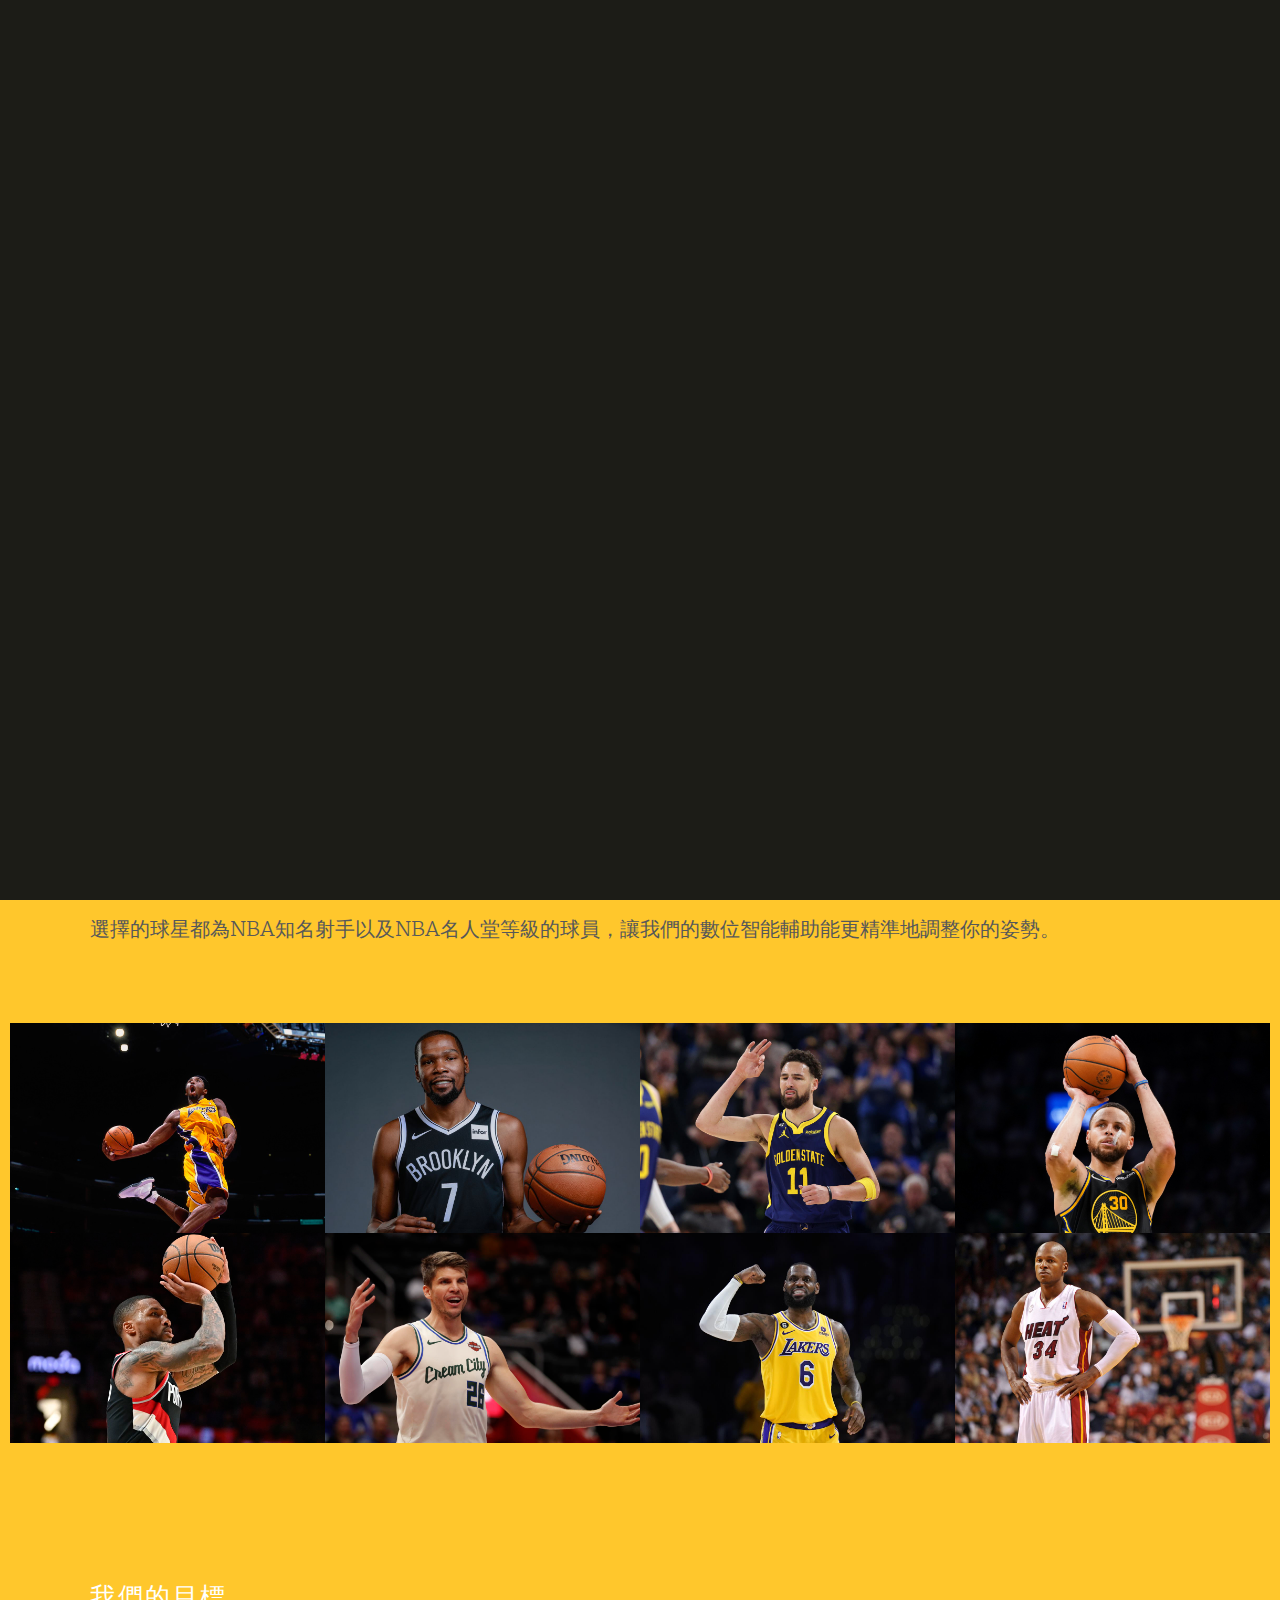
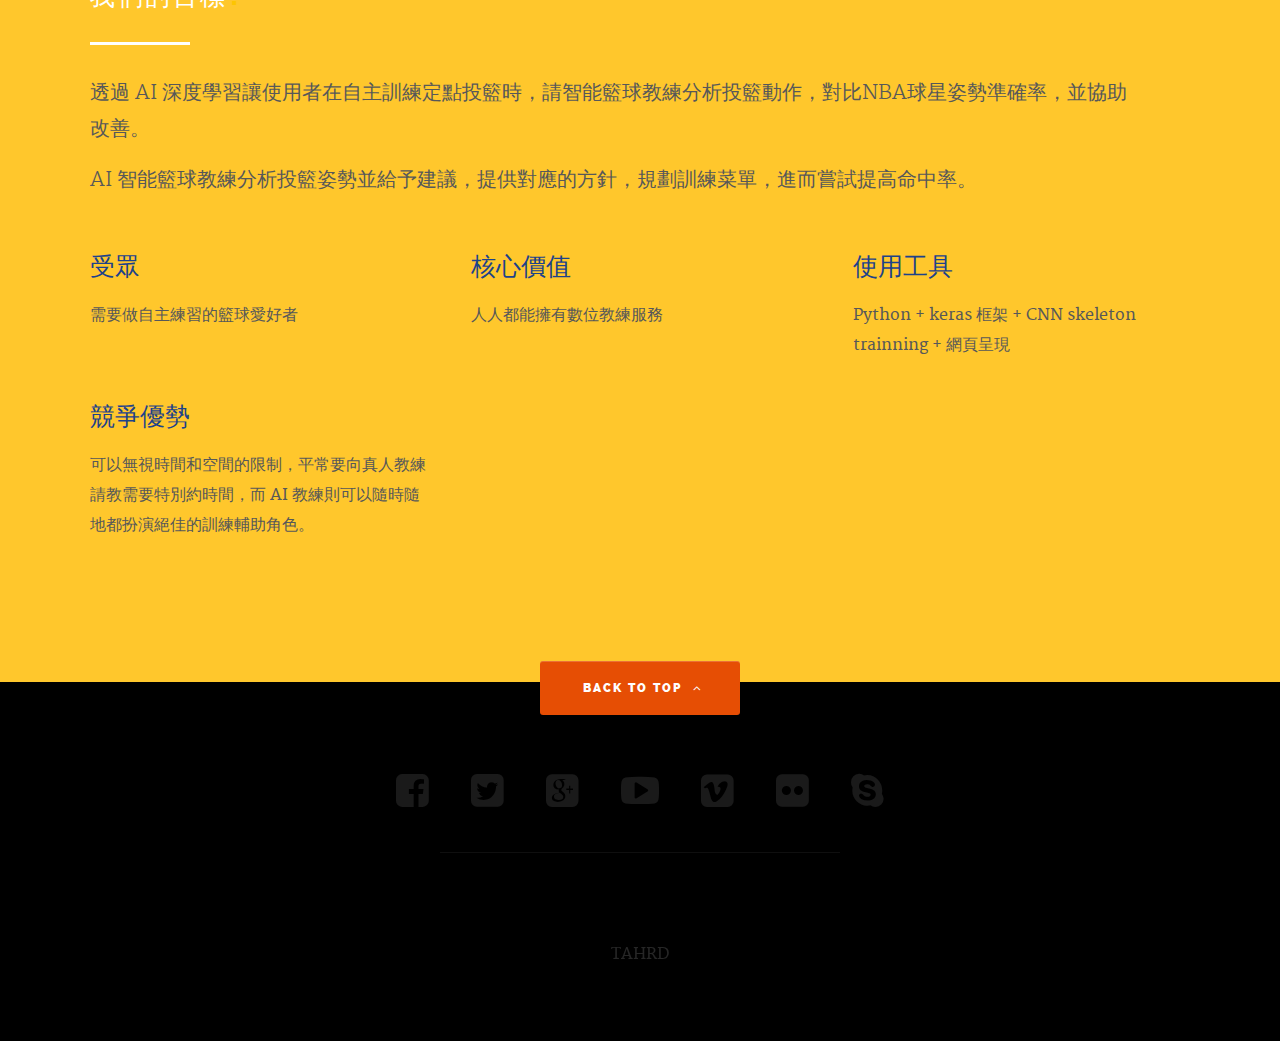
==== index.html @ 4a36842e "first_push" ====
<!DOCTYPE html>
<!--[if IE 8 ]><html class="no-js oldie ie8" lang="en"> <![endif]-->
<!--[if IE 9 ]><html class="no-js oldie ie9" lang="en"> <![endif]-->
<!--[if (gte IE 9)|!(IE)]><!--><html class="no-js" lang="en"> <!--<![endif]-->
<head>

   <!--- basic page needs
   ================================================== -->
   <meta charset="utf-8">
	<title>Basketball Analysis</title>
	<meta name="description" content="">  
	<meta name="author" content="">

   <!-- mobile specific metas
   ================================================== -->
	<meta name="viewport" content="width=device-width, initial-scale=1, maximum-scale=1">

 	<!-- CSS
   ================================================== -->
   <link rel="stylesheet" href="css/base.css">
   <link rel="stylesheet" href="css/vendor.min.css">
   <link rel="stylesheet" href="css/main.css">     

   <!-- script
   ================================================== -->
	<script src="js/modernizr.js"></script>

   <!-- favicons
	================================================== -->
	<link rel="shortcut icon" href="favicon.png" >

</head>

<body>

	<!-- header
   ================================================== -->
   <header id="main-header">

   	<div class="row">

	      <div class="logo">
	         <a href="index.html">Basketball_Analysis</a>
	      </div>

	      <nav id="nav-wrap">         
	         
	         <a class="mobile-btn" href="#nav-wrap" title="Show navigation">
	         	<span class="menu-icon">Menu</span>
	         </a>
         	<a class="mobile-btn" href="#" title="Hide navigation">
         		<span class="menu-icon">Menu</span>
         	</a>            

	         <ul id="nav" class="nav">
	            <li><a class="smoothscroll" href="#hero">首頁.</a></li>
		         <li class="current"><a class="smoothscroll" href="#portfolio">球員介紹.</a></li>
	            <li><a class="smoothscroll" href="#services">投籃分析.</a></li>
	            <li><a class="smoothscroll" href="#about">關於.</a></li>
	        <!--    <li><a class="smoothscroll" href="#contact">Contact.</a></li> -->
	         </ul> <!-- end #nav -->

	      </nav> <!-- end #nav-wrap -->
<!--
	      <ul class="header-social">
	        	<li><a href="#"><i class="fa fa-facebook"></i></a></li>
	        	<li><a href="#"><i class="fa fa-twitter"></i></a></li>
	        	<li><a href="#"><i class="fa fa-google-plus"></i></a></li>
	      </ul>      
-->
	   </div>

   </header> <!-- end header -->


   <!-- homepage hero
   ================================================== -->
   <section id="hero">	

		<video id="hero-video" autoplay loop muted>
			<source src="../images/basketball.mp4" type="video/mp4">
		</video>
   	  
		<div class="row hero-content">

			<div class="twelve columns hero-container">

			   <!-- hero-slider start-->
			   <div id="hero-slider" class="flexslider">

				   <ul class="slides">

					   <!-- slide -->
					   <li>
						   <div class="flex-caption">
								<h1 class="">Ai 投籃動作 偵測與分析</h1>								
								<h3 class="">只要有球跟足夠的空間，人們隨時隨地都可以進行自主訓練，透過專業的數位智能輔助，高效率培養正確、扎實的基本功。
								</h3>				   
							</div>						
					   </li>

					   <!-- slide -->
					   <li>						
							<div class="flex-caption">
								<h1 class="">Ai 投籃動作 偵測與分析</h1>
								<h3 class="">只要有球跟足夠的空間，人們隨時隨地都可以進行自主訓練，透過專業的數位智能輔助，高效率培養正確、扎實的基本功。</h3>			   
							</div>					
					   </li>

					   <!-- slide -->
					   <li>
						   <div class="flex-caption">
								<h1 class="">Ai 投籃動作 偵測與分析</h1>
								<h3 class="">只要有球跟足夠的空間，人們隨時隨地都可以進行自主訓練，透過專業的數位智能輔助，高效率培養正確、扎實的基本功。</h3>			   
							</div>
					   </li>					              

				   </ul>

			   </div> <!-- end hero-slider -->				   

	      </div> <!-- end twelve columns-->

		</div> <!-- end row -->	

		<div id="more">
		      <a class="smoothscroll" href="#services">More About Us<i class="fa fa-angle-down"></i></a>
		</div> 	

   </section> <!-- end homepage hero -->


   <!-- portfolio
   ================================================== -->
   <section id="portfolio">

      <div class="row section-head">

      	<div class="twelve columns">

      		<h1>我們收錄的球員<span>.</span></h1>

	         <hr />               

	         <p>我們選擇以NBA球星作為樣本。</p>
			 <p>選擇的球星都為NBA知名射手以及NBA名人堂等級的球員，讓我們的數位智能輔助能更精準地調整你的姿勢。</p>
	      </div>

      </div> <!-- end section-head -->

      <div class="row items">

         <!-- portfolio-wrapper -->
         <div id="portfolio-wrapper" class="bgrid-fourth s-bgrid-third tab-bgrid-half">

            <div class="bgrid folio-item">
               <div class="item-wrap">
                  <a href="#modal-01">
	                  <img src="images/portfolio/kobe24.jpg" alt="Kobe Bryant">
                     <div class="overlay"></div>                       
                     <div class="portfolio-item-meta">
     					      <h5>Kobe Bryant</h5>
                        <p>Shooting Guard</p>
     					   </div> 
                     <div class="link-icon"><i class="fa fa-plus"></i></div>
                  </a>
               </div>
        		</div> <!-- item end -->

            <div class="bgrid folio-item">
               <div class="item-wrap">
                  <a href="#modal-02">
                     <img src="images/portfolio/KD7.jpg" alt="Kevin Durant">
                     <div class="overlay">
                      <div class="portfolio-item-meta">
          					   <h5>Kevin Durant</h5>
                           <p>Small Forward</p>
          					</div>
                     </div>
                     <div class="link-icon"><i class="fa fa-plus"></i></div>
                  </a>
               </div>
         	</div> <!-- item end -->

            <div class="bgrid folio-item">
               <div class="item-wrap">
                  <a href="#modal-03">
                     <img src="images/portfolio/kthompson11.jpg" alt="Klay Thompson">                        
                     <div class="overlay">
                      <div class="portfolio-item-meta">
          					   <h5>Klay Thompson</h5>
                           <p>Shooting Guard</p>
          					</div>
                     </div>
                     <div class="link-icon"><i class="fa fa-plus"></i></div>
                  </a>
               </div>
         	</div> <!-- item end -->

            <div class="bgrid folio-item">
               <div class="item-wrap">
                  <a href="#modal-04">
                     <img src="images/portfolio/curry30.jpg" alt="Stephen Curry">
                     <div class="overlay">
                      <div class="portfolio-item-meta">
          					   <h5>Stephen Curry</h5>
                           <p>Point Guard</p>
          					</div>
                     </div>
                     <div class="link-icon"><i class="fa fa-plus"></i></div>
                  </a>
               </div>
         	</div> <!-- item end -->

            <div class="bgrid folio-item">
               <div class="item-wrap">
                  <a href="#modal-05">
                   <img src="images/portfolio/lillard0.jpg" alt="Damian Lillard">
                     <div class="overlay">
                      <div class="portfolio-item-meta">
          					   <h5>Damian Lillard</h5>
                           <p>Point Guard</p>
          					</div>
                     </div>
                     <div class="link-icon"><i class="fa fa-plus"></i></div>
                  </a>
               </div>
         	</div> <!-- item end -->

            <div class="bgrid folio-item">
               <div class="item-wrap">
                  <a href="#modal-06">
                     <img src="images/portfolio/korver.jpg" alt="Kyle Korver">
                     <div class="overlay">
                      <div class="portfolio-item-meta">
          					   <h5>Kyle Korver</h5>
                           <p>Shooting Guard</p>
          					</div>
                     </div>
                     <div class="link-icon"><i class="fa fa-plus"></i></div>
                  </a>
               </div>
         	</div> <!-- item end -->

            <div class="bgrid folio-item">
               <div class="item-wrap">
                  <a href="#modal-07">                        
                     <img src="images/portfolio/lebron23.jpg" alt="LeBron James">                       
                     <div class="overlay">
                      <div class="portfolio-item-meta">
          					   <h5>LeBron James</h5>
                           <p>Small Forward</p>
          					</div>
                     </div>
                     <div class="link-icon"><i class="fa fa-plus"></i></div>
                  </a>
               </div>
         	</div> <!-- item end -->

            <div class="bgrid folio-item">
               <div class="item-wrap">
                  <a href="#modal-08">
                     <img src="images/portfolio/ray allen.jpg" alt="ray allen">
                     <div class="overlay">
                      	<div class="portfolio-item-meta">
        					      <h5>Ray Allen</h5>
                           <p>Shooting Guard</p>
        					   </div>
                     </div>
                     <div class="link-icon"><i class="fa fa-plus"></i></div>                     
                  </a>
               </div>
       		</div>  <!-- item end -->

         </div> <!-- end portfolio-wrapper -->
         

         <!-- modal popup
	   	========================================================= -->
         <div id="modal-01" class="popup-modal mfp-hide">

		      <div class="media">
	      		<!--<img src="images/portfolio/modals/kobe24.jpg" alt=" " />-->
	      	</div>

		      <div class="description-box">
			      <h4>Kobe Bryant</h4>
			      <p>Kobe Bryant是前美國職業籃球運動員，主打得分後衛位置。柯比1996年直接從高中進入NBA，並效力洛杉磯湖人20年，被公認是史上最偉大球員之一。</p>
               <span class="categories">Shooting Guard</span>
		      </div>

            <div class="link-box group">
            	<a href="http://www.behance.net">Details</a>
            	<a href="#" class="popup-modal-dismiss">Close</a>         
            </div>

	      </div><!-- modal-01 end -->

         <div id="modal-02" class="popup-modal mfp-hide">

		      <div class="media">
	      		<!--<img src="images/portfolio/modals/KD7.jpg" alt="Kevin Durant" /> -->
	      	</div>

		      <div class="description-box">
			      <h4>Kevin Durant</h4>
			      <p>杜蘭特在2007年NBA選秀首輪以第二順位被西雅圖超音速選中，榮薦年度最佳新秀。2009-10年賽季，21歲的杜蘭特成為NBA史上最年輕的得分王。2013-14年賽季成為NBA MVP。2016-17年賽季，杜蘭特成為自由球員後加盟金州勇士，獲得當季NBA總冠軍，並當選NBA總決賽最有價值球員。2017-18年賽季，勇士連霸NBA總冠軍，連莊NBA總決賽最有價值球員。2021-22年賽季入選NBA75大球星。
					他代表美國國家隊出戰2010年世錦賽，2012年奧運會，2016年奧運會和2020年奧運會，成功奪得四面金牌，並成為2010年世錦賽和2020年奧運會的最有價值球員。演藝事業方面，杜蘭特於2012年參演電影《雷帝錯上身》。</p>
               <span class="categories">Small Forward</span>
		      </div>

            <div class="link-box">            	
               <a href="http://www.behance.net">Details</a>
		         <a href="#" class="popup-modal-dismiss">Close</a>
            </div>

	      </div><!-- modal-02 end -->

         <div id="modal-03" class="popup-modal mfp-hide">

		      <div class="media">
	      		<img src="images/portfolio/modals/kthompson11.jpg" alt="" />
	      	</div>

		      <div class="description-box">
			      <h4>Klay Thompson</h4>
			      <p>Klay Thompson司職得分後衞，效力於NBA金州勇士隊。
					克萊·湯普森於2011年通過選秀進入NBA，新秀賽季入選最佳新秀陣容第一陣容；2014-15、2016-17、2017-18賽季以及2021-22賽季四次隨勇士隊奪得NBA總冠軍；兩次入選NBA最佳陣容第三陣容；2018-19賽季入選NBA最佳防守陣容第二陣容；五次入選NBA全明星陣容</p>
               <span class="categories">Shooting Guard</span>
		      </div>

            <div class="link-box">
               <a href="http://www.behance.net">Details</a>
		         <a href="#" class="popup-modal-dismiss">Close</a>
            </div>

	      </div><!-- modal-03 end -->

			<div id="modal-04" class="popup-modal mfp-hide">

		      <div class="media">
	      		<img src="images/portfolio/modals/curry30.jpg" alt="" />
	      	</div>

		      <div class="description-box">
			      <h4>Stephen Curry</h4>
			      <p>場上位置為控球後衛，現效力於NBA金州勇士。 柯瑞於2009年NBA選秀會中以首輪第7順位加入金州勇士，在2015、2016年兩度獲選年度MVP，也是NBA史上首位全票通過的年度MVP。其職業生涯6度率領金州勇士進入總決賽，率隊奪下4次總冠軍。</p>
               <span class="categories">Point Guard</span>
		      </div>

            <div class="link-box">
               <a href="http://www.behance.net">Details</a>
		         <a href="#" class="popup-modal-dismiss">Close</a>
            </div>

	      </div><!-- modal-04 end -->

	      <div id="modal-05" class="popup-modal slider mfp-hide">	

	      	<div class="media">
	      		<img src="images/portfolio/modals/lillard0.jpg" alt="" />
	      	</div>      	

		      <div class="description-box">
			      <h4>Damian Lillard</h4>		      

			      <p>是美國職業籃球運動員，場上主打控球後衛位置，現效力於NBA波特蘭拓荒者。 里拉德在2012年NBA選秀中第1輪第6順位被波特蘭拓荒者隊選中</p>

			      <div class="categories">Point Guard</div>
               
		      </div>

            <div class="link-box">
               <a href="http://www.behance.net">Details</a>
		         <a href="#" class="popup-modal-dismiss">Close</a>
            </div>		      

	      </div><!-- modal-05 end -->

	      <div id="modal-06" class="popup-modal mfp-hide">

		      <div class="media">
	      		<img src="images/portfolio/modals/korver.jpg" alt="" />
	      	</div>	

		      <div class="description-box">
			      <h4>Kyle Korver</h4>			      

			      <p>柯佛身高2.01米，體重96公斤，場上位置是得分後衛或小前鋒，是著名的三分球射手。 長相與美國演員艾希頓·庫奇、戴夫·法蘭克柯、湯姆·克魯斯等人十分神似</p>

			      <div class="categories">Shooting Guard</div>
               
		      </div>

            <div class="link-box">
               <a href="http://www.behance.net">Details</a>
		         <a href="#" class="popup-modal-dismiss">Close</a>
            </div>

	      </div><!-- modal-06 end -->

	      <div id="modal-07" class="popup-modal mfp-hide">

		      <div class="media">
	      		<img src="images/portfolio/modals/lebron23.jpg" alt="" />
	      	</div>	

		      <div class="description-box">
			      <h4>LeBron James</h4>			      

			      <p>擁有四座NBA總冠軍、四次NBA最有價值球員、四次總決賽最有價值球員以及兩枚奧運金牌。 同時詹姆士是NBA歷史得分王與第四高總助攻數的球員。 詹姆士職業生涯已經入選NBA年度第一隊十三次、NBA年度防守第一隊五次以及全明星賽十九次，並獲選為全明星賽最有價值球員三次。</p>

			      <div class="categories">Small Forward</div>
               
		      </div>

            <div class="link-box">
               <a href="http://www.behance.net">Details</a>
		         <a href="#" class="popup-modal-dismiss">Close</a>
            </div>

	      </div><!-- modal-07 end -->

	      <div id="modal-08" class="popup-modal mfp-hide">

		      <div class="media">
	      		<img src="images/portfolio/modals/ray allen.jpg" alt="" />
	      	</div>	

		      <div class="description-box">
			      <h4>Ray Allen</h4>			      

			      <p>Ray Allen是NBA在1996年選秀黃金梯成員，當年被灰狼以第5順位挑中，隨後被交易至公鹿，生涯效力過公鹿、超音速、塞爾提克以及熱火，場均18.9分、4.1籃板、3.4助攻、1.1抄截，兩分球命中率48.5%、三分球命中率40%</p>

			      <div class="categories">Shooting Guard</div>
               
		      </div>

            <div class="link-box">
               <a href="http://www.behance.net">Details</a>
		         <a href="#" class="popup-modal-dismiss">Close</a>
            </div>

	      </div><!-- modal-08 end -->

      </div>  <!-- end row -->

   </section> <!-- end portfolio -->


   <!-- Services Section
   ================================================== -->
   <section id="services">

   	<div class="row section-head">

      	<div class="twelve columns">

      		<h1>我們的目標<span>.</span></h1>

	         <hr />      	         

	         <p>透過 AI 深度學習讓使用者在自主訓練定點投籃時，請智能籃球教練分析投籃動作，對比NBA球星姿勢準確率，並協助改善。</p>
			 <p>AI 智能籃球教練分析投籃姿勢並給予建議，提供對應的方針，規劃訓練菜單，進而嘗試提高命中率。</p>

	      </div>

      </div> <!-- end section-head -->

      <div class="row mobile-no-padding">      	

	      <div class="service-list bgrid-third s-bgrid-half tab-bgrid-whole group">

	      	<div class="bgrid">	               

	            <h3>受眾</h3>

	            <div class="service-content">	                  
		            <p>需要做自主練習的籃球愛好者</p> 
	         	</div>  

				</div> <!-- end bgrid -->

				<div class="bgrid">	              

	            <h3>核心價值</h3>                  

	            <div class="service-content">	                  
		            <p>人人都能擁有數位教練服務</p> 
	            </div>	              

			   </div> <!-- end bgrid -->

			   <div class="bgrid">	              

	            <h3>使用工具</h3>

	            <div class="service-content">		                  
		            <p>Python + keras 框架 + CNN skeleton trainning + 網頁呈現</p> 
	            </div> 	               

			   </div> <!-- end bgrid -->

				<div class="bgrid">	              
	                  
	            <h3>競爭優勢</h3> 

	            <div class="service-content">	                  
		            <p>可以無視時間和空間的限制，平常要向真人教練請教需要特別約時間，而 AI 教練則可以隨時隨地都扮演絕佳的訓練輔助角色。
					</p> 
	            </div>                

				</div> <!-- end bgrid -->

	      </div> <!-- end service-list -->	      

      </div> <!-- end row -->      

   </section> <!-- end services -->


   <!-- About Section
   ================================================== -->
<!--  修改線
   <section id="about">

   	<div class="row section-head">

      	<div class="twelve columns">

      		<h1>Who Are We<span>.</span></h1>

	         <hr />     	    

	         <p>Sed ut perspiciatis unde omnis iste natus error sit voluptatem accusantium doloremque laudantium, totam rem aperiam,
	         eaque ipsa quae ab illo inventore veritatis et quasi architecto beatae vitae dicta sunt explicabo. Nemo enim ipsam
	         voluptatem quia voluptas sit aspernatur aut odit aut fugit.
	         </p>

	      </div> <!-- end section-head -->
<!--  修改線
      </div>

      <div class="row mobile-no-padding">       	

      	<div class="process bgrid-half tab-bgrid-whole group">

      		<div class="bgrid">

			      <h3>Our Process.</h3>	

			      <p>Sed ut perspiciatis unde omnis iste natus error sit voluptatem accusantium doloremque laudantium, totam rem aperiam, eaque ipsa quae ab illo inventore veritatis et quasi architecto beatae vitae dicta sunt explicabo. Nemo enim ipsam voluptatem quia voluptas sit aspernatur aut odit aut fugit.
			      </p>

		   	</div>

      		<div class="bgrid">

			     	<h3>Our Approach.</h3>

			     	<p>Sed ut perspiciatis unde omnis iste natus error sit voluptatem accusantium doloremque laudantium, totam rem aperiam, eaque ipsa quae ab illo inventore veritatis et quasi architecto beatae vitae dicta sunt explicabo. Nemo enim ipsam voluptatem quia voluptas sit aspernatur aut odit aut fugit.
			   	</p>	

		      </div> 

		      <div class="bgrid">

			     	<h3>Our Goal.</h3>	

			     	<p>Sed ut perspiciatis unde omnis iste natus error sit voluptatem accusantium doloremque laudantium, totam rem aperiam, eaque ipsa quae ab illo inventore veritatis et quasi architecto beatae vitae dicta sunt explicabo. Nemo enim ipsam voluptatem quia voluptas sit aspernatur aut odit aut fugit.
			      </p>

		      </div>

		      <div class="bgrid">

			      <h3>Our Mission.</h3>

			      <p>Sed ut perspiciatis unde omnis iste natus error sit voluptatem accusantium doloremque laudantium, totam rem aperiam, eaque ipsa quae ab illo inventore veritatis et quasi architecto beatae vitae dicta sunt explicabo. Nemo enim ipsam voluptatem quia voluptas sit aspernatur aut odit aut fugit.
			      </p>	

		      </div>

      	</div> <!-- end process -->      	

     	</div> <!-- end row -->

<!--  修改線
      <div class="row team section-head">

   		<div class="twelve columns">

	         <h1>Meet Our Team<span>.</span></h1>

	         <hr />	         

	      </div>

      </div> <!-- end section-head -->
<!--  修改線
      <div class="row">

         <div id="team-wrapper" class="bgrid-fourth s-bgrid-third tab-bgrid-half mob-bgrid-whole group">

            <div class="bgrid member">

					<div class="member-pic">
						<img src="images/team/member01-k.jpg" alt=""/>
                 	<div class="mask"></div>       	
               </div>
               <div class="member-name">
                  <h3>Naruto Uzumaki</h3>
                  <span>Creative Director</span>
               </div>

               <p>Proin gravida nibh vel velit auctor aliquet. Aenean sollicitudin, lorem quis bibendum auctor,
               nisi elit consequat ipsum, nec sagittis sem nibh id elit. </p>

               <ul class="member-social">
                  <li><a href="#"><i class="fa fa-facebook"></i></a></li>
                  <li><a href="#"><i class="fa fa-twitter"></i></a></li>
                  <li><a href="#"><i class="fa fa-google-plus"></i></a></li>
                  <li><a href="#"><i class="fa fa-linkedin"></i></a></li>
                  <li><a href="#"><i class="fa fa-skype"></i></a></li>
               </ul>

            </div> <!-- end member -->
<!--  修改線
            <div class="bgrid member">
								
					<div class="member-pic">
                  <img src="images/team/member03-k.jpg" alt=""/>
               	<div class="mask"></div>  
               </div>
               <div class="member-name">
                  <h3>Sasuke Uchiha</h3>
                  <span>Lead Designer</span>
               </div>

               <p>Proin gravida nibh vel velit auctor aliquet. Aenean sollicitudin, lorem quis bibendum auctor,
               nisi elit consequat ipsum, nec sagittis sem nibh id elit. </p>

               <ul class="member-social">
                  <li><a href="#"><i class="fa fa-facebook"></i></a></li>
                  <li><a href="#"><i class="fa fa-twitter"></i></a></li>
                  <li><a href="#"><i class="fa fa-google-plus"></i></a></li>
                  <li><a href="#"><i class="fa fa-linkedin"></i></a></li>
                  <li><a href="#"><i class="fa fa-skype"></i></a></li>
               </ul>

            </div> <!-- end member -->
<!--  修改線
            <div class="bgrid member">
								
					<div class="member-pic">
						<img src="images/team/member04-k.jpg" alt=""/>
                 	<div class="mask"></div>                          	
               </div>
               <div class="member-name">
                  <h3>Shikamaru Nara</h3>
                  <span>Designer</span>
               </div>

               <p>Proin gravida nibh vel velit auctor aliquet. Aenean sollicitudin, lorem quis bibendum auctor,
               nisi elit consequat ipsum, nec sagittis sem nibh id elit. </p>

               <ul class="member-social">
                  <li><a href="#"><i class="fa fa-facebook"></i></a></li>
                  <li><a href="#"><i class="fa fa-twitter"></i></a></li>
                  <li><a href="#"><i class="fa fa-google-plus"></i></a></li>
                  <li><a href="#"><i class="fa fa-linkedin"></i></a></li>
                  <li><a href="#"><i class="fa fa-skype"></i></a></li>
               </ul>

     			</div> <!-- end member -->
<!--  修改線
            <div class="bgrid member">
								
					<div class="member-pic">
                 	<img src="images/team/member05-k.jpg" alt=""/>
                 	<div class="mask"></div>  
               </div>
               <div class="member-name">
                  <h3>Sakura Haruno</h3>
                  <span>Designer</span>
               </div>

               <p>Proin gravida nibh vel velit auctor aliquet. Aenean sollicitudin, lorem quis bibendum auctor,
               nisi elit consequat ipsum, nec sagittis sem nibh id elit. </p>

               <ul class="member-social">
                  <li><a href="#"><i class="fa fa-facebook"></i></a></li>
                  <li><a href="#"><i class="fa fa-twitter"></i></a></li>
                  <li><a href="#"><i class="fa fa-google-plus"></i></a></li>
                  <li><a href="#"><i class="fa fa-linkedin"></i></a></li>
                  <li><a href="#"><i class="fa fa-skype"></i></a></li>
               </ul>

            </div> <!-- end member -->
<!--  修改線
         </div> <!-- end team-wrapper -->

      </div> <!-- end row -->
<!--  修改線
      <div id="call-to-action">	       

		   <div class="row section-ads">

		      <div class="twelve columns">		         		

			      <h2><a href="http://www.dreamhost.com/r.cgi?287326|STYLESHOUT">Styleshout Recommends Dreamhost<span>.</span></a></h2>

			      <p>
			      Looking for an awesome and reliable webhosting? Try <a href="http://www.dreamhost.com/r.cgi?287326|STYLESHOUT"><span>DreamHost</span></a>.
					Get <span>$50 off</span> when you sign up with the promocode <span>styleshout</span>. 
					<!-- Simply type	the promocode in the box labeled “Promo Code” when placing your order. -->			
<!--  修改線		
					</p>

					<div class="action">
			         <a href="http://www.dreamhost.com/r.cgi?287326|STYLESHOUT" >Sign Up Now</a>
	         	</div>

			   </div>

		   </div> <!-- end section-ads -->		         	         

	   </div> <!-- end call-to-action -->	           
<!--  修改線
   </section> <!-- end about -->  


   <!-- Testimonials Section
   ================================================== -->
<!--  修改線
   <section id="testimonials">

      <div class="row content flex-container">
    
         <div id="testimonial-slider" class="flexslider">

            <ul class="slides">
               <li>
                  <p>Your work is going to fill a large part of your life, and the only way to be truly satisfied is
                  to do what you believe is great work. And the only way to do great work is to love what you do.
                  If you haven't found it yet, keep looking. Don't settle. As with all matters of the heart, you'll know when you find it.
                  </p>

                  <div class="testimonial-author">
                    	<img src="images/avatars/avatar-1.jpg" alt="Author image">
                    	<div class="author-info">
                    		Steve Jobs
                    		<span class="position">CEO, Apple.</span>
                    	</div>
                  </div>
             	</li> <!-- end slide -->
<!--  修改線
               <li>                       
                  <p>This is Photoshop's version  of Lorem Ipsum. Proin gravida nibh vel velit auctor aliquet.
                  Aenean sollicitudin, lorem quis bibendum auctor, nisi elit consequat ipsum, nec sagittis sem
                  nibh id elit. Duis sed odio sit amet nibh vulputate cursus a sit amet mauris.
                  </p>
                  <div class="testimonial-author">
                    	<img src="images/avatars/avatar-2.jpg" alt="Author image">
                    	<div class="author-info">
                    		John Doe
                    		<span>CEO, ABC Corp.</span>
                    	</div>
                  </div>                        
               </li> <!-- end slide -->

            </ul> <!-- end slides -->

         </div> <!-- end flexslider -->         
        
      </div> <!-- end row -->

   </section> <!-- end testimonials section -->  


   <!-- contact
   ================================================== -->
<!--  修改線
   <section id="contact">

   	<div class="row section-head">

   		<div class="twelve columns">

	         <h1>Get In Touch With Us<span>.</span></h1>

	         <hr />	        

	      </div>

      </div> <!-- end section-head -->
<!--  修改線
      <div class="row">
      	
      	<div id="contact-form" class="six columns tab-whole left">

            <!-- form -->
<!--  修改線
            <form name="contactForm" id="contactForm" method="post" action=""  >
      			<fieldset>

                  <div class="group">
 						   <input name="contactName" type="text" id="contactName" placeholder="Name" value="" minLength="2" required />
                  </div>
                  <div>
	      			   <input name="contactEmail" type="email" id="contactEmail" placeholder="Email" value="" required />
	               </div>
                  <div>
	     				   <input name="contactSubject" type="text" id="contactSubject" placeholder="Subject"  value="" />
	               </div>                       
                  <div>
	                 	<textarea name="contactMessage"  id="contactMessage" placeholder="message" rows="10" cols="50" required ></textarea>
	               </div>                      
                  <div>
                     <button class="submitform">Submit</button>
                     <div id="submit-loader">
                        <div class="text-loader">Sending...</div>                             
       				      <div class="s-loader">
								  	<div class="bounce1"></div>
								  	<div class="bounce2"></div>
								  	<div class="bounce3"></div>
								</div>
							</div>
                  </div>

      			</fieldset>
      		</form> <!-- Form End -->

            <!-- contact-warning -->
<!--  修改線
            <div id="message-warning"></div>
            <!-- contact-success -->
<!--  修改線
      		<div id="message-success">
               <i class="icon-ok"></i>Your message was sent, thank you!<br />
      		</div>

         </div>

         <div class="six columns tab-whole right">

            <p class="lead">Sed ut perspiciatis unde omnis iste natus error sit voluptatem accusantium doloremque laudantium, totam rem aperiam, eaque ipsa quae ab illo inventore veritatis et quasi architecto beatae vitae dicta sunt explicabo. 

	         <h3 class="address">Come Visit</h3>

	         <p>
            1600 Amphitheatre Parkway<br>
            Mountain View, CA<br>
            94043 US
            </p>

            <h3>Contact Numbers:</h3>
			   <p>Phone: (000) 555 1212<br>
			   	Mobile: (000) 555 0100<br>
			     	Fax: (000) 555 0101
			   </p>
               	
         </div>     	

      </div> <!-- end row -->     

   </section>  <!-- end contact -->


   <!-- Footer
   ================================================== -->
   <footer>

      <div class="row">  

      	<div class="twelve columns content group">
      		
				<ul class="social-links">
               <li><a href="#"><i class="fa fa-facebook-square"></i></a></li>
               <li><a href="#"><i class="fa fa-twitter-square"></i></a></li>
               <li><a href="#"><i class="fa fa-google-plus-square"></i></a></li>               
               <li><a href="#"><i class="fa fa-youtube-play"></i></a></li>
               <li><a href="#"><i class="fa fa-vimeo-square"></i></a></li>
               <li><a href="#"><i class="fa fa-flickr"></i></a></li>               
               <li><a href="#"><i class="fa fa-skype"></i></a></li>
            </ul>

            <hr />

            <div class="info">

            	<div class="footer-logo"></div>

	            <p>TAHRD
	            </p>	        

	         </div>

      	</div>           
<!--  修改線
         <ul class="copyright">
         	<li>&copy; Copyright 2015 KREO.</li> 
         	<li>Design by <a href="http://www.styleshout.com/">Styleshout.</a>.</li>
         </ul>
-->
         <div id="go-top">
            <a class="smoothscroll" title="Back to Top" href="#hero">Back to Top<i class="fa fa-angle-up"></i></a>
         </div>

      </div> <!-- end row -->

   </footer> <!-- end footer -->

   <div id="preloader">
	<div id="loader">
		<span>Basketball Analysis</span>
	</div>
</div> 

   <!-- Java Script
   ================================================== --> 
   <script src="js/jquery-1.11.3.min.js"></script>
   <script src="js/jquery-migrate-1.2.1.min.js"></script>
   <script src="js/jquery.flexslider-min.js"></script>
   <script src="js/jquery.waypoints.min.js"></script>
   <script src="js/jquery.validate.min.js"></script>
   <script src="js/jquery.fittext.js"></script>
   <script src="js/jquery.placeholder.min.js"></script>
   <script src="js/jquery.magnific-popup.min.js"></script>  
   <script src="js/main.js"></script>

</body>

</html>
---- css/base.css ----
/* =================================================================== */
/*
/*  KREO v1.0 Base Stylesheet
/*  url: styleshout.com
/*  10-12-2015
/*
/* =================================================================== */

/* 
/* Reset - normalize.css v3.0.1 | MIT License | git.io/normalize 
/* =================================================================== */

html {
	font-family: sans-serif;
	-ms-text-size-adjust: 100%;
	-webkit-text-size-adjust: 100%;
}

body {
	margin: 0;
}

article,
aside,
details,
figcaption,
figure,
footer,
header,
hgroup,
main,
nav,
section,
summary {
	display: block;
}

audio,
canvas,
progress,
video {
	display: inline-block;
	vertical-align: baseline;
}

audio:not([controls]) {
	display: none;
	height: 0;
}

[hidden],
template {
	display: none;
}

a {
	background: transparent;
}

a:active,
a:hover {
	outline: 0;
}

abbr[title] {
	border-bottom: 1px dotted;
}

b,
strong {
	font-weight: bold;
}

dfn {
	font-style: italic;
}

h1 {
	font-size: 2em;
	margin: 0.67em 0;
}

mark {
	background: #ff0;
	color: #000;
}

small {
	font-size: 80%;
}

sub,
sup {
	font-size: 75%;
	line-height: 0;
	position: relative;
	vertical-align: baseline;
}

sup {
	top: -0.5em;
}

sub {
	bottom: -0.25em;
}

img {
	border: 0;
}

svg:not(:root) {
	overflow: hidden;
}

figure {
	margin: 1em 40px;
}

hr {
	-moz-box-sizing: content-box;
	box-sizing: content-box;
	height: 0;
}

pre {
	overflow: auto;
}

code,
kbd,
pre,
samp {
	font-family: monospace, monospace;
	font-size: 1em;
}

button,
input,
optgroup,
select,
textarea {
	color: inherit;
	font: inherit;
	margin: 0;
}

button {
	overflow: visible;
}

button,
select {
	text-transform: none;
}

button,
html input[type="button"],
input[type="reset"],
input[type="submit"] {
	-webkit-appearance: button;
	cursor: pointer;
}

button[disabled],
html input[disabled] {
	cursor: default;
}

button::-moz-focus-inner,
input::-moz-focus-inner {
	border: 0;
	padding: 0;
}

input {
	line-height: normal;
}

input[type="checkbox"],
input[type="radio"] {
	box-sizing: border-box;
	padding: 0;
}

input[type="number"]::-webkit-inner-spin-button,
input[type="number"]::-webkit-outer-spin-button {
	height: auto;
}

input[type="search"] {
	-webkit-appearance: textfield;
	-moz-box-sizing: content-box;
	-webkit-box-sizing: content-box;
	box-sizing: content-box;
}

input[type="search"]::-webkit-search-cancel-button,
input[type="search"]::-webkit-search-decoration {
	-webkit-appearance: none;
}

fieldset {
	border: 1px solid #c0c0c0;
	margin: 0 2px;
	padding: 0.35em 0.625em 0.75em;
}

legend {
	border: 0;
	padding: 0;
}

textarea {
	overflow: auto;
}

optgroup {
	font-weight: bold;
}

table {
	border-collapse: collapse;
	border-spacing: 0;
}

td,
th {
	padding: 0;
}

/*
/* Basic Setup Styles - Top Elements 
/* =================================================================== */

/* NOTE
html is set to 62.5% so that if you use REMS, all the measurements 
are based on 10px sizing. So basically 1.5rem = 15px  */
html {
	-webkit-font-smoothing: antialiased;
	-moz-osx-font-smoothing: grayscale;
	font-size: 62.5%;
	-webkit-box-sizing: border-box;
	-moz-box-sizing: border-box;
	box-sizing: border-box;
}

html,
body {
	height: 100%;
}

*,
*:before,
*:after {
	box-sizing: inherit;
}

body {
	font-weight: normal;
	line-height: 1;
	text-rendering: optimizeLegibility;
}


/*
/* Typography 
====================================================================== */

div,
dl,
dt,
dd,
ul,
ol,
li,
h1,
h2,
h3,
h4,
h5,
h6,
pre,
form,
p,
blockquote,
th,
td {
	margin: 0;
	padding: 0;
}

h1,
h2,
h3,
h4,
h5,
h6 {
	text-rendering: optimizeLegibility;
	line-height: 1.2;
}

hr {
	border: solid #ddd;
	border-width: 1px 0 0;
	clear: both;
	margin: 11px 0 24px;
	height: 0;
}

em,
i {
	font-style: italic;
	line-height: inherit;
}

strong,
b {
	font-weight: bold;
	line-height: inherit;
}

small {
	font-size: 60%;
	line-height: inherit;
}

ul {
	list-style: none;
}

ol {
	list-style: decimal;
}

ol,
ul.square,
ul.circle,
ul.disc {
	margin-left: 17px;
}

ul.square {
	list-style: square;
}

ul.circle {
	list-style: circle;
}

ul.disc {
	list-style: disc;
}

ul li {
	padding-left: 4px;
}

ul ul,
ul ol,
ol ol,
ol ul {
	margin: 3px 0 3px 17px;
}

/* links
---------------------------------------------------------------------- */
a {
	text-decoration: none;
	line-height: inherit;
}

a img {
	border: none;
}

a:focus {
	outline: none;
}

p a,
p a:visited {
	line-height: inherit;
}

/* 
/* Media 
/* =================================================================== */

img,
video,
embed,
object {
	max-width: 100%;
	height: auto;
}

object,
embed {
	height: 100%;
}

img {
	-ms-interpolation-mode: bicubic;
}

/* 
/* Grid
===================================================================== */

.row {
	width: 94%;
	max-width: 1140px;
	margin: 0 auto;
}

.row .row {
	width: auto;
	max-width: none;
	margin-left: -20px;
	margin-right: -20px;
}

.row:before,
.row:after {
	content: "";
	display: table;
}

.row:after {
	clear: both;
}

.column,
.columns,
.bgrid {
	position: relative;
	min-height: 1px;
	float: left;
}

.column,
.columns {
	padding: 0 20px;
}

.column.centered,
.columns.centered {
	float: none;
	margin: 0 auto;
}

.row.collapsed > .column,
.row.collapsed > .columns,
.column.collapsed,
.columns.collapsed {
	padding: 0;
}

[class*="column"] + [class*="column"]:last-child {
	float: right;
}

[class*="column"] + [class*="column"].end {
	float: right;
}

.one,
.row .one {
	width: 8.33333%;
}

.two,
.row .two {
	width: 16.66667%;
}

.three,
.row .three {
	width: 25%;
}

.four,
.row .four {
	width: 33.33333%;
}

.five,
.row .five {
	width: 41.66667%;
}

.six,
.row .six {
	width: 50%;
}

.seven,
.row .seven {
	width: 58.33333%;
}

.eight,
.row .eight {
	width: 66.66667%;
}

.nine,
.row .nine {
	width: 75%;
}

.ten .row .ten {
	width: 83.33333%;
}

.eleven,
.row .eleven {
	width: 91.66667%;
}

.twelve,
.row .twelve {
	width: 100%;
}

/* small screens
--------------------------------------------------------------- */
@media screen and (max-width:1024px) {
	.row .row {
		margin-left: -18px;
		margin-right: -18px;
	}

	.column,
	.columns {
		padding: 0 18px;
	}

}

/* tablets
--------------------------------------------------------------- */
@media screen and (max-width:768px) {
	.row {
		width: auto;
		padding-left: 30px;
		padding-right: 30px;
	}

	.row .row {
		padding-left: 0;
		padding-right: 0;
		margin-left: -15px;
		margin-right: -15px;
	}

	.column,
	.columns {
		padding: 0 15px;
	}

	.tab-fourth,
	.row .tab-fourth {
		width: 25%;
	}

	.tab-third,
	.row .tab-third {
		width: 33.33333%;
	}

	.tab-half,
	.row .tab-half {
		width: 50%;
	}

	.tab-2thirds,
	.row .tab-2thirds {
		width: 66.66667%;
	}

	.tab-3fourths,
	.row .tab-3fourths {
		width: 75%;
	}

	.tab-whole,
	.row .tab-whole {
		width: 100%;
	}

}

/* large mobile devices
--------------------------------------------------------------- */
@media screen and (max-width:600px) {
	.row {
		padding-left: 25px;
		padding-right: 25px;
	}

	.row .row {
		margin-left: -10px;
		margin-right: -10px;
	}

	.column,
	.columns {
		padding: 0 10px;
	}

	.mob-fourth,
	.row .mob-fourth {
		width: 25%;
	}

	.mob-half,
	.row .mob-half {
		width: 50%;
	}

	.mob-3fourths,
	.row .mob-3fourths {
		width: 75%;
	}

	.mob-whole,
	.row .mob-whole {
		width: 100%;
	}

}

/* small mobile devices
--------------------------------------------------------------- */
@media screen and (max-width:400px) {
	.row {
		padding-left: 30px;
		padding-right: 30px;
	}

	.row .row {
		padding-left: 0;
		padding-right: 0;
		margin-left: 0;
		margin-right: 0;
	}

	.column,
	.columns {
		width: auto !important;
		float: none !important;
		margin-left: 0;
		margin-right: 0;
		clear: both;
		padding: 0;
	}

	[class*="column"] + [class*="column"]:last-child {
		float: none;
	}

}

/* 
/* block grids
===================================================================== */
.bgrid-sixth .bgrid {
	width: 16.66667%;
}

.bgrid-fourth .bgrid {
	width: 25%;
}

.bgrid-third .bgrid {
	width: 33.33333%;
}

.bgrid-half .bgrid {
	width: 50%;
}

.bgrid {
	padding: 0;
}

/* Clearing for block grid columns. Allows columns with 
different heights to align properly.
--------------------------------------------------------------------- */
.bgrid-sixth .bgrid:nth-child(6n+1),
.bgrid-fourth .bgrid:nth-child(4n+1),
.bgrid-third .bgrid:nth-child(3n+1),
.bgrid-half .bgrid:nth-child(2n+1) {
	clear: both;
}

/* small screens
--------------------------------------------------------------- */
@media screen and (max-width:1024px) {

	/* block grids for small screens */
	.s-bgrid-sixth .bgrid {
		width: 16.66667%;
	}

	.s-bgrid-fourth .bgrid {
		width: 25%;
	}

	.s-bgrid-third .bgrid {
		width: 33.33333%;
	}

	.s-bgrid-half .bgrid {
		width: 50%;
	}

	.s-bgrid-whole .bgrid {
		width: 100%;
		clear: both;
	}

	[class*="bgrid-"] .bgrid:nth-child(n) {
		clear: none;
	}

	.s-bgrid-sixth .bgrid:nth-child(6n+1),
	.s-bgrid-fourth .bgrid:nth-child(4n+1),
	.s-bgrid-third .bgrid:nth-child(3n+1),
	.s-bgrid-half .bgrid:nth-child(2n+1) {
		clear: both;
	}

}

/* tablets
--------------------------------------------------------------- */
@media screen and (max-width:768px) {
	.tab-bgrid-sixth .bgrid {
		width: 16.66667%;
	}

	.tab-bgrid-fourth .bgrid {
		width: 25%;
	}

	.tab-bgrid-third .bgrid {
		width: 33.33333%;
	}

	.tab-bgrid-half .bgrid {
		width: 50%;
	}

	.tab-bgrid-whole .bgrid {
		width: 100%;
		clear: both;
	}

	[class*="tab-bgrid-"] .bgrid:nth-child(n) {
		clear: none;
	}

	.tab-bgrid-sixth .bgrid:nth-child(6n+1),
	.tab-bgrid-fourth .bgrid:nth-child(4n+1),
	.tab-bgrid-third .bgrid:nth-child(3n+1),
	.tab-bgrid-half .bgrid:nth-child(2n+1) {
		clear: both;
	}

}

/* mobile devices
--------------------------------------------------------------- */
@media screen and (max-width:600px) {
	.mob-bgrid-sixth .bgrid {
		width: 16.66667%;
	}

	.mob-bgrid-fourth .bgrid {
		width: 25%;
	}

	.mob-bgrid-third .bgrid {
		width: 33.33333%;
	}

	.mob-bgrid-half .bgrid {
		width: 50%;
	}

	.mob-bgrid-whole .bgrid {
		width: 100%;
		clear: both;
	}

	[class*="mob-bgrid-"] .bgrid:nth-child(n) {
		clear: none;
	}

	.mob-bgrid-sixth .bgrid:nth-child(6n+1),
	.mob-bgrid-fourth .bgrid:nth-child(4n+1),
	.mob-bgrid-third .bgrid:nth-child(3n+1),
	.mob-bgrid-half .bgrid:nth-child(2n+1) {
		clear: both;
	}

}

/* stack on small mobile devices
--------------------------------------------------------------- */
@media screen and (max-width:400px) {
	.stack .bgrid {
		width: auto !important;
		float: none !important;
		margin-left: 0;
		margin-right: 0;
		clear: both;
	}

}

/* 
/* MISC
===================================================================== */

/* Clearing - (http://nicolasgallagher.com/micro-clearfix-hack/
--------------------------------------------------------------------- */
.group:before,
.group:after {
	content: "";
	display: table;
}

.group:after {
	clear: both;
}

/* Misc Helper Styles 
--------------------------------------------------------------------- */
.hide {
	display: none;
}

.invisible {
	visibility: hidden;
}

.antialiased {
	-webkit-font-smoothing: antialiased;
	-moz-osx-font-smoothing: grayscale;
}

.remove-bottom {
	margin-bottom: 0;
}

.half-bottom {
	margin-bottom: 15px !important;
}

.add-bottom {
	margin-bottom: 30px !important;
}

.no-border {
	border: none;
}

.text-center {
	text-align: center;
}

.text-left {
	text-align: left;
}

.text-right {
	text-align: right;
}

.pull-left {
	float: left;
}

.pull-right {
	float: right;
}

.align-center {
	margin-left: auto;
	margin-right: auto;
	text-align: center;
}
---- css/main.css ----
/* =================================================================== */
/*
/*  KREO v1.0 Main Stylesheet
/*  url: styleshout.com
/*  10-12-2015
/*
/*	 TOC:
/*  01. =webfonts and iconfonts
/*  02. =document setup
/*  03. =preloader
/*  04. =forms
/*  05. =theme common styles
/*  06. =header styles
/*  07. =hero section
/*  08. =portfolio styles
/*  09. =services
/*  10. =about
/*  11. =testimonials
/*  12. =contact
/*  13. =footer
/*
/* =================================================================== */

/** 
/* 01. =webfonts and iconfonts
/* =================================================================== */

@import url("fonts.css");
@import url("font-awesome/css/font-awesome.min.css");


/** 
/* 02. =document setup
/* =================================================================== */

/* Body 
---------------------------------------------------------------------- */
html,
body {
	height: 100%;
}

body {
	background: #000000;
	font: 16px/30px "merriweather-regular", serif;
	font-weight: normal;
	color: #575859;				/*文章字體*/
}

/* links 
---------------------------------------------------------------------- */
a,
a:visited {
	outline: none;
	color: white;
	-moz-transition: all 0.3s ease-in-out;
	-o-transition: all 0.3s ease-in-out;
	-webkit-transition: all 0.3s ease-in-out;
	-ms-transition: all 0.3s ease-in-out;
	transition: all 0.3s ease-in-out;
}

a:hover,
a:focus {
	color: #fdc501;
}

/* Typography
--------------------------------------------------------------------- */
h1,
h2,
h3,
h4,
h5,
h6 {
	font-family: "raleway-heavy", sans-serif;
	color: #FFFFFF;
	font-style: normal;
	text-rendering: optimizeLegibility;
	margin: 18px 0 15px;
}

h1 a,
h2 a,
h3 a,
h4 a,
h5 a,
h6 a {
	font-weight: inherit;
}

h1 {
	font-size: 30px;
	line-height: 36px;
	margin-top: 0;
	letter-spacing: -1px;
}

h2 {
	font-size: 24px;
	line-height: 30px;
}

h3 {
	font-size: 20px;
	line-height: 30px;
}

h4 {
	font-size: 17px;
	line-height: 30px;
}

h5 {
	font-size: 14px;
	line-height: 30px;
	margin-top: 15px;
	text-transform: uppercase;
	letter-spacing: 1px;
}

h6 {
	font-size: 13px;
	line-height: 30px;
	margin-top: 15px;
	text-transform: uppercase;
	letter-spacing: 1px;
}

p {
	margin: 15px 0 15px 0;
}

p img {
	margin: 0;
}

p.lead {
	font: 20px/36px "merriweather-light", serif;
	color: #707273;
}

em {
	font: 16px/30px "merriweather-italic", serif;
	font-style: normal;
}

strong,
b {
	font: 16px/30px "merriweather-bold", serif;
	font-weight: normal;
}

small {
	font-size: 11px;
	line-height: inherit;
}

blockquote {
	margin: 18px 0px;
	padding-left: 40px;
	position: relative;
}

blockquote:before {
	content: "\201C";
	opacity: 0.45;
	font-size: 80px;
	line-height: 0px;
	margin: 0;
	font-family: arial, sans-serif;
	position: absolute;
	top: 30px;
	left: 0;
}

blockquote p {
	font-family: georgia, serif;
	font-style: italic;
	padding: 0;
	font-size: 18px;
	line-height: 30px;
}

blockquote cite {
	display: block;
	font-size: 12px;
	font-style: normal;
	line-height: 18px;
}

blockquote cite:before {
	content: "\2014 \0020";
}

blockquote cite a,
blockquote cite a:visited {
	color: #707273;
	border: none;
}

abbr {
	font-family: "merriweather-bold", serif;
	font-variant: small-caps;
	text-transform: lowercase;
	letter-spacing: .5px;
	color: #707273;
}

pre,
code {
	font-family: Consolas, "Andale Mono", Courier, "Courier New", monospace;
}

pre {
	white-space: pre;
	white-space: pre-wrap;
	word-wrap: break-word;
}

code {
	padding: 3px;
	background: #ECF0F1;
	color: #707273;
	border-radius: 3px;
}

del {
	text-decoration: line-through;
}

abbr[title],
dfn[title] {
	border-bottom: 1px dotted;
	cursor: help;
}

mark {
	background: #FFF49B;
	color: #000;
}

hr {
	border: solid #707273;
	border-width: 1px 0 0;
	clear: both;
	margin: 23px 0 12px;
	height: 0;
}

/* Lists  
--------------------------------------------------------------------- */
ul,
ol {
	margin-top: 15px;
	margin-bottom: 15px;
}

ul {
	list-style: disc;
	margin-left: 17px;
}

dl {
	margin: 0 0 15px 0;
}

dt {
	margin: 0;
	color: #fdc501;
}

dd {
	margin: 0 0 0 20px;
}

/* Floated image  
--------------------------------------------------------------------- */
img.pull-right {
	margin: 12px 0px 0px 18px;
}

img.pull-left {
	margin: 12px 18px 0px 0px;
}

/* Style Placeholder Text  
--------------------------------------------------------------------- */
::-webkit-input-placeholder {
	color: #12151B;
}

:-moz-placeholder {

	/* Firefox 18- */
	color: #12151B;
}

::-moz-placeholder {

	/* Firefox 19+ */
	color: #12151B;
}

:-ms-input-placeholder {
	color: #12151B;
}

.placeholder {
	color: #12151B !important;
}

/* block grids default paddings 
--------------------------------------------------------------------- */
.bgrid {
	padding: 0 20px;
}

@media only screen and (max-width:1024px) {
	.bgrid {
		padding: 0 18px;
	}

}

@media only screen and (max-width:768px) {
	.bgrid {
		padding: 0 15px;
	}

}

@media only screen and (max-width:600px) {
	.bgrid {
		padding: 0 10px;
	}

}

@media only screen and (max-width:400px) {
	.bgrid {
		padding: 0;
	}

}


/* 
/* 03. =Preloader
/* =================================================================== */

#preloader {
	position: fixed;
	top: 0;
	left: 0;
	right: 0;
	bottom: 0;
	background: #1c1c17;
	z-index: 9999999;
	height: 100%;
	width: 100%;
}

.no-js #preloader,
.oldie #preloader {
	display: none;
}

#loader {
	position: absolute;
	top: 50%;
	left: 45%;
	color: rgb(241, 201, 0);
	font-family: 'Arial Black', sans-serif;
	font-size: 20px;
	/*width: 50px;
	height: 50px;
	margin-left: -25px;
	margin-top: -25px;
	background-color: rgb(0,180,188);
	border-radius: 50%;*/
	-webkit-animation: sk-rotateplane 1.5s infinite ease-in-out;
	animation: sk-rotateplane 3s infinite ease-in-out;
	overflow: hidden;
}

@-webkit-keyframes sk-rotateplane {
	0% {
		-webkit-transform: perspective(120px) rotateX(0deg) rotateY(0deg);
	}

	50% {
		-webkit-transform: perspective(120px) rotateX(0deg) rotateY(180deg);
	}

	100% {
		-webkit-transform: perspective(120px) rotateX(0deg) rotateY(360deg);
	}
}

@keyframes sk-rotateplane {
	0% {
		-webkit-transform: perspective(120px) rotateX(0deg) rotateY(0deg);
		transform: perspective(120px) rotateX(0deg) rotateY(0deg);
	}

	50% {
		-webkit-transform: perspective(120px) rotateX(0deg) rotateY(180deg);
		transform: perspective(120px) rotateX(0deg) rotateY(180deg);
	}

	100% {
		-webkit-transform: perspective(120px) rotateX(0deg) rotateY(360deg);
		transform: perspective(120px) rotateX(0deg) rotateY(360deg);
	}
}



/* 
/* 04. =forms
/* =================================================================== */

form {
	margin-bottom: 30px;
}

fieldset {
	margin: 0 0 30px 0;
	padding: 0;
	border: none;
}

input,
button {
	-webkit-font-smoothing: antialiased;
}

input[type="text"],
input[type="password"],
input[type="email"],
textarea,
select {
	display: block;
	padding: 18px 20px;
	margin: 0 0 12px 0;
	border: 0;
	outline: none;
	vertical-align: middle;
	color: #a3a4a6;
	font-family: "raleway-bold", sans-serif;
	font-size: 15px;
	line-height: 24px;
	border-radius: 3px;
	max-width: 100%;
	background: rgba(255, 255, 255, 0.1);
	-moz-transition: all 0.3s ease-in-out;
	-o-transition: all 0.3s ease-in-out;
	-webkit-transition: all 0.3s ease-in-out;
	-ms-transition: all 0.3s ease-in-out;
	transition: all 0.3s ease-in-out;
}

textarea {
	min-height: 252px;
}

input[type="text"]:focus,
input[type="password"]:focus,
input[type="email"]:focus,
select:focus,
textarea:focus {
	color: #000000;
	background: #FFFFFF;
}

.button,
.button:visited,
button,
input[type="submit"],
input[type="reset"],
input[type="button"] {
	display: inline-block;
	font: 16px/30px "raleway-heavy", sans-serif;
	padding: 9px 16px;
	margin: 0 3px 6px 0;
	background: #fdc501;
	color: #000000;
	text-decoration: none;
	cursor: pointer;
	height: auto;
	text-align: center;
	border: none;
	-webkit-appearance: none;
	-webkit-font-smoothing: inherit;
	border-radius: 3px;
	-moz-transition: all 0.3s ease-in-out;
	-o-transition: all 0.3s ease-in-out;
	-webkit-transition: all 0.3s ease-in-out;
	-ms-transition: all 0.3s ease-in-out;
	transition: all 0.3s ease-in-out;
}

.button:hover,
button:hover,
input[type="submit"]:hover,
input[type="reset"]:hover,
input[type="button"]:hover {
	color: #FFFFFF;
	background: #e64e04;
}

label,
legend {
	font: 15px/30px "raleway-bold", sans-serif;
	margin: 12px 0;
	color: #252525;
	display: block;
}

label span,
legend span {
	color: #575859;
	font: 16px/30px "raleway-bold", sans-serif;
}

input[type="checkbox"],
input[type="radio"] {
	font-size: 15px;
	color: #575859;
}

input[type="checkbox"] {
	display: inline;
}


/** 
/* 05. =theme common styles
/* =================================================================== */

/* hr */
hr {
	border: solid hsl(0, 0%, 100%);
	border-width: 3px 0 0;
	width: 100px;
	margin: 11px 0 30px;
	height: 0;
	clear: both;
	text-align: left;
	-moz-transition: all 0.5s ease-in-out;
	-o-transition: all 0.5s ease-in-out;
	-webkit-transition: all 0.5s ease-in-out;
	-ms-transition: all 0.5s ease-in-out;
	transition: all 0.5s ease-in-out;
}

/* for css animations */
.show {
	filter: alpha(opacity=100);
	-ms-filter: "progid:DXImageTransform.Microsoft.Alpha(Opacity=100)";
	opacity: 1;
	zoom: 1;
}

/* sections */
.section-head h1 {
	font: 25px/30px "raleway-heavy", sans-serif;		/*小文章標題字體大小*/
	text-transform: uppercase;
	letter-spacing: 2.5px;
	color: #FFFFFF;
	margin-bottom: 30px;
	margin-top: 18px;
}

.section-head h1 span {
	color: #fdc501;
	position: relative;
	left: 3px;
}

.section-head p {
	font: 20px/36px "merriweather-light", serif;
	width: 95%;
}

.section-head:hover h1 + hr {		/*小標題底下的線條*/
	border-color: #e64e04;
	width: 120px;
	text-align: left;
}

@media only screen and (max-width:768px) {
	.section-head {
		text-align: center;
	}

	.section-head p {
		font: 18px/36px "merriweather-light", serif;
		width: auto;
	}

	.section-head h1 + hr {
		margin-left: auto;
		margin-right: auto;
	}

}

@media only screen and (max-width:600px) {
	.section-head p {
		font: 17px/33px "merriweather-light", serif;
		width: auto;
	}

}

@media only screen and (max-width:400px) {
	.section-head [class*="column"] {
		padding: 0;
	}

}


/** 
/* 06. =header styles
/* =================================================================== */

header {
	height: 66px;
	width: 100%;
	position: fixed;
	left: 0;
	top: 0;
	z-index: 600;
	-moz-transition: all 0.5s ease-in-out;
	-o-transition: all 0.5s ease-in-out;
	-webkit-transition: all 0.5s ease-in-out;
	-ms-transition: all 0.5s ease-in-out;
	transition: all 0.5s ease-in-out;  

	
}
header.opaque {
	background: #525354;  /*湖人的rgb(85, 37, 130);  勇士的#1D428A*/			/*往下滑後的nav bar變色*/
	border-bottom: 1px solid rgba(255, 255, 255, 0.1);
}

/* header logo */
header .logo {
	background: #fdc501;
	float: left;
	width: auto;
	margin-left: 15px;
	margin-right: 30px;
	z-index: 600;    
	
	/* add position relative since z-index only applies to  
	elements that have been given an explicit position */
	position: relative;
}

header .logo a {
	display: block;
	margin: 0;
	padding: 0;
	border: none;
	font: 0/0 a;
	text-shadow: none;
	color: transparent;
	width: 114px;
	height: 66px;
	background: url("../images/Basketball_icon.png") no-repeat center;
	background-size: 61px 14px;
}

/* header social */
header .header-social {
	font-size: 20px;
	font-weight: normal;
	line-height: 66px;
	margin-top: 0;
	margin-left: 30px;
	padding-left: 36px;
	border-left: 1px solid rgba(150, 150, 150, 0.2);
	float: left;
	position: relative;
	top: -1px;
}

header .header-social li {
	display: inline-block;
	margin-right: 15px;
}

header .header-social li a {
	color: #FFFFFF;
}

header .header-social li a:hover {
	color: #fdc501;
}

/* media queries:  
/* header/header components */
@media only screen and (max-width:880px) {
	header .header-social {
		display: none;
	}

}

@media only screen and (max-width:768px) {
	header {
		background: black;
		border-bottom: 1px solid rgba(255, 255, 255, 0.1);
	}

	header .row {
		width: 100%;
	}

	header .logo {
		margin-left: -30px;
	}

}

/* primary navigation
--------------------------------------------------------------------- NAVIGATION的調整 */
#nav-wrap,
#nav-wrap ul,
#nav-wrap li,
#nav-wrap a {
	margin: 0;
	padding: 0;
}

/* nav-wrap */
#nav-wrap {
	font: 18px "raleway-heavy", sans-serif;			/*navbar的字體大小*/
	text-transform: uppercase;
	letter-spacing: 1.5px;
	float: left;  
}

/* hide toggle button */
#nav-wrap > a {
	display: none;
}

ul#nav {
	min-height: 66px;
	display: inline-block;
	width: auto;  

	/* left align the menu */
	text-align: left;
}

ul#nav li {
	position: relative;
	list-style: none;
	display: inline-block;
	height: 66px;    
}

/* Links */
ul#nav li a {

	/* 14px padding top + 14px padding bottom + 38px line-height = 66px */
	display: block;
	padding: 14px 12px;
	line-height: 38px;
	text-decoration: none;
	text-align: left;
	color: #FFFFFF;
	position: relative;
	-moz-transition: color 0.2s ease-in-out;
	-o-transition: color 0.2s ease-in-out;
	-webkit-transition: color 0.2s ease-in-out;
	-ms-transition: color 0.2s ease-in-out;
	transition: color 0.2s ease-in-out;
}

ul#nav li a:hover {
	color: #fdc501;
}

ul#nav li a:active {
	background-color: transparent !important;
}

ul#nav li.current a {
	color: #fdc501;
}

ul#nav li.current a:after {
	position: absolute;
	left: 50%;
	bottom: 0;
	width: 40px;
	height: 2px;
	margin-left: -23px;
	background-color: white;
	content: '\0020';
	display: block;
	-moz-transition: all 0.3s ease-in-out;
	-o-transition: all 0.3s ease-in-out;
	-webkit-transition: all 0.3s ease-in-out;
	-ms-transition: all 0.3s ease-in-out;
	transition: all 0.3s ease-in-out;
}

/* mobile navigation 
--------------------------------------------------------------------- */
@media only screen and (max-width:768px) {
	#nav-wrap {
		z-index: 700;
		display: block;
		width: 100%;
		float: none;
		position: absolute;
		top: 0;
		right: 0;
	}

	/* mobile-btn and toggle-btn */
	#nav-wrap > a {
		border: none;
		color: #FFFFFF;
		height: 40px;
		min-width: 40px;
		font-size: 12px;
		text-align: left;
		float: right;
		display: block;
		padding: 0;
		position: relative;
		top: 13px;
		right: 20px;
	}

	#nav-wrap > a:hover .menu-icon {
		background: #FFFFFF;
	}

	#nav-wrap .menu-icon {
		display: inline-block;
		width: 24px;
		height: 3px;
		margin-top: -3px;
		position: absolute;
		right: 8px;
		top: 50%;
		bottom: auto;
		left: auto;
		background: #fdc501;
		-moz-transition: all 0.3s ease-in-out;
		-o-transition: all 0.3s ease-in-out;
		-webkit-transition: all 0.3s ease-in-out;
		-ms-transition: all 0.3s ease-in-out;
		transition: all 0.3s ease-in-out;
		font: 0/0 a;
		text-shadow: none;
		color: transparent;
	}

	#nav-wrap .menu-icon:before,
	#nav-wrap .menu-icon:after {
		content: '';
		width: 100%;
		height: 100%;
		position: absolute;
		background-color: inherit;
		left: 0;
	}

	#nav-wrap .menu-icon:before {
		bottom: 8px;
	}

	#nav-wrap .menu-icon:after {
		top: 8px;
	}

	/* dropdown nav */
	#nav-wrap ul#nav {
		background: #1c212a;
		padding: 54px 45px 60px 45px;
		margin: 0;
		height: auto;
		display: none;
		clear: both;
		width: 100%;
		float: none;
		position: absolute;
		top: 66px;
		right: 0;
	}

	#nav-wrap ul#nav > li {
		display: block;
		float: none;
		height: auto;
		text-align: left;
		border-bottom: 1px dotted rgba(200, 200, 200, 0.1);
		padding: 6px 0;
	}

	#nav-wrap ul#nav > li:first-child {
		border-top: 1px dotted rgba(200, 200, 200, 0.1);
	}

	#nav-wrap ul#nav li a {
		display: block;
		width: auto;
		padding: 0;
		color: #cacbcb;
		padding: 12px 0;
		line-height: 16px;
		border: none;
	}

	#nav-wrap ul#nav li a:hover {
		color: #FFFFFF;
	}

	#nav-wrap ul#nav li.current > a {
		background: none;
		color: #fdc501;
	}

	#nav-wrap ul#nav li.current > a:after {
		display: none;
	}

	#nav-wrap a.mobile-btn {
		display: none;
	}

	.js #nav-wrap a#toggle-btn {
		display: block;
	}

	/* if js is disabled */
	.no-js #nav-wrap:not(:target) > a:first-of-type,
	.no-js #nav-wrap:target > a:last-of-type {
		display: block;
	}

	.no-js #nav-wrap:target ul#nav {
		display: block;
	}

}

/* make sure the menu is visible on larger screens
--------------------------------------------------------------------- */
@media only screen and (min-width:769px) {
	#nav-wrap ul#nav {
		display: block !important;
	}

}


/* 
/* 07. =hero section
/* =================================================================== */

#hero {
	/*background: #0F1215 url(../images/planets.mp4) no-repeat center;*/
	-webkit-background-size: cover;
	-moz-background-size: cover;
	background-size: cover;
	min-height: 630px;
	width: 100%;
	text-align: left;
	position: relative;
	border-bottom: 1px solid #15191d;
}

#hero-video {
	position: fixed;
	top: 0;
	left: 0;
	min-width: 100%;
	min-height: 100%;
	z-index: -1; /* 將影片放在最底層，以便其他內容位於上面 */
  }
  

.hero-content {
	position: relative;
	padding-top: 66px;
	padding-bottom: 102px;
}

/* hero slider */
#hero-slider {
	margin: 120px 0 54px;
}

#hero-slider .slides .flex-caption {
	margin: 0 35% 0 30px;
}

#hero-slider .slides .flex-caption h1 {
	font: 49px/1.3 "raleway-bold", sans-serif;
	letter-spacing: -1px;
	padding-bottom: 24px;
	color: white;
	text-shadow: 0 1px 20px rgba(0, 0, 0, 0.6);
	position: relative;    

	/* for css animations */
	filter: alpha(opacity=0);
	-ms-filter: "progid:DXImageTransform.Microsoft.Alpha(Opacity=0)";
	opacity: 0;
	zoom: 1;
}

#hero-slider .slides .flex-caption h1::after {
	display: block;
	background-color: #fdc501;
	width: 100px;
	height: 3px;
	content: '\0020';
	position: absolute;
	left: 0;
	bottom: 0;
}

#hero-slider .slides .flex-caption h3 {
	font: 18px/1.9 "merriweather-light", sans-serif;
	color: rgba(255, 255, 255, 0.7);
	text-shadow: 0 1px 15px rgba(0, 0, 0, 0.5);
	width: 85%;
	margin-top: 24px;    

	/* for css animations */
	filter: alpha(opacity=0);
	-ms-filter: "progid:DXImageTransform.Microsoft.Alpha(Opacity=0)";
	opacity: 0;
	zoom: 1;
}

#hero-slider .slides .flex-caption h1 span,
#hero-slider .slides .flex-caption h1 a {
	display: inline-block;
	border-bottom: 1px solid rgba(255, 255, 255, 0.3);
}

/* for oldIE - IE9 */
.oldie #hero-slider .slides .flex-caption h1 {
	filter: alpha(opacity=100);
	-ms-filter: "progid:DXImageTransform.Microsoft.Alpha(Opacity=100)";
	opacity: 1;
	zoom: 1;
}

.oldie #hero-slider .slides .flex-caption h3 {
	filter: alpha(opacity=100);
	-ms-filter: "progid:DXImageTransform.Microsoft.Alpha(Opacity=100)";
	opacity: 1;
	zoom: 1;
}

/* media queries:  
/* #hero / .hero-contert / #hero-slider */

@media only screen and (max-width:1200px) {
	#hero-slider .slides .flex-caption h1 {
		font: 44px/1.3 "raleway-bold", sans-serif;
	}

}

@media only screen and (max-width:1024px) {
	.hero-content {
		padding-bottom: 90px;
	}

	#hero-slider {
		text-align: center;
		margin: 102px 0 36px;
	}

	#hero-slider .slides .flex-caption {
		margin: 0 auto;
		max-width: 550px;
		width: 90%;
	}

	#hero-slider .slides .flex-caption h1 {
		font: 43px/1.3 "raleway-bold", sans-serif;
	}

	#hero-slider .slides .flex-caption h1::after {
		margin-left: -50px;
		left: 50%;
	}

	#hero-slider .slides .flex-caption h3 {
		font: 16px/1.9 "merriweather-light", sans-serif;
		width: 80%;
		margin-left: auto;
		margin-right: auto;
	}

}

@media only screen and (max-width:768px) {
	#hero {
		min-height: auto;
	}

	.hero-content {
		padding-bottom: 72px;
	}

	#hero-slider {
		margin: 84px 0 36px;
	}

	#hero-slider .slides .flex-caption {
		margin: 0 40px 0;
		width: auto;
	}

	#hero-slider .slides .flex-caption h1 {
		font: 41px/1.3 "raleway-bold", sans-serif;
	}

	#hero-slider .slides .flex-caption h3 {
		font: 16px/1.9 "merriweather-light", sans-serif;
		width: 85%;
	}

}

@media only screen and (max-width:600px) {
	.hero-content {
		padding-bottom: 72px;
	}

	#hero-slider {
		margin: 84px 0 36px;
	}

	#hero-slider .slides .flex-caption {
		margin: 0 35px 0;
		width: auto;
	}

	#hero-slider .slides .flex-caption h1 {
		font: 39px/1.3 "raleway-bold", sans-serif;
	}

	#hero-slider .slides .flex-caption h3 {
		font: 15px/1.9 "merriweather-light", sans-serif;
		width: 90%;
	}

}

@media only screen and (max-width:480px) {
	.hero-content {
		padding-bottom: 72px;
	}

	#hero-slider {
		margin: 78px 0 36px;
	}

	#hero-slider .slides .flex-caption {
		margin: 0 20px 0;
		width: auto;
	}

	#hero-slider .slides .flex-caption h1 {
		font: 36px/1.3 "raleway-bold", sans-serif;
	}

	#hero-slider .slides .flex-caption h3 {
		width: auto;
	}

}

@media only screen and (max-width:400px) {
	.hero-content {
		padding-bottom: 54px;
	}

	#hero-slider {
		margin: 72px 0 24px;
	}

	#hero-slider .slides .flex-caption {
		margin: 0;
	}

	#hero-slider .slides .flex-caption h1 {
		font: 30px/1.3 "raleway-bold", sans-serif;
	}

}

/* control nav */
#hero .flex-control-nav {
	width: 100%;
	text-align: left;
	display: block;
	position: relative;
	bottom: 0;
	left: 30px;
	z-index: 500;
}

#hero .flex-control-nav li {
	margin: 0 6px;
	display: inline-block;
	zoom: 1;
}

#hero .flex-control-paging li a {
	width: 12px;
	height: 12px;
	display: block;
	cursor: pointer;
	text-indent: -9999px;
	border-radius: 50%;
	background: #FFFFFF;
}

#hero .flex-control-paging li a:hover {
	background: #c8c8c8;
}

#hero .flex-control-paging li a.flex-active {
	background: #fdc501;
	cursor: default;
}

/* media queries - .flex-control-nav */
@media only screen and (max-width:1024px) {
	#hero .flex-control-nav {
		text-align: center;
		left: 0;
	}

}

/* more link */
#hero #more {
	position: absolute;
	left: 50%;
	bottom: -27px;
	margin-left: 250px;
}

#hero #more a {
	font: 12px/54px "raleway-heavy", sans-serif;
	text-align: center;
	text-transform: uppercase;
	letter-spacing: 2px;
	text-decoration: none;
	display: block;
	height: 54px;
	width: 200px;
	border-radius: 3px;
	background: #e64e04;
	box-shadow: inset 0 1px 0 rgba(255, 255, 255, 0.2);
	color: #FFFFFF;
	-moz-transition: all 0.4s ease-on-out;
	-o-transition: all 0.4s ease-on-out;
	-webkit-transition: all 0.4s ease-on-out;
	-ms-transition: all 0.4s ease-on-out;
	transition: all 0.4s ease-on-out;
}

#hero #more a:hover {
	background: #fdc501;
	color: #000000;
}

#hero #more a i {
	margin-left: 6px;
	position: relative;
	right: -5px;
}

/* media queries - #more */
@media only screen and (max-width:1024px) {
	#hero #more {
		margin-left: -100px;
	}

}


/** 
/* 08. =portfolio styles
/* ===================================================================  第二個 紀錄球員 背景顏色   */

#portfolio {
	background: #FFC72C; /*湖人的rgb(253, 185, 39);*/
	padding-top: 120px;
	border-bottom: 1px solid #FFC72C;  
}

#portfolio .row.items {
	max-width: 1260px;
	margin-top: 24px;
}

/* media queries - portfolio */

@media only screen and (max-width:1300px) {
	#portfolio .row.items {
		width: 100%;
		padding: 0;
	}

	#portfolio .row.items .columns {
		padding: 0;
	}

}

/* portfolio content */
#portfolio-wrapper {
	margin-top: 36px;
}

#portfolio-wrapper:before,
#portfolio-wrapper:after {
	content: "";
	display: table;
}

#portfolio-wrapper:after {
	clear: both;
}

#portfolio-wrapper .bgrid {
	padding: 0;
}

.folio-item .item-wrap {
	background: #d4e9ff;
	overflow: hidden;
	position: relative;
}

.folio-item .item-wrap a {
	display: block;
	cursor: pointer;
	position: relative;
}

/* overlay */
.folio-item .item-wrap .overlay {
	position: absolute;
	left: 0;
	top: 0;
	width: 100%;
	height: 100%;
	background: rgba(0, 0, 0, 0.85);
	filter: alpha(opacity=0);
	-ms-filter: "progid:DXImageTransform.Microsoft.Alpha(Opacity=0)";
	opacity: 0;
	zoom: 1;
	-moz-transition: opacity 0.5s ease-in-out;
	-o-transition: opacity 0.5s ease-in-out;
	-webkit-transition: opacity 0.5s ease-in-out;
	-ms-transition: opacity 0.5s ease-in-out;
	transition: opacity 0.5s ease-in-out;
}

.folio-item .item-wrap .link-icon {
	display: block;
	height: 30px;
	width: 30px;
	margin-left: -15px;
	margin-top: -15px;
	font-size: 14px;
	line-height: 30px;
	text-align: center;
	color: #FFFFFF;
	filter: alpha(opacity=0);
	-ms-filter: "progid:DXImageTransform.Microsoft.Alpha(Opacity=0)";
	opacity: 0;
	zoom: 1;
	-moz-transition: opacity 0.5s ease-in-out;
	-o-transition: opacity 0.5s ease-in-out;
	-webkit-transition: opacity 0.5s ease-in-out;
	-ms-transition: opacity 0.5s ease-in-out;
	transition: opacity 0.5s ease-in-out;
	position: absolute;
	top: 50%;
	left: 50%;
}

.folio-item .item-wrap img {
	vertical-align: bottom;
	-moz-transition: all 0.5s ease-in-out;
	-o-transition: all 0.5s ease-in-out;
	-webkit-transition: all 0.5s ease-in-out;
	-ms-transition: all 0.5s ease-in-out;
	transition: all 0.5s ease-in-out;
}

.folio-item .portfolio-item-meta {
	width: 100%;
	text-align: center;
	position: absolute;
	top: 20%;
	left: -100px;
	filter: alpha(opacity=0);
	-ms-filter: "progid:DXImageTransform.Microsoft.Alpha(Opacity=0)";
	opacity: 0;
	zoom: 1;
	-moz-transition: all 0.5s ease-in-out;
	-o-transition: all 0.5s ease-in-out;
	-webkit-transition: all 0.5s ease-in-out;
	-ms-transition: all 0.5s ease-in-out;
	transition: all 0.5s ease-in-out;
}

.folio-item .portfolio-item-meta h5 {
	font: 14px/21px "raleway-bold", sans-serif;
	letter-spacing: 2px;
	color: white;
	margin: 0;
}

.folio-item .portfolio-item-meta p {
	font: 14px/18px "raleway-semibold", sans-serif;
	color: #8A8A8A;
	margin: 0;
}

/* on hover */
.folio-item:hover .overlay,
.folio-item:hover .link-icon,
.folio-item:hover .portfolio-item-meta {
	filter: alpha(opacity=100);
	-ms-filter: "progid:DXImageTransform.Microsoft.Alpha(Opacity=100)";
	opacity: 1;
	zoom: 1;
}

.folio-item:hover .portfolio-item-meta {
	left: 0;
}

.folio-item:hover .item-wrap img {
	-moz-transform: scale(1.1);
	-o-transform: scale(1.1);
	-webkit-transform: scale(1.1);
	-ms-transform: scale(1.1);
	transform: scale(1.1);
}

/* media queries - .portfolio-item-meta */

@media only screen and (max-width:500px) {
	.folio-item .portfolio-item-meta {
		top: 16%;
	}

	.folio-item .portfolio-item-meta h5 {
		font: 13px/21px "raleway-bold", sans-serif;
		letter-spacing: 1px;
	}

	.folio-item .portfolio-item-meta p {
		font: 13px/18px "raleway-semibold", sans-serif;
	}

}

@media only screen and (max-width:400px) {
	.folio-item .portfolio-item-meta {
		top: 12%;
	}

	.folio-item .portfolio-item-meta h5 {
		font: 11px/18px "raleway-bold", sans-serif;
		letter-spacing: 1px;
	}

	.folio-item .portfolio-item-meta p {
		font: 11px/16px "raleway-semibold", sans-serif;
	}

}

/* Popup Modal 
/* ------------------------------------------------------------------ */
.popup-modal {
	max-width: 550px;
	background: #FFFFFF;
	position: relative;
	margin: 0 auto;  	
}

.popup-modal .media {
	position: relative;
}

.popup-modal img {
	vertical-align: bottom;
}

/* description */
.popup-modal .description-box {
	padding: 6px 36px 30px;
}

.popup-modal .description-box h4 {
	font: 15px/24px "raleway-heavy", sans-serif;
	color: #000000;
}

.popup-modal .description-box p {
	font: 14px/24px "merriweather-regular", serif;
	color: #A1A1A1;
	margin-bottom: 12px;
}

/* categories */
.popup-modal .categories {
	font: 11px/18px "raleway-heavy", sans-serif;
	text-transform: uppercase;
	letter-spacing: 1px;
	display: block;
	text-align: left;
	color: rgba(0, 0, 0, 0.5);
}

/* link box */
.popup-modal .link-box {
	width: 100%;
	overflow: hidden;
	background: #000000;
}

.popup-modal .link-box a {
	font: 12px/60px "raleway-heavy", sans-serif;
	color: #FFFFFF;
	text-transform: uppercase;
	letter-spacing: 3px;
	cursor: pointer;
	display: block;
	text-align: center;
	float: left;
	width: 50%;
	-moz-transition: all 0.3s ease-in-out;
	-o-transition: all 0.3s ease-in-out;
	-webkit-transition: all 0.3s ease-in-out;
	-ms-transition: all 0.3s ease-in-out;
	transition: all 0.3s ease-in-out;
}

.popup-modal .link-box a:first-child {
	border-right: 1px solid rgba(200, 200, 200, 0.1);
}

.popup-modal .link-box a:hover {
	background: #fdc501;
	color: #000000;
	border: none;
}

/* media queries - popup-modal */

@media only screen and (max-width:600px) {
	.popup-modal {
		width: auto;
		margin: 0 20px;
	}

}

/* transition effect for modal popup
/* ------------------------------------------------------------------ */

/* overlay at start */
.mfp-fade.mfp-bg {
	filter: alpha(opacity=0);
	-ms-filter: "progid:DXImageTransform.Microsoft.Alpha(Opacity=0)";
	opacity: 0;
	zoom: 1;
	-moz-transition: all 0.3s ease-in-out;
	-o-transition: all 0.3s ease-in-out;
	-webkit-transition: all 0.3s ease-in-out;
	-ms-transition: all 0.3s ease-in-out;
	transition: all 0.3s ease-in-out;
}

/* overlay animate in */
.mfp-fade.mfp-bg.mfp-ready {
	filter: alpha(opacity=80);
	-ms-filter: "progid:DXImageTransform.Microsoft.Alpha(Opacity=80)";
	opacity: 0.8;
	zoom: 1;
}

/* overlay animate out */
.mfp-fade.mfp-bg.mfp-removing {
	filter: alpha(opacity=0);
	-ms-filter: "progid:DXImageTransform.Microsoft.Alpha(Opacity=0)";
	opacity: 0;
	zoom: 1;
}

/* content at start */
.mfp-fade.mfp-wrap .mfp-content {
	filter: alpha(opacity=0);
	-ms-filter: "progid:DXImageTransform.Microsoft.Alpha(Opacity=0)";
	opacity: 0;
	zoom: 1;
	-moz-transform: translateY(-100%);
	-o-transform: translateY(-100%);
	-webkit-transform: translateY(-100%);
	-ms-transform: translateY(-100%);
	transform: translateY(-100%);
	-moz-transition: all 0.3s ease-in-out;
	-o-transition: all 0.3s ease-in-out;
	-webkit-transition: all 0.3s ease-in-out;
	-ms-transition: all 0.3s ease-in-out;
	transition: all 0.3s ease-in-out;
}

/* content animate in */
.mfp-fade.mfp-wrap.mfp-ready .mfp-content {
	filter: alpha(opacity=100);
	-ms-filter: "progid:DXImageTransform.Microsoft.Alpha(Opacity=100)";
	opacity: 1;
	zoom: 1;
	-moz-transform: translateY(0);
	-o-transform: translateY(0);
	-webkit-transform: translateY(0);
	-ms-transform: translateY(0);
	transform: translateY(0);
}

/* content animate out */
.mfp-fade.mfp-wrap.mfp-removing .mfp-content {
	filter: alpha(opacity=0);
	-ms-filter: "progid:DXImageTransform.Microsoft.Alpha(Opacity=0)";
	opacity: 0;
	zoom: 1;
	-moz-transform: translateY(-100%);
	-o-transform: translateY(-100%);
	-webkit-transform: translateY(-100%);
	-ms-transform: translateY(-100%);
	transform: translateY(-100%);
}

/* 
/* 09. =services
/* =================================================================== 第三個 紀錄我們的目標 target */

#services {
	background: #FFC72C;
	padding-top: 120px;
	padding-bottom: 120px;
	border-bottom: 1px solid #FFC72C;
}

.service-list {
	margin: 18px -2px 0;
}

.service-list .bgrid {
	padding: 0 22px 6px;
}

.service-list .bgrid {
	-moz-transition: all 0.3s ease-in-out;
	-o-transition: all 0.3s ease-in-out;
	-webkit-transition: all 0.3s ease-in-out;
	-ms-transition: all 0.3s ease-in-out;
	transition: all 0.3s ease-in-out;
	border-radius: 5px;
}

.service-list .bgrid:hover {
	background: rgba(0, 0, 0, 0.1);
}

@media only screen and (max-width:600px) {
	.service-list .bgrid:hover {
		background: inherit;
	}

}

#services .service-list h3 {
	font: 25px/36px "raleway-heavy", sans-serif;
	color: #1D428A;		/*底下各個主題名稱*/
	padding: 0;
	text-transform: none;
	text-align: left;
	margin-bottom: 6px;
}

/* media queries:  
/* #services / .service-list */

@media only screen and (max-width:1024px) {
	.service-list {
		margin: 18px 0 0;
	}

	.service-list .bgrid {
		padding: 0 18px 6px;
	}

}

@media only screen and (max-width:768px) {
	.service-list .bgrid {
		padding: 0 15px 6px;
	}

}

@media only screen and (max-width:600px) {
	.service-list .bgrid {
		padding: 0 10px 6px;
	}

}

@media only screen and (max-width:400px) {
	.service-list .bgrid {
		padding: 0 0 6px;
	}

}


/* 
/* 10. =about
/* =================================================================== 第四個 關於*/

#about {
	background: #FFC72C;
	padding-top: 120px;
	padding-bottom: 120px;
	border-bottom: 1px solid #FFC72C;
}

#about h3 {
	font: 18px/36px "raleway-heavy", sans-serif;
	color: #fdc501;
	text-transform: none;
	letter-spacing: 0;
	padding: 0;
	margin-bottom: 6px;
}

/* process
-------------------------------------------------------------- */
.process {
	margin-top: 12px;
}

.process .bgrid {
	-moz-transition: all 0.3s ease-in-out;
	-o-transition: all 0.3s ease-in-out;
	-webkit-transition: all 0.3s ease-in-out;
	-ms-transition: all 0.3s ease-in-out;
	transition: all 0.3s ease-in-out;
	border-radius: 5px;
}

.process .bgrid:hover {
	background: rgba(0, 0, 0, 0.1);
}

@media only screen and (max-width:600px) {
	.process .bgrid:hover {
		background: inherit;
	}

}

/* team members
-------------------------------------------------------------- */
#about .team {
	margin-top: 30px;
}

#team-wrapper {
	margin: 0 auto;
}

#team-wrapper .member {
	margin-bottom: 24px;
	margin-top: 12px;
}

#team-wrapper .member h3 {
	line-height: 24px;
	margin-bottom: 0;
}

#team-wrapper .member span {
	position: relative;
	font-size: 13px;
	line-height: 15px;
	color: #FFFFFF;
}

#team-wrapper .member-pic {
	position: relative;
	line-height: 1;
	overflow: hidden;
	background: #FFFFFF;
}

#team-wrapper .member-pic img {
	vertical-align: bottom;
}

#team-wrapper .mask {
	position: absolute;
	left: 0;
	bottom: 0;
	width: 100%;
	height: 100%;
	background: rgba(253, 197, 1, 0.5);
	filter: alpha(opacity=0);
	-ms-filter: "progid:DXImageTransform.Microsoft.Alpha(Opacity=0)";
	opacity: 0;
	zoom: 1;
	-moz-transition: opacity 0.5s ease-in-out;
	-o-transition: opacity 0.5s ease-in-out;
	-webkit-transition: opacity 0.5s ease-in-out;
	-ms-transition: opacity 0.5s ease-in-out;
	transition: opacity 0.5s ease-in-out;
}

#team-wrapper .member:hover .mask {
	filter: alpha(opacity=100);
	-ms-filter: "progid:DXImageTransform.Microsoft.Alpha(Opacity=100)";
	opacity: 1;
	zoom: 1;
}

#team-wrapper .member-social {
	font-size: 16px;
	font-weight: normal;
	line-height: 18px;
	color: #969696;
	margin: 0;
	padding: 0;
}

#team-wrapper .member-social li {
	display: inline-block;
	margin-right: 15px;
}

#team-wrapper .member-social li a {
	color: #FFFFFF;
}

/* media queries:  
/* .team / #team-wrapper */

@media only screen and (max-width:1024px) {
	#team-wrapper .member-social li {
		margin-right: 10px;
	}

}

@media only screen and (max-width:768px) {
	#team-wrapper .member p {
		font-size: 14px;
		line-height: 27px;
	}

}

@media only screen and (max-width:600px) {
	#team-wrapper .member-pic {
		width: 80px;
		height: 80px;
		float: left;
		margin-right: 30px;
		position: relative;
		top: 6px;
	}

	#team-wrapper .member-pic .mask {
		display: none;
	}

	#team-wrapper .member-name + p {
		clear: both;
		margin-top: 30px;
	}

	#team-wrapper .member p {
		font-size: 16px;
		line-height: 30px;
	}

}

/* Call To Action 
------------------------------------------------------------------ */
#call-to-action {
	margin-top: 30px;
	padding-top: 36px;
	text-align: center;
}

#call-to-action h2,
#call-to-action p {
	margin-left: auto;
	margin-right: auto;
	width: 80%;
}

#call-to-action p {
	font: 20px/36px "merriweather-light", serif;
	color: #707273;
	width: 75%;
}

#call-to-action .section-ads {
	padding-top: 36px;
	border-top: 1px dotted rgba(150, 150, 150, 0.1);
}

#call-to-action h2 {
	font: 30px/36px "raleway-bold", sans-serif;
	color: #FFFFFF;
	letter-spacing: -0.5px;
	margin-bottom: 24px;
}

#call-to-action h2 span {
	color: #fdc501;
}

#call-to-action h2 a,
#call-to-action span {
	color: #FFFFFF;
}

#call-to-action h2 span {
	color: #ffd900;
}

#call-to-action .action a {
	font: 15px/60px "raleway-heavy", sans-serif;
	color: #FFFFFF;
	text-transform: uppercase;
	letter-spacing: 2px;
	height: 60px;
	display: block;
	padding: 0 30px;
	max-width: 400px;
	width: 100%;
	background: #e64e04;
	border-radius: 3px;
	box-shadow: inset 0 1px 0 rgba(255, 255, 255, 0.2);
	margin: 24px auto 0;
	-moz-transition: all 0.5s ease-in-out;
	-o-transition: all 0.5s ease-in-out;
	-webkit-transition: all 0.5s ease-in-out;
	-ms-transition: all 0.5s ease-in-out;
	transition: all 0.5s ease-in-out;
}

#call-to-action .action a:hover {
	background: #fdc501;
	color: #000000;
}

/* media queries - #call-to-action */
@media only screen and (max-width:600px) {
	#call-to-action h2,
	#call-to-action p {
		width: 85%;
	}

	#call-to-action h2 {
		font: 28px/36px "raleway-bold", sans-serif;
	}

	#call-to-action p {
		font: 18px/33px "merriweather-light", serif;
		width: 80%;
	}

}

@media only screen and (max-width:400px) {
	#call-to-action h2,
	#call-to-action p {
		width: auto;
	}

	#call-to-action h2 {
		font: 26px/36px "raleway-bold", sans-serif;
	}

	#call-to-action p {
		font: 16px/30px "merriweather-light", serif;
	}

}


/** 
/* 11. =testimonials
/* =================================================================== */

#testimonials {
	background: #e4b101;
	padding-top: 90px;
	padding-bottom: 112px;
	position: relative;
	min-height: 198px;
	width: 100%;
	overflow: hidden;
	text-align: center;
}

#testimonials .flex-container {
	width: 80%;
	max-width: 850px;
	margin: 0 auto;
}

#testimonial-slider {
	margin: 0 0 30px 0px;
	padding-left: 0;
	position: relative;
}

#testimonial-slider p {
	font: 27px/1.9 "merriweather-regular", sans-serif;
	color: #FFFFFF;
	padding: 0;
	text-shadow: 0 1px 1px rgba(0, 0, 0, 0.3);
}

#testimonial-slider .testimonial-author {
	display: block;
	font: 16px/24px "raleway-heavy", sans-serif;
	letter-spacing: 2px;
	text-transform: uppercase;
	margin-top: 24px;
	color: #FFFFFF;
}

#testimonial-slider .testimonial-author img {
	width: 72px;
	height: 72px;
	margin-right: 10px;
	display: inline-block;
	border-radius: 50%;
	border: 6px solid white;
	vertical-align: middle;
}

#testimonial-slider .testimonial-author .author-info {
	display: inline-block;
	vertical-align: middle;
	text-align: left;
}

#testimonial-slider .testimonial-author .author-info span {
	display: block;
	font: 14px/18px "raleway-bold", sans-serif;
	letter-spacing: 0;
	text-transform: none;
	color: rgba(0, 0, 0, 0.6);
}

/* control nav */
#testimonials .flex-control-nav {
	width: 100%;
	text-align: center;
	display: block;
	position: absolute;
	bottom: -72px;
}

#testimonials .flex-control-nav li {
	margin: 0 6px;
	display: inline-block;
	zoom: 1;
}

#testimonials .flex-control-paging li a {
	width: 12px;
	height: 12px;
	display: block;
	background: white;
	cursor: pointer;
	text-indent: -9999px;
	border-radius: 20px;
}

#testimonials .flex-control-paging li a:hover {
	background: #CCC;
	background: rgba(0, 0, 0, 0.5);
}

#testimonials .flex-control-paging li a.flex-active {
	background: #fff;
	background: black;
	cursor: default;
}

/* media queries:
/* #testimonials / #testimonial-slider */

@media only screen and (max-width:1024px) {
	#testimonials .flex-container {
		max-width: 700px;
	}

	#testimonial-slider p {
		font: 25px/1.9 "merriweather-regular", sans-serif;
	}

}

@media only screen and (max-width:768px) {
	#testimonials .flex-container {
		width: 90%;
	}

	#testimonial-slider p {
		font: 22px/1.9 "merriweather-regular", sans-serif;
	}

}

@media only screen and (max-width:600px) {
	#testimonials .flex-container {
		width: 95%;
	}

	#testimonial-slider p {
		font: 20px/1.9 "merriweather-regular", sans-serif;
	}

	#testimonial-slider .testimonial-author {
		font: 14px/24px "raleway-heavy" sans-serif;
	}

	#testimonial-slider .testimonial-author img {
		width: 60px;
		height: 60px;
		border: 6px solid white;
	}

	#testimonial-slider .testimonial-author .author-info span {
		font: 12px/18px "raleway-bold", sans-serif;
	}

}

@media only screen and (max-width:400px) {
	#testimonials .flex-container {
		width: auto;
	}

	#testimonial-slider p {
		font: 18px/1.9 "merriweather-regular", sans-serif;
	}

}

/** 
/* 12. =contact
/* =================================================================== */

#contact {
	background: #12151B;
	padding-top: 120px;
	padding-bottom: 138px;
	overflow: hidden;
	border-bottom: 1px solid #15191d;  
}

#contact h3 {
	font: 18px/36px "raleway-heavy", sans-serif;
	color: #fdc501;
	padding: 0;
	margin-bottom: 6px;
}

#contact .left {
	padding-right: 35px;
}

#contact .right {
	padding-left: 35px;
	position: relative;
	top: -6px;
}

/* media queries:  
/* #contact / .left .right */

@media only screen and (max-width:1024px) {
	#contact .left {
		padding-right: 30px;
	}

	#contact .right {
		padding-left: 30px;
	}

}

@media only screen and (max-width:768px) {
	#contact .left,
	#contact .right {
		width: 100%;
		padding: 0 15px;
	}

	#contact .right p.lead {
		font: 18px/36px "merriweather-light", serif;
	}

}

@media only screen and (max-width:600px) {
	#contact .left,
	#contact .right {
		padding: 0 10px;
	}

	#contact .right p.lead {
		font: 17px/33px "merriweather-light", serif;
	}

}

@media only screen and (max-width:400px) {
	#contact .left,
	#contact .right {
		padding: 0;
	}

}

/* contact form */
#contact form {
	margin-top: 12px;
	margin-bottom: 30px;
}

#contact form div {
	position: relative;
}

#contact form div:before,
#contact form div:after {
	content: "";
	display: table;
}

#contact form div:after {
	clear: both;
}

#contact form div label {
	font: 11px/24px "raleway-bold", sans-serif;
	position: absolute;
	bottom: 3px;
	right: 6px;
	border-radius: 3px;
	text-transform: uppercase;
	letter-spacing: 1px;
	padding: 0 20px;
	color: #e64e04;
}

input[type="text"],
input[type="password"],
input[type="email"],
#contact textarea,
#contact select {
	margin-bottom: 45px;
	width: 100%;
}

#contact button.submitform {
	font: 15px/30px "raleway-heavy", sans-serif;
	text-transform: uppercase;
	letter-spacing: 2px;
	height: 60px;
	display: inline-block;
	padding: 15px 30px;
	width: 100%;
	box-shadow: inset 0 1px 0 rgba(255, 255, 255, 0.2);
}

#message-warning,
#message-success {
	display: none;
	background: #0F1215;
	border-radius: 3px;
	padding: 24px;
	margin-bottom: 36px;
	width: 100%;
}

#message-warning {
	color: #e64e04;
}

#message-success {
	color: #fdc501;
}

#message-warning i,
#message-success i {
	margin-right: 10px;
}

/* form loader */
#submit-loader {
	display: none;
	position: relative;
	left: 0;
	top: 18px;
	width: 100%;
	text-align: center;
}

#submit-loader .text-loader {
	display: none;
	font: 14px/30px "raleway-heavy", sans-serif;
	color: #FFFFFF;
	letter-spacing: 3px;
	text-transform: uppercase;
}

.oldie #submit-loader .s-loader {
	display: none;
}

.oldie #submit-loader .text-loader {
	display: block;
}

/* loader animation 
------------------------------------------- */
.s-loader {
	margin: 12px auto 30px;
	width: 70px;
	text-align: center;
	-moz-transform: translateX(2.5px);
	-o-transform: translateX(2.5px);
	-webkit-transform: translateX(2.5px);
	-ms-transform: translateX(2.5px);
	transform: translateX(2.5px);
}

.s-loader > div {
	width: 12px;
	height: 12px;
	background-color: #FFFFFF;
	border-radius: 100%;
	display: inline-block;
	margin-right: 5px;
	-webkit-animation: sk-bouncedelay 1.4s infinite ease-in-out both;
	animation: sk-bouncedelay 1.4s infinite ease-in-out both;
}

.s-loader .bounce1 {
	-webkit-animation-delay: -0.32s;
	animation-delay: -0.32s;
}

.s-loader .bounce2 {
	-webkit-animation-delay: -0.16s;
	animation-delay: -0.16s;
}

@-webkit-keyframes sk-bouncedelay {
	0%,
	80%,
	100% {
		-moz-transform: scale(0);
		-o-transform: scale(0);
		-webkit-transform: scale(0);
		-ms-transform: scale(0);
		transform: scale(0);
	}

	40% {
		-moz-transform: scale(1);
		-o-transform: scale(1);
		-webkit-transform: scale(1);
		-ms-transform: scale(1);
		transform: scale(1);
	}

}

@keyframes sk-bouncedelay {
	0%,
	80%,
	100% {
		-moz-transform: scale(0);
		-o-transform: scale(0);
		-webkit-transform: scale(0);
		-ms-transform: scale(0);
		transform: scale(0);
	}

	40% {
		-moz-transform: scale(1);
		-o-transform: scale(1);
		-webkit-transform: scale(1);
		-ms-transform: scale(1);
		transform: scale(1);
	}

}


/** 
/* 13. =footer
/* =================================================================== */

footer {
	padding-top: 60px;
	padding-bottom: 24px;
	position: relative;
	color: rgba(255, 255, 255, 0.15);
}

footer .content {
	margin-bottom: 12px;
}

footer a,
footer a:visited {
	color: #a3a4a6;
}

footer a:hover,
footer a:focus {
	color: #fdc501;
}

footer hr {
	margin-left: auto;
	margin-right: auto;
	margin-bottom: 30px;
	max-width: 400px;
	width: 80%;
	border-top: 1px solid rgba(150, 150, 150, 0.1);
}

footer .info {
	width: 90%;
	max-width: 600px;
	margin: 42px auto 36px;
	text-align: center;
	clear: both;
}

footer .footer-logo {
	width: 100px;
	height: 23px;
	/*background: url("../images/logoW@2x.png") no-repeat center;*/
	background-size: 100px 23px;
	margin: 0 auto 21px;
	display: block;
	filter: alpha(opacity=10);
	-ms-filter: "progid:DXImageTransform.Microsoft.Alpha(Opacity=10)";
	opacity: 0.1;
	zoom: 1;
}

/* copyright */
footer .copyright {
	clear: both;
	margin: 15px 0;
	padding: 24px 18px 6px 18px;
	font: 14px/24px "raleway-medium", sans-serif;
	letter-spacing: .5px;
	text-align: center;
}

footer .copyright li {
	display: inline-block;
	padding: 0 5px;
}

/* social links */
footer .social-links {
	margin: 30px auto 42px auto;
	padding: 0;
	font-size: 38px;
	text-align: center;
}

footer .social-links li {
	display: inline-block;
	margin: 0;
	padding: 0;
	margin-left: 32px;
}

footer .social-links li a {
	color: rgba(255, 255, 255, 0.1);
}

footer .social-links li a:hover {
	color: white;
}

footer .social-links li:first-child {
	margin-left: 0;
}

/* media queries - .social-links */

@media only screen and (max-width:600px) {
	footer .social-links {
		font-size: 32px;
	}

	footer .social-links li {
		margin-left: 18px;
	}

}

@media only screen and (max-width:450px) {
	footer .social-links {
		font-size: 28px;
	}

	footer .social-links li {
		margin-left: 14px;
	}

}

@media only screen and (max-width:400px) {
	footer .social-links {
		font-size: 25px;
	}

	footer .social-links li {
		margin-left: 12px;
	}

}

@media only screen and (max-width:350px) {
	footer .social-links {
		font-size: 22px;
	}

	footer .social-links li {
		margin-left: 10px;
	}

}

/* go to top button 
------------------------------------------------------------------ */
#go-top {
	position: absolute;
	top: -21px;
	left: 50%;
	z-index: 600;
}

#go-top a {
	text-decoration: none;
	border: 0 none;
	display: block;
	height: 54px;
	width: 200px;
	margin-left: -100px;
	background: #e64e04;
	box-shadow: inset 0 1px 0 rgba(255, 255, 255, 0.2);
	color: #FFFFFF;
	text-align: center;
	border-radius: 3px;
	font: 12px/54px "raleway-heavy", sans-serif;
	text-transform: uppercase;
	letter-spacing: 2px;
	-moz-transition: all 0.3s ease-in-out;
	-o-transition: all 0.3s ease-in-out;
	-webkit-transition: all 0.3s ease-in-out;
	-ms-transition: all 0.3s ease-in-out;
	transition: all 0.3s ease-in-out;
}

#go-top a:hover {
	background: #fdc501;
	color: #000000;
}

#go-top a i {
	margin-left: 6px;
	position: relative;
	right: -5px;
}
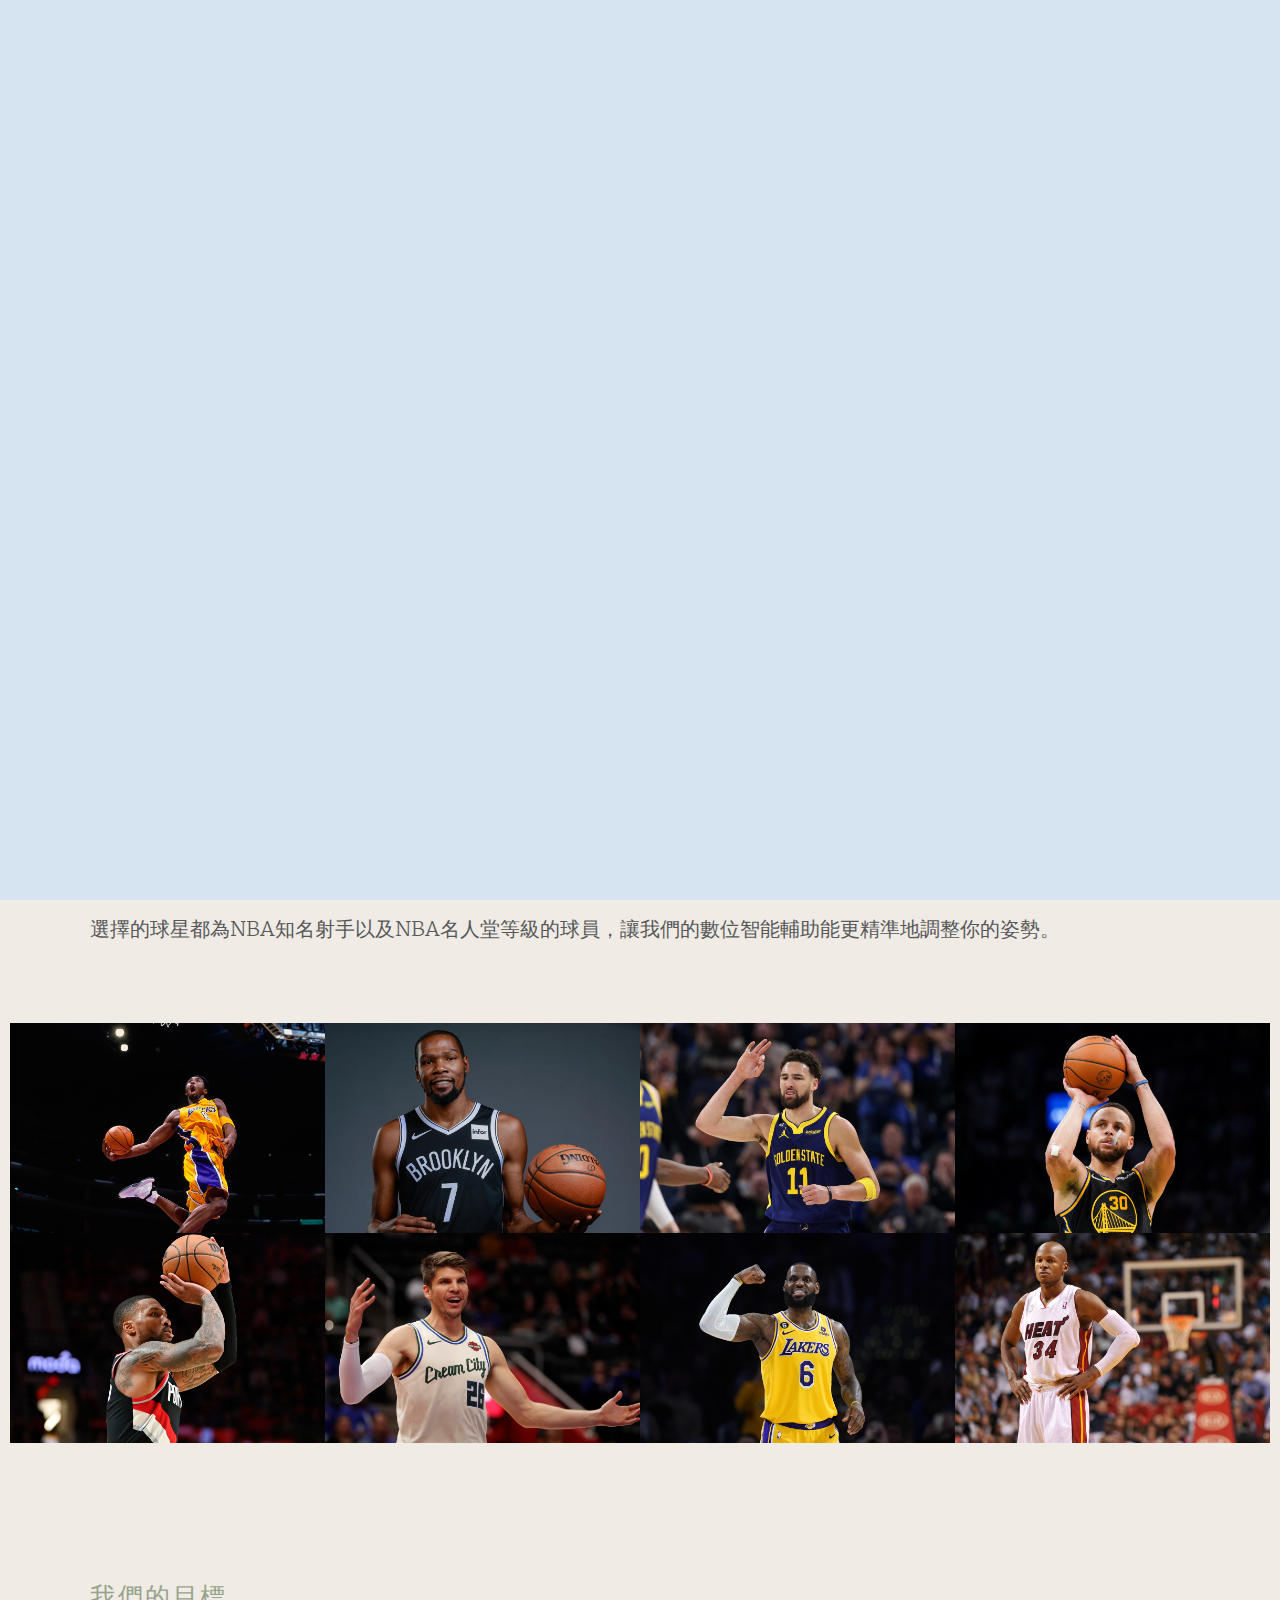
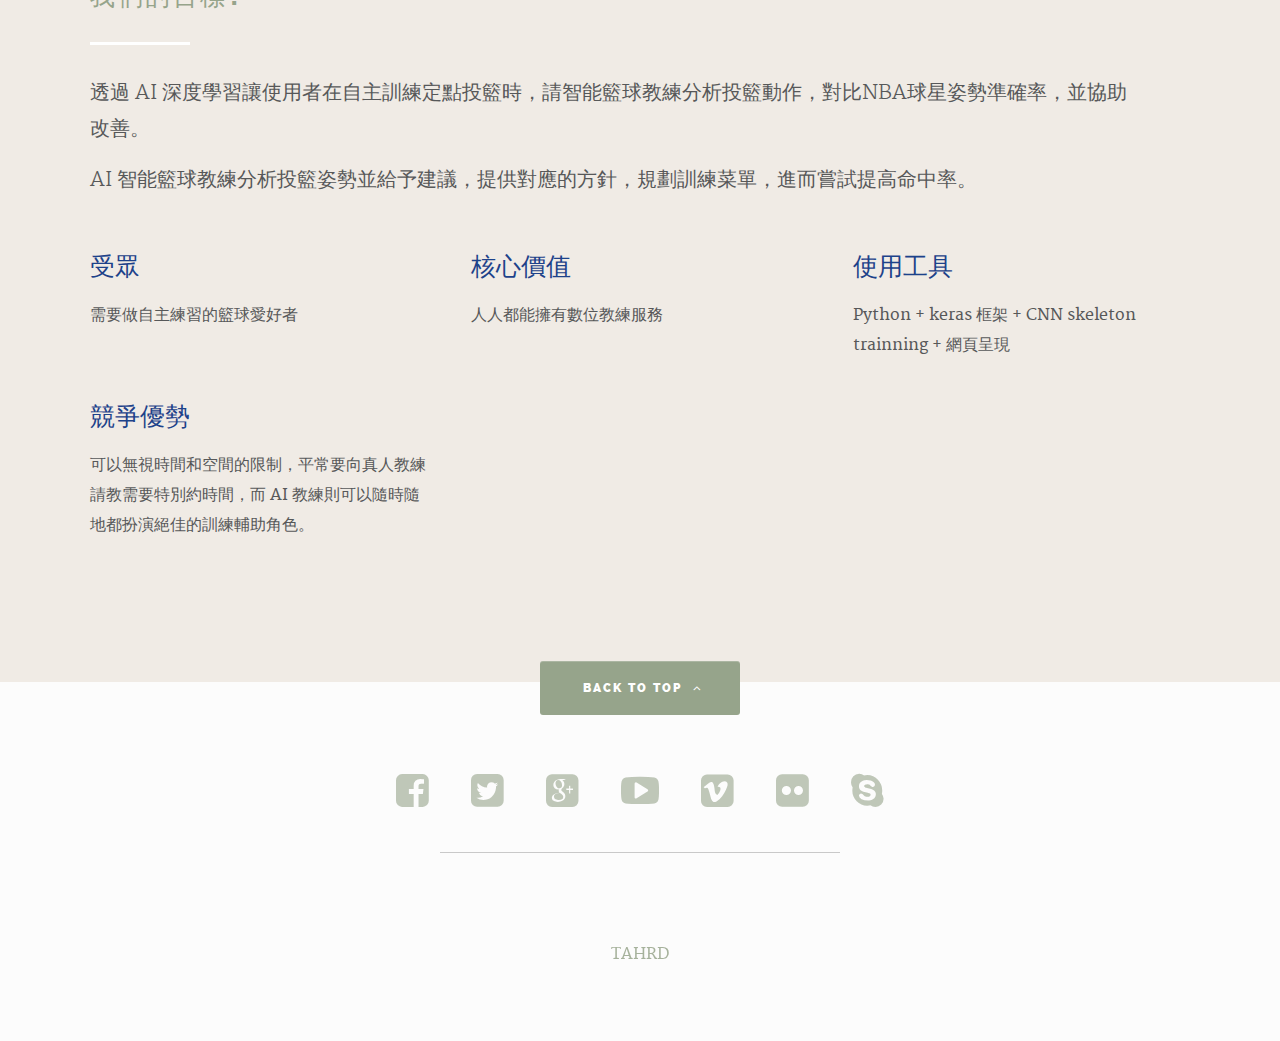
==== commit 61633178: "color upgrade" ====
--- a/index.html
+++ b/index.html
@@ -78,7 +78,7 @@
    <section id="hero">	
 
 		<video id="hero-video" autoplay loop muted>
-			<source src="../images/basketball.mp4" type="video/mp4">
+			<source src="../images/basketball_whitwbg_noframe.mp4" type="video/mp4">
 		</video>
    	  
 		<div class="row hero-content">
@@ -290,7 +290,7 @@
 		      </div>
 
             <div class="link-box group">
-            	<a href="http://www.behance.net">Details</a>
+            	<a href="https://zh.wikipedia.org/zh-tw/%E7%A7%91%E6%AF%94%C2%B7%E5%B8%83%E8%8E%B1%E6%81%A9%E7%89%B9">Details</a>
             	<a href="#" class="popup-modal-dismiss">Close</a>         
             </div>
 
@@ -310,7 +310,7 @@
 		      </div>
 
             <div class="link-box">            	
-               <a href="http://www.behance.net">Details</a>
+               <a href="https://zh.wikipedia.org/zh-tw/%E5%87%AF%E6%96%87%C2%B7%E6%9D%9C%E5%85%B0%E7%89%B9">Details</a>
 		         <a href="#" class="popup-modal-dismiss">Close</a>
             </div>
 
@@ -330,7 +330,7 @@
 		      </div>
 
             <div class="link-box">
-               <a href="http://www.behance.net">Details</a>
+               <a href="https://zh.wikipedia.org/zh-tw/%E5%85%8B%E9%9B%B7%C2%B7%E6%B9%AF%E6%99%AE%E6%A3%AE">Details</a>
 		         <a href="#" class="popup-modal-dismiss">Close</a>
             </div>
 
@@ -349,7 +349,7 @@
 		      </div>
 
             <div class="link-box">
-               <a href="http://www.behance.net">Details</a>
+               <a href="https://zh.wikipedia.org/zh-tw/%E6%96%AF%E8%92%82%E8%8A%AC%C2%B7%E5%BA%93%E9%87%8C">Details</a>
 		         <a href="#" class="popup-modal-dismiss">Close</a>
             </div>
 
@@ -364,14 +364,13 @@
 		      <div class="description-box">
 			      <h4>Damian Lillard</h4>		      
 
-			      <p>是美國職業籃球運動員，場上主打控球後衛位置，現效力於NBA波特蘭拓荒者。 里拉德在2012年NBA選秀中第1輪第6順位被波特蘭拓荒者隊選中</p>
-
+			      <p>是美國職業籃球運動員，場上主打控球後衛位置，現效力於NBA密爾瓦基公鹿。里拉德在2012年NBA選秀中第1輪第6順位被波特蘭拓荒者隊選中。
 			      <div class="categories">Point Guard</div>
                
 		      </div>
 
             <div class="link-box">
-               <a href="http://www.behance.net">Details</a>
+               <a href="https://zh.wikipedia.org/zh-tw/%E9%81%94%E7%B1%B3%E5%AE%89%C2%B7%E9%87%8C%E6%8B%89%E5%BE%B7">Details</a>
 		         <a href="#" class="popup-modal-dismiss">Close</a>
             </div>		      
 
@@ -393,7 +392,7 @@
 		      </div>
 
             <div class="link-box">
-               <a href="http://www.behance.net">Details</a>
+               <a href="https://zh.wikipedia.org/zh-tw/%E5%87%AF%E5%B0%94%C2%B7%E7%A7%91%E6%B2%83%E5%B0%94">Details</a>
 		         <a href="#" class="popup-modal-dismiss">Close</a>
             </div>
 
@@ -415,7 +414,7 @@
 		      </div>
 
             <div class="link-box">
-               <a href="http://www.behance.net">Details</a>
+               <a href="https://zh.wikipedia.org/zh-tw/%E5%8B%92%E5%B8%83%E6%9C%97%C2%B7%E8%A9%B9%E5%A7%86%E6%96%AF">Details</a>
 		         <a href="#" class="popup-modal-dismiss">Close</a>
             </div>
 
@@ -437,7 +436,7 @@
 		      </div>
 
             <div class="link-box">
-               <a href="http://www.behance.net">Details</a>
+               <a href="https://zh.wikipedia.org/zh-tw/%E9%9B%B7%C2%B7%E9%98%BF%E4%BC%A6">Details</a>
 		         <a href="#" class="popup-modal-dismiss">Close</a>
             </div>
 
--- a/css/main.css
+++ b/css/main.css
@@ -41,10 +41,10 @@
 }
 
 body {
-	background: #000000;
+	background: rgb(252, 252, 252);
 	font: 16px/30px "merriweather-regular", serif;
 	font-weight: normal;
-	color: #575859;				/*文章字體*/
+	color: #575859;				/*文章內容字體顏色*/
 }
 
 /* links 
@@ -62,7 +62,7 @@
 
 a:hover,
 a:focus {
-	color: #fdc501;
+	color: rgb(134,150,167);
 }
 
 /* Typography
@@ -80,6 +80,14 @@
 	margin: 18px 0 15px;
 }
 
+h4{
+	font-family: "raleway-heavy", sans-serif;
+	color: #757575;
+	font-style: normal;
+	text-rendering: optimizeLegibility;
+	margin: 18px 0 15px;
+}
+
 h1 a,
 h2 a,
 h3 a,
@@ -267,7 +275,7 @@
 
 dt {
 	margin: 0;
-	color: #fdc501;
+	color: rgb(134,150,167);
 }
 
 dd {
@@ -355,7 +363,7 @@
 	left: 0;
 	right: 0;
 	bottom: 0;
-	background: #1c1c17;
+	background: #d6e3f1;
 	z-index: 9999999;
 	height: 100%;
 	width: 100%;
@@ -370,20 +378,19 @@
 	position: absolute;
 	top: 50%;
 	left: 45%;
-	color: rgb(241, 201, 0);
+	color: rgb(134,150,167);
 	font-family: 'Arial Black', sans-serif;
-	font-size: 20px;
+	font-size: 15px;
 	/*width: 50px;
 	height: 50px;
 	margin-left: -25px;
 	margin-top: -25px;
 	background-color: rgb(0,180,188);
 	border-radius: 50%;*/
-	-webkit-animation: sk-rotateplane 1.5s infinite ease-in-out;
-	animation: sk-rotateplane 3s infinite ease-in-out;
+	-webkit-animation: sk-rotateplane 1.2s infinite ease-in-out;
+	animation: sk-rotateplane 1.5s infinite ease-in-out;
 	overflow: hidden;
 }
-
 @-webkit-keyframes sk-rotateplane {
 	0% {
 		-webkit-transform: perspective(120px) rotateX(0deg) rotateY(0deg);
@@ -414,7 +421,6 @@
 		transform: perspective(120px) rotateX(0deg) rotateY(360deg);
 	}
 }
-
 
 
 /* 
@@ -446,7 +452,7 @@
 	margin: 0 0 12px 0;
 	border: 0;
 	outline: none;
-	vertical-align: middle;
+	/*vertical-align: middle;*/
 	color: #a3a4a6;
 	font-family: "raleway-bold", sans-serif;
 	font-size: 15px;
@@ -484,14 +490,14 @@
 	font: 16px/30px "raleway-heavy", sans-serif;
 	padding: 9px 16px;
 	margin: 0 3px 6px 0;
-	background: #fdc501;
+	background: rgb(150,164,139);
 	color: #000000;
 	text-decoration: none;
 	cursor: pointer;
 	height: auto;
 	text-align: center;
 	border: none;
-	-webkit-appearance: none;
+	/*-webkit-appearance: none;*/
 	-webkit-font-smoothing: inherit;
 	border-radius: 3px;
 	-moz-transition: all 0.3s ease-in-out;
@@ -507,7 +513,7 @@
 input[type="reset"]:hover,
 input[type="button"]:hover {
 	color: #FFFFFF;
-	background: #e64e04;
+	background: rgb(0,180,188);
 }
 
 label,
@@ -568,13 +574,13 @@
 	font: 25px/30px "raleway-heavy", sans-serif;		/*小文章標題字體大小*/
 	text-transform: uppercase;
 	letter-spacing: 2.5px;
-	color: #FFFFFF;
+	color: rgb(150,164,139);
 	margin-bottom: 30px;
 	margin-top: 18px;
 }
 
 .section-head h1 span {
-	color: #fdc501;
+	color: rgb(150,164,139);		/*標題內容的下方橫線 rgb(134,150,167)*/
 	position: relative;
 	left: 3px;
 }
@@ -584,8 +590,8 @@
 	width: 95%;
 }
 
-.section-head:hover h1 + hr {		/*小標題底下的線條*/
-	border-color: #e64e04;
+.section-head:hover h1 + hr {
+	border-color: rgb(150,164,139);		/*標題內容的下方點點*/
 	width: 120px;
 	text-align: left;
 }
@@ -643,13 +649,13 @@
 	
 }
 header.opaque {
-	background: #525354;  /*湖人的rgb(85, 37, 130);  勇士的#1D428A*/			/*往下滑後的nav bar變色*/
+	background: rgb(216, 202, 175);  /*主要色塊*/			/*往下滑後的nav bar變色*/
 	border-bottom: 1px solid rgba(255, 255, 255, 0.1);
 }
 
 /* header logo */
 header .logo {
-	background: #fdc501;
+	background:rgb(216, 202, 175); /*首頁的點擊logo*/
 	float: left;
 	width: auto;
 	margin-left: 15px;
@@ -664,15 +670,15 @@
 header .logo a {
 	display: block;
 	margin: 0;
-	padding: 0;
+	padding: 0; 
 	border: none;
 	font: 0/0 a;
 	text-shadow: none;
 	color: transparent;
 	width: 114px;
 	height: 66px;
-	background: url("../images/Basketball_icon.png") no-repeat center;
-	background-size: 61px 14px;
+	background: url("../images/basketball_icon.png") no-repeat center;
+	background-size: 130px 45px;
 }
 
 /* header social */
@@ -695,11 +701,11 @@
 }
 
 header .header-social li a {
-	color: #FFFFFF;
+	color: rgb(150,164,139);
 }
 
 header .header-social li a:hover {
-	color: #fdc501;
+	color: rgb(124,139,111);
 }
 
 /* media queries:  
@@ -713,7 +719,7 @@
 
 @media only screen and (max-width:768px) {
 	header {
-		background: black;
+		background: rgb(124,139,111);
 		border-bottom: 1px solid rgba(255, 255, 255, 0.1);
 	}
 
@@ -775,7 +781,7 @@
 	line-height: 38px;
 	text-decoration: none;
 	text-align: left;
-	color: #FFFFFF;
+	color: rgb(124,139,111);			/*header的字體顏色*/
 	position: relative;
 	-moz-transition: color 0.2s ease-in-out;
 	-o-transition: color 0.2s ease-in-out;
@@ -785,7 +791,7 @@
 }
 
 ul#nav li a:hover {
-	color: #fdc501;
+	color: rgb(59, 66, 52); 	/*header觸碰的字體變色*/
 }
 
 ul#nav li a:active {
@@ -793,7 +799,7 @@
 }
 
 ul#nav li.current a {
-	color: #fdc501;
+	color: rgb(59, 66, 52);		/*header目前畫面的字體變色*/
 }
 
 ul#nav li.current a:after {
@@ -803,7 +809,7 @@
 	width: 40px;
 	height: 2px;
 	margin-left: -23px;
-	background-color: white;
+	background-color: rgb(124,139,111);
 	content: '\0020';
 	display: block;
 	-moz-transition: all 0.3s ease-in-out;
@@ -829,7 +835,7 @@
 	/* mobile-btn and toggle-btn */
 	#nav-wrap > a {
 		border: none;
-		color: #FFFFFF;
+		color: rgb(124,139,111);
 		height: 40px;
 		min-width: 40px;
 		font-size: 12px;
@@ -843,7 +849,7 @@
 	}
 
 	#nav-wrap > a:hover .menu-icon {
-		background: #FFFFFF;
+		background: rgb(124,139,111);
 	}
 
 	#nav-wrap .menu-icon {
@@ -856,7 +862,7 @@
 		top: 50%;
 		bottom: auto;
 		left: auto;
-		background: #fdc501;
+		background: rgb(150,164,139);;
 		-moz-transition: all 0.3s ease-in-out;
 		-o-transition: all 0.3s ease-in-out;
 		-webkit-transition: all 0.3s ease-in-out;
@@ -887,7 +893,7 @@
 
 	/* dropdown nav */
 	#nav-wrap ul#nav {
-		background: #1c212a;
+		background: #1f2a1c;
 		padding: 54px 45px 60px 45px;
 		margin: 0;
 		height: auto;
@@ -924,12 +930,12 @@
 	}
 
 	#nav-wrap ul#nav li a:hover {
-		color: #FFFFFF;
+		color: rgb(124,139,111);
 	}
 
 	#nav-wrap ul#nav li.current > a {
 		background: none;
-		color: #fdc501;
+		color: rgb(150,164,139);;
 	}
 
 	#nav-wrap ul#nav li.current > a:after {
@@ -979,7 +985,7 @@
 	width: 100%;
 	text-align: left;
 	position: relative;
-	border-bottom: 1px solid #15191d;
+	border-bottom: 1px solid #ffffff;
 }
 
 #hero-video {
@@ -1011,7 +1017,7 @@
 	font: 49px/1.3 "raleway-bold", sans-serif;
 	letter-spacing: -1px;
 	padding-bottom: 24px;
-	color: white;
+	color: rgb(122, 122, 122);
 	text-shadow: 0 1px 20px rgba(0, 0, 0, 0.6);
 	position: relative;    
 
@@ -1024,7 +1030,7 @@
 
 #hero-slider .slides .flex-caption h1::after {
 	display: block;
-	background-color: #fdc501;
+	background-color: rgb(150,164,139);;	/*標題下面的線條*/
 	width: 100px;
 	height: 3px;
 	content: '\0020';
@@ -1035,7 +1041,7 @@
 
 #hero-slider .slides .flex-caption h3 {
 	font: 18px/1.9 "merriweather-light", sans-serif;
-	color: rgba(255, 255, 255, 0.7);
+	color: rgba(122, 122, 122);
 	text-shadow: 0 1px 15px rgba(0, 0, 0, 0.5);
 	width: 85%;
 	margin-top: 24px;    
@@ -1241,7 +1247,7 @@
 }
 
 #hero .flex-control-paging li a.flex-active {
-	background: #fdc501;
+	background: rgb(150,164,139);;	/*首頁的主題圈圈*/
 	cursor: default;
 }
 
@@ -1272,7 +1278,7 @@
 	height: 54px;
 	width: 200px;
 	border-radius: 3px;
-	background: #e64e04;
+	background: rgb(150,164,139);	/*首頁more about us的按鈕*/
 	box-shadow: inset 0 1px 0 rgba(255, 255, 255, 0.2);
 	color: #FFFFFF;
 	-moz-transition: all 0.4s ease-on-out;
@@ -1283,8 +1289,8 @@
 }
 
 #hero #more a:hover {
-	background: #fdc501;
-	color: #000000;
+	background: rgb(123,139,111);	/*首頁more about us的變色*/
+	color: #FFFFFF;
 }
 
 #hero #more a i {
@@ -1304,12 +1310,12 @@
 
 /** 
 /* 08. =portfolio styles
-/* ===================================================================  第二個 紀錄球員 背景顏色   */
+/* ===================================================================   評鑑準備範本 背景顏色  目前第二層 */
 
 #portfolio {
-	background: #FFC72C; /*湖人的rgb(253, 185, 39);*/
+	background: rgb(240,235,229);
 	padding-top: 120px;
-	border-bottom: 1px solid #FFC72C;  
+	border-bottom: 1px solid rgb(240,235,229);  
 }
 
 #portfolio .row.items {
@@ -1348,6 +1354,67 @@
 
 #portfolio-wrapper .bgrid {
 	padding: 0;
+}
+
+#portfolio #more a {  /*首頁內容*/
+	font: 18px/54px "raleway-heavy", sans-serif;
+	text-align: center;
+	text-transform: uppercase;
+	letter-spacing: 2px;
+	text-decoration: none;
+	display: block;
+	height: 54px;
+	width: 220px;
+	border-radius: 3px;
+	background: rgb(0,180,188);	/*首頁詳細範本的按鈕*/
+	box-shadow: inset 0 1px 0 rgba(255, 255, 255, 0.2);
+	color: #FFFFFF;
+	-moz-transition: all 0.4s ease-on-out;
+	-o-transition: all 0.4s ease-on-out;
+	-webkit-transition: all 0.4s ease-on-out;
+	-ms-transition: all 0.4s ease-on-out;
+	transition: all 0.4s ease-on-out;
+}
+
+#portfolio #more a:hover {
+	background: rgb(0,107,112);	/*首頁詳細範本的變色*/
+	color: #FFFFFF;
+}
+
+/* left right type */
+.portfolio-container1 {
+	width: 1200px;
+	display: flex;
+	justify-content: space-between;
+	align-items: center;
+}
+
+.portfolio-excel-right {
+	width: 1000px;
+    float: right; /* 圖片在右邊 */
+}
+
+.portfolio-text-left{
+	float: left;
+	width: 430px;
+}
+
+/* left right type */
+.portfolio-container2 {
+	width: 1200px;
+	display: flex;
+	justify-content: space-between;
+	align-items: center;
+}
+
+.portfolio-bigpicture-left {
+	width: 500px;
+    float: left; 	/* 圖片在左邊 */
+}
+
+.portfolio-fourtext-right{
+	width: 1000px;
+	float: right;
 }
 
 .folio-item .item-wrap {
@@ -1434,7 +1501,7 @@
 .folio-item .portfolio-item-meta h5 {
 	font: 14px/21px "raleway-bold", sans-serif;
 	letter-spacing: 2px;
-	color: white;
+	color: rgb(225, 225, 225);		/*照片裡面的字體顏色*/
 	margin: 0;
 }
 
@@ -1572,7 +1639,7 @@
 }
 
 .popup-modal .link-box a:hover {
-	background: #fdc501;
+	background: rgb(0,180,188);
 	color: #000000;
 	border: none;
 }
@@ -1665,13 +1732,13 @@
 
 /* 
 /* 09. =services
-/* =================================================================== 第三個 紀錄我們的目標 target */
+/* ===================================================================  評鑑相關課程 目前第三層*/
 
 #services {
-	background: #FFC72C;
+	background: rgb(240,235,229);
 	padding-top: 120px;
 	padding-bottom: 120px;
-	border-bottom: 1px solid #FFC72C;
+	border-bottom: 1px solid rgb(240,235,229);
 }
 
 .service-list {
@@ -1749,22 +1816,42 @@
 
 /* 
 /* 10. =about
-/* =================================================================== 第四個 關於*/
+/* =================================================================== 目前第四層 關於*/
 
 #about {
-	background: #FFC72C;
+	background: rgb(247,247,247);
 	padding-top: 120px;
 	padding-bottom: 120px;
-	border-bottom: 1px solid #FFC72C;
+	border-bottom: 1px solid rgb(247,247,247);
 }
 
 #about h3 {
 	font: 18px/36px "raleway-heavy", sans-serif;
-	color: #fdc501;
+	color: rgb(0,180,188);
 	text-transform: none;
 	letter-spacing: 0;
 	padding: 0;
 	margin-bottom: 6px;
+}
+
+#about #more a {  /*課程按鈕內容*/
+	font: 18px/54px "raleway-heavy", sans-serif;
+	text-align: center;
+	text-transform: uppercase;
+	letter-spacing: 2px;
+	text-decoration: none;
+	display: block;
+	height: 50px;
+	width: 190px;
+	border-radius: 3px;
+	background: rgb(0,180,188);	/*介紹課程的按鈕*/
+	box-shadow: inset 0 1px 0 rgba(255, 255, 255, 0.2);
+	color: #FFFFFF;
+	-moz-transition: all 0.4s ease-on-out;
+	-o-transition: all 0.4s ease-on-out;
+	-webkit-transition: all 0.4s ease-on-out;
+	-ms-transition: all 0.4s ease-on-out;
+	transition: all 0.4s ease-on-out;
 }
 
 /* process
@@ -1786,134 +1873,28 @@
 	background: rgba(0, 0, 0, 0.1);
 }
 
+/* left right type */s
+.about-container1 {
+	width: 1300px;
+	display: flex;
+	justify-content: space-between;
+	align-items: center;
+}
+
+.about-text-right {
+	width: 300px;
+    float: right;
+}
+
+.about-picture-left {
+	float: left;	 /* 圖片在左邊 */
+	width: 800px;
+	/*margin-right: 50px;*/
+}
+
 @media only screen and (max-width:600px) {
 	.process .bgrid:hover {
 		background: inherit;
-	}
-
-}
-
-/* team members
--------------------------------------------------------------- */
-#about .team {
-	margin-top: 30px;
-}
-
-#team-wrapper {
-	margin: 0 auto;
-}
-
-#team-wrapper .member {
-	margin-bottom: 24px;
-	margin-top: 12px;
-}
-
-#team-wrapper .member h3 {
-	line-height: 24px;
-	margin-bottom: 0;
-}
-
-#team-wrapper .member span {
-	position: relative;
-	font-size: 13px;
-	line-height: 15px;
-	color: #FFFFFF;
-}
-
-#team-wrapper .member-pic {
-	position: relative;
-	line-height: 1;
-	overflow: hidden;
-	background: #FFFFFF;
-}
-
-#team-wrapper .member-pic img {
-	vertical-align: bottom;
-}
-
-#team-wrapper .mask {
-	position: absolute;
-	left: 0;
-	bottom: 0;
-	width: 100%;
-	height: 100%;
-	background: rgba(253, 197, 1, 0.5);
-	filter: alpha(opacity=0);
-	-ms-filter: "progid:DXImageTransform.Microsoft.Alpha(Opacity=0)";
-	opacity: 0;
-	zoom: 1;
-	-moz-transition: opacity 0.5s ease-in-out;
-	-o-transition: opacity 0.5s ease-in-out;
-	-webkit-transition: opacity 0.5s ease-in-out;
-	-ms-transition: opacity 0.5s ease-in-out;
-	transition: opacity 0.5s ease-in-out;
-}
-
-#team-wrapper .member:hover .mask {
-	filter: alpha(opacity=100);
-	-ms-filter: "progid:DXImageTransform.Microsoft.Alpha(Opacity=100)";
-	opacity: 1;
-	zoom: 1;
-}
-
-#team-wrapper .member-social {
-	font-size: 16px;
-	font-weight: normal;
-	line-height: 18px;
-	color: #969696;
-	margin: 0;
-	padding: 0;
-}
-
-#team-wrapper .member-social li {
-	display: inline-block;
-	margin-right: 15px;
-}
-
-#team-wrapper .member-social li a {
-	color: #FFFFFF;
-}
-
-/* media queries:  
-/* .team / #team-wrapper */
-
-@media only screen and (max-width:1024px) {
-	#team-wrapper .member-social li {
-		margin-right: 10px;
-	}
-
-}
-
-@media only screen and (max-width:768px) {
-	#team-wrapper .member p {
-		font-size: 14px;
-		line-height: 27px;
-	}
-
-}
-
-@media only screen and (max-width:600px) {
-	#team-wrapper .member-pic {
-		width: 80px;
-		height: 80px;
-		float: left;
-		margin-right: 30px;
-		position: relative;
-		top: 6px;
-	}
-
-	#team-wrapper .member-pic .mask {
-		display: none;
-	}
-
-	#team-wrapper .member-name + p {
-		clear: both;
-		margin-top: 30px;
-	}
-
-	#team-wrapper .member p {
-		font-size: 16px;
-		line-height: 30px;
 	}
 
 }
@@ -1974,7 +1955,7 @@
 	padding: 0 30px;
 	max-width: 400px;
 	width: 100%;
-	background: #e64e04;
+	background: rgb(0,180,188);
 	border-radius: 3px;
 	box-shadow: inset 0 1px 0 rgba(255, 255, 255, 0.2);
 	margin: 24px auto 0;
@@ -2020,171 +2001,6 @@
 
 	#call-to-action p {
 		font: 16px/30px "merriweather-light", serif;
-	}
-
-}
-
-
-/** 
-/* 11. =testimonials
-/* =================================================================== */
-
-#testimonials {
-	background: #e4b101;
-	padding-top: 90px;
-	padding-bottom: 112px;
-	position: relative;
-	min-height: 198px;
-	width: 100%;
-	overflow: hidden;
-	text-align: center;
-}
-
-#testimonials .flex-container {
-	width: 80%;
-	max-width: 850px;
-	margin: 0 auto;
-}
-
-#testimonial-slider {
-	margin: 0 0 30px 0px;
-	padding-left: 0;
-	position: relative;
-}
-
-#testimonial-slider p {
-	font: 27px/1.9 "merriweather-regular", sans-serif;
-	color: #FFFFFF;
-	padding: 0;
-	text-shadow: 0 1px 1px rgba(0, 0, 0, 0.3);
-}
-
-#testimonial-slider .testimonial-author {
-	display: block;
-	font: 16px/24px "raleway-heavy", sans-serif;
-	letter-spacing: 2px;
-	text-transform: uppercase;
-	margin-top: 24px;
-	color: #FFFFFF;
-}
-
-#testimonial-slider .testimonial-author img {
-	width: 72px;
-	height: 72px;
-	margin-right: 10px;
-	display: inline-block;
-	border-radius: 50%;
-	border: 6px solid white;
-	vertical-align: middle;
-}
-
-#testimonial-slider .testimonial-author .author-info {
-	display: inline-block;
-	vertical-align: middle;
-	text-align: left;
-}
-
-#testimonial-slider .testimonial-author .author-info span {
-	display: block;
-	font: 14px/18px "raleway-bold", sans-serif;
-	letter-spacing: 0;
-	text-transform: none;
-	color: rgba(0, 0, 0, 0.6);
-}
-
-/* control nav */
-#testimonials .flex-control-nav {
-	width: 100%;
-	text-align: center;
-	display: block;
-	position: absolute;
-	bottom: -72px;
-}
-
-#testimonials .flex-control-nav li {
-	margin: 0 6px;
-	display: inline-block;
-	zoom: 1;
-}
-
-#testimonials .flex-control-paging li a {
-	width: 12px;
-	height: 12px;
-	display: block;
-	background: white;
-	cursor: pointer;
-	text-indent: -9999px;
-	border-radius: 20px;
-}
-
-#testimonials .flex-control-paging li a:hover {
-	background: #CCC;
-	background: rgba(0, 0, 0, 0.5);
-}
-
-#testimonials .flex-control-paging li a.flex-active {
-	background: #fff;
-	background: black;
-	cursor: default;
-}
-
-/* media queries:
-/* #testimonials / #testimonial-slider */
-
-@media only screen and (max-width:1024px) {
-	#testimonials .flex-container {
-		max-width: 700px;
-	}
-
-	#testimonial-slider p {
-		font: 25px/1.9 "merriweather-regular", sans-serif;
-	}
-
-}
-
-@media only screen and (max-width:768px) {
-	#testimonials .flex-container {
-		width: 90%;
-	}
-
-	#testimonial-slider p {
-		font: 22px/1.9 "merriweather-regular", sans-serif;
-	}
-
-}
-
-@media only screen and (max-width:600px) {
-	#testimonials .flex-container {
-		width: 95%;
-	}
-
-	#testimonial-slider p {
-		font: 20px/1.9 "merriweather-regular", sans-serif;
-	}
-
-	#testimonial-slider .testimonial-author {
-		font: 14px/24px "raleway-heavy" sans-serif;
-	}
-
-	#testimonial-slider .testimonial-author img {
-		width: 60px;
-		height: 60px;
-		border: 6px solid white;
-	}
-
-	#testimonial-slider .testimonial-author .author-info span {
-		font: 12px/18px "raleway-bold", sans-serif;
-	}
-
-}
-
-@media only screen and (max-width:400px) {
-	#testimonials .flex-container {
-		width: auto;
-	}
-
-	#testimonial-slider p {
-		font: 18px/1.9 "merriweather-regular", sans-serif;
 	}
 
 }
@@ -2451,7 +2267,7 @@
 	padding-top: 60px;
 	padding-bottom: 24px;
 	position: relative;
-	color: rgba(255, 255, 255, 0.15);
+	color: rgba(150, 164, 139, 0.85);  /*最底下jubo字樣*/
 }
 
 footer .content {
@@ -2474,7 +2290,7 @@
 	margin-bottom: 30px;
 	max-width: 400px;
 	width: 80%;
-	border-top: 1px solid rgba(150, 150, 150, 0.1);
+	border-top: 1px solid rgba(150, 150, 150, 0.5); 	/*最底下隔線字樣*/
 }
 
 footer .info {
@@ -2529,11 +2345,11 @@
 }
 
 footer .social-links li a {
-	color: rgba(255, 255, 255, 0.1);
+	color: rgba(150,164,139,0.6);		 /*最底下連結格子字樣*/
 }
 
 footer .social-links li a:hover {
-	color: white;
+	color: rgba(123,139,111,0.6);
 }
 
 footer .social-links li:first-child {
@@ -2602,7 +2418,7 @@
 	height: 54px;
 	width: 200px;
 	margin-left: -100px;
-	background: #e64e04;
+	background: rgb(150,164,139);
 	box-shadow: inset 0 1px 0 rgba(255, 255, 255, 0.2);
 	color: #FFFFFF;
 	text-align: center;
@@ -2618,8 +2434,8 @@
 }
 
 #go-top a:hover {
-	background: #fdc501;
-	color: #000000;
+	background: rgb(123,139,111);
+	color: #FFFFFF;
 }
 
 #go-top a i {
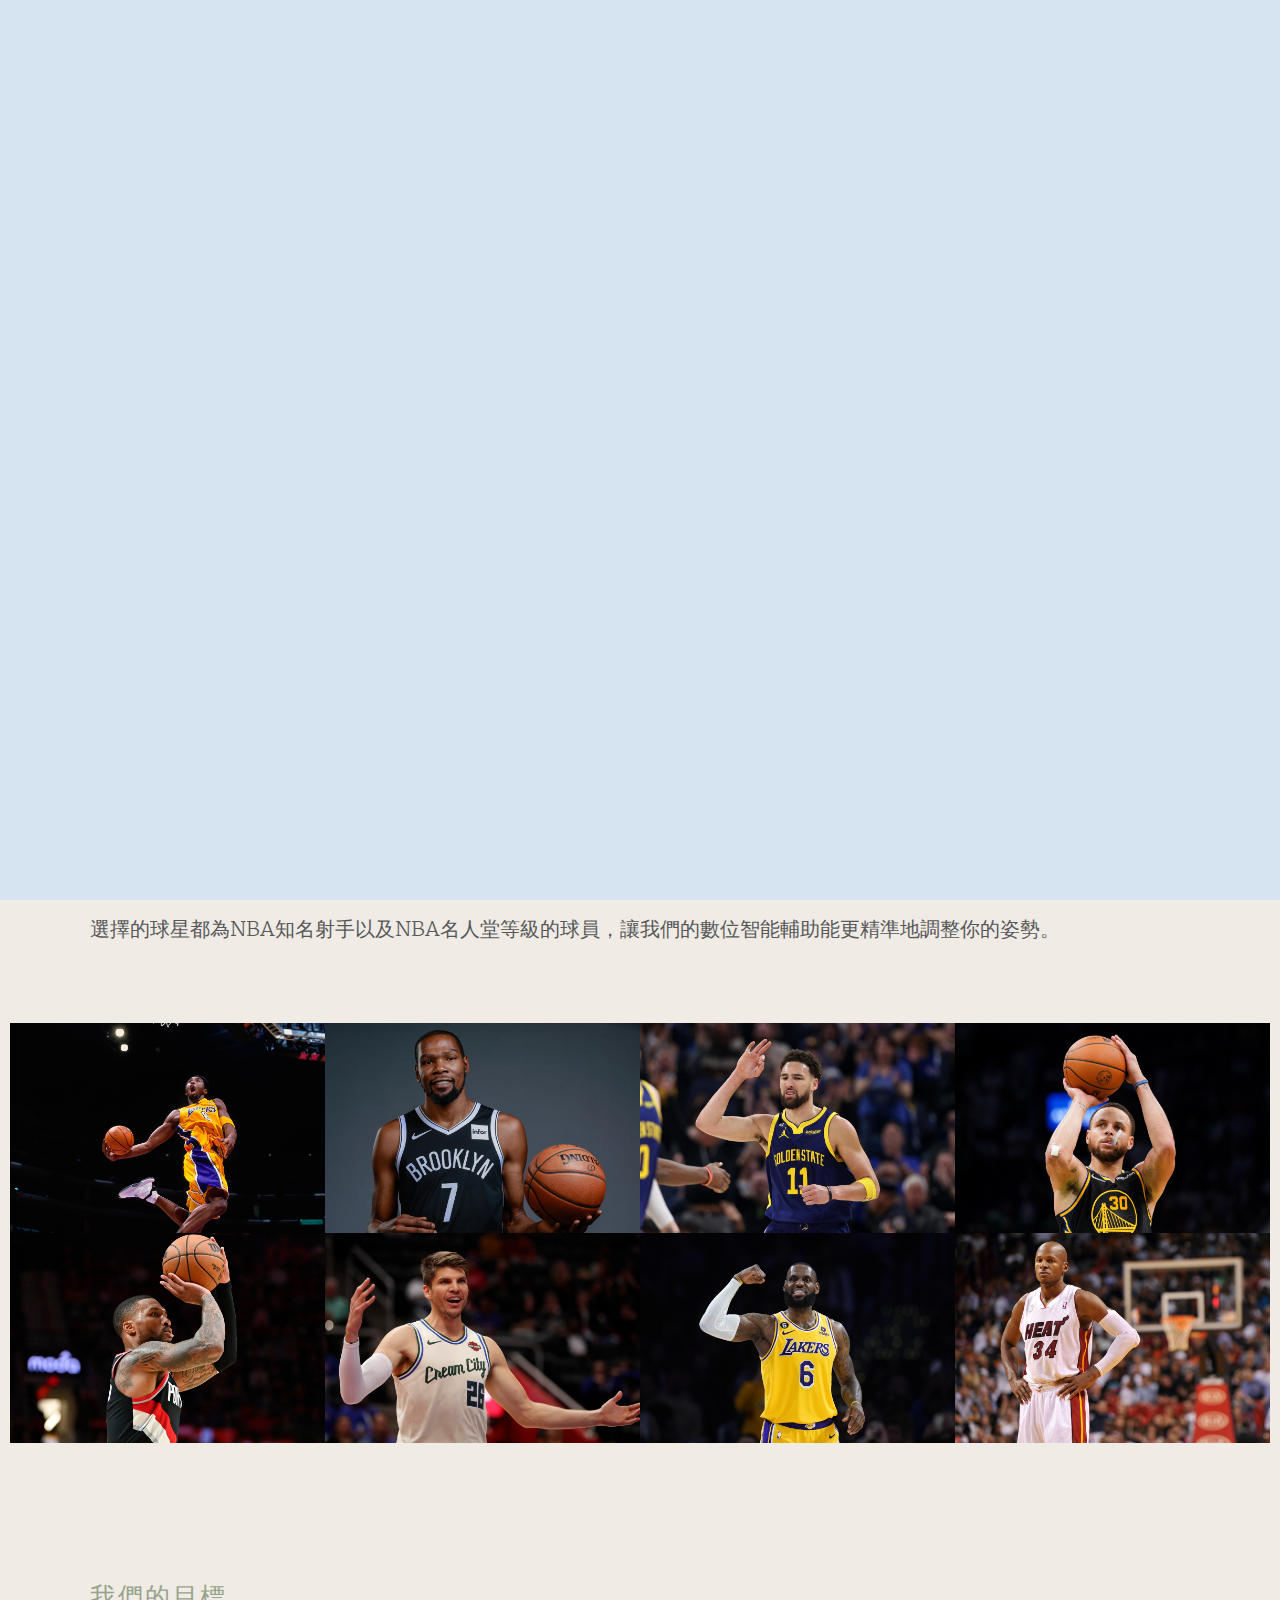
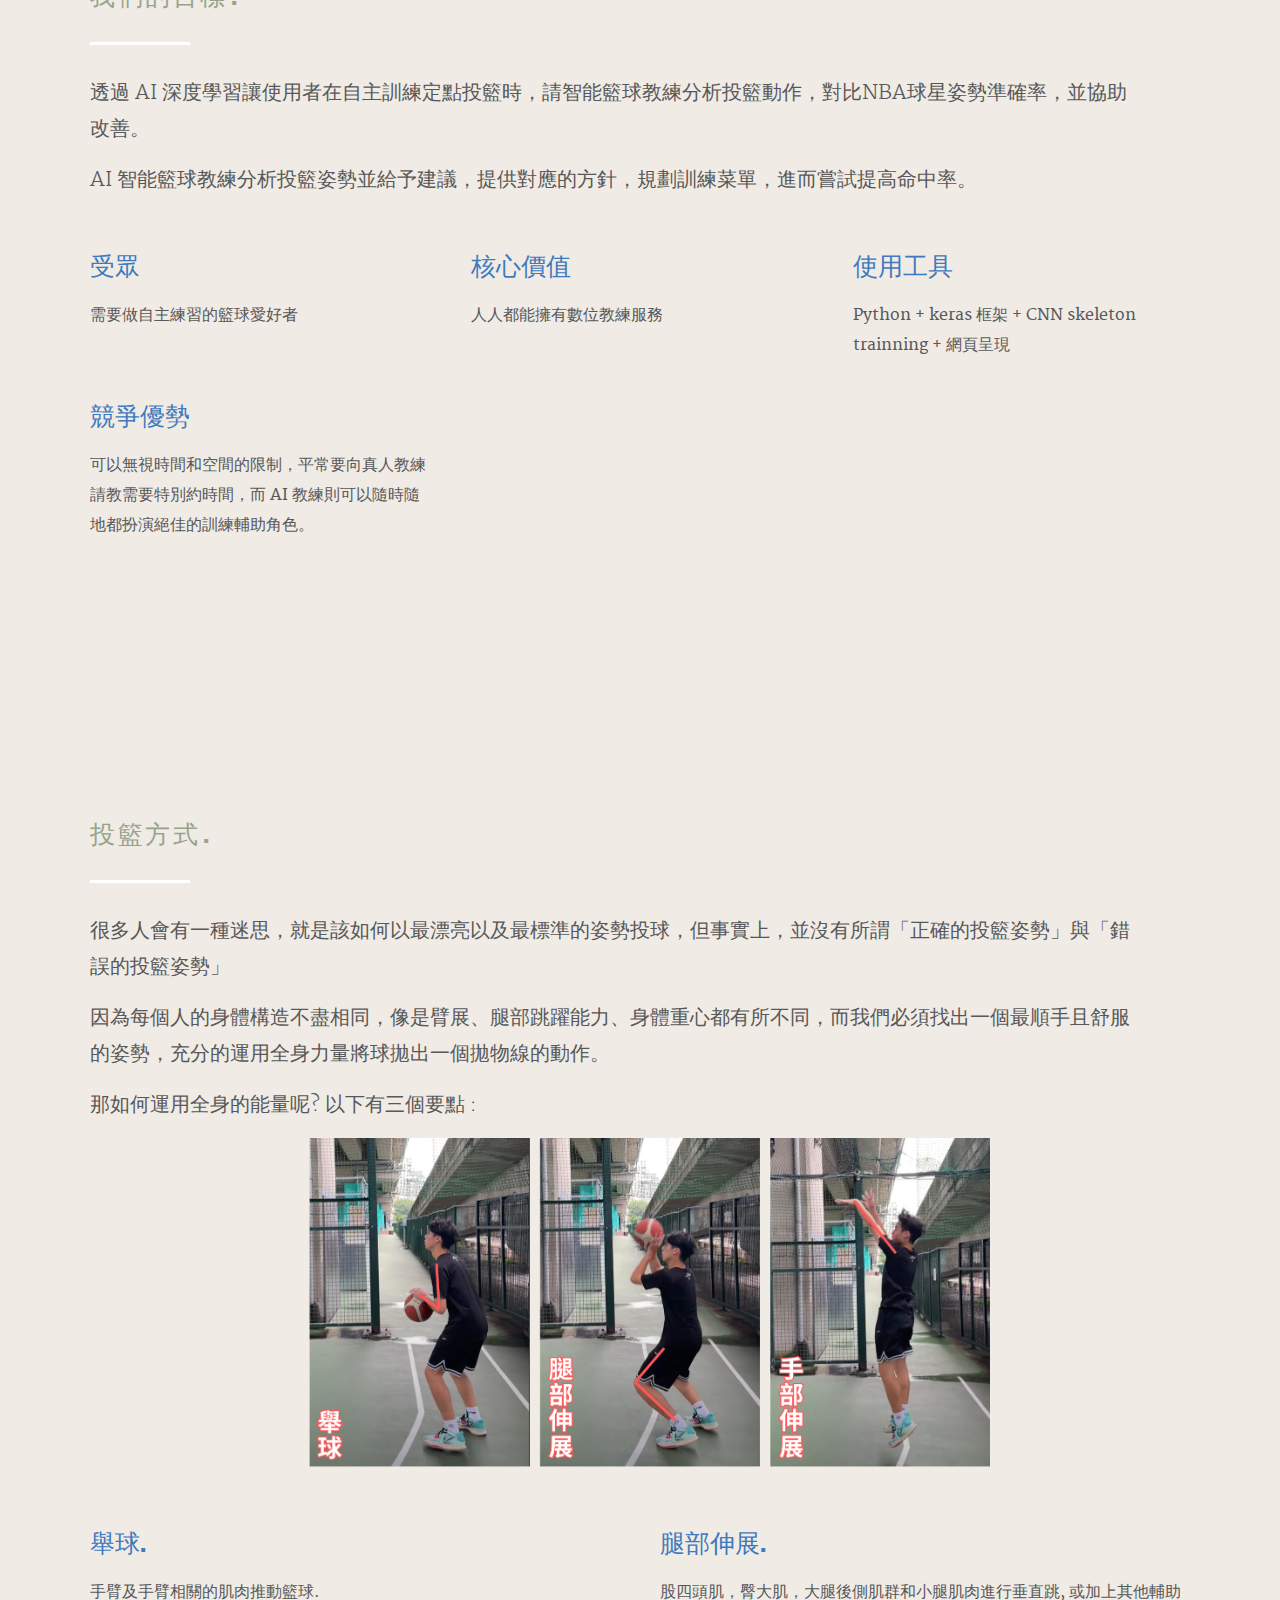
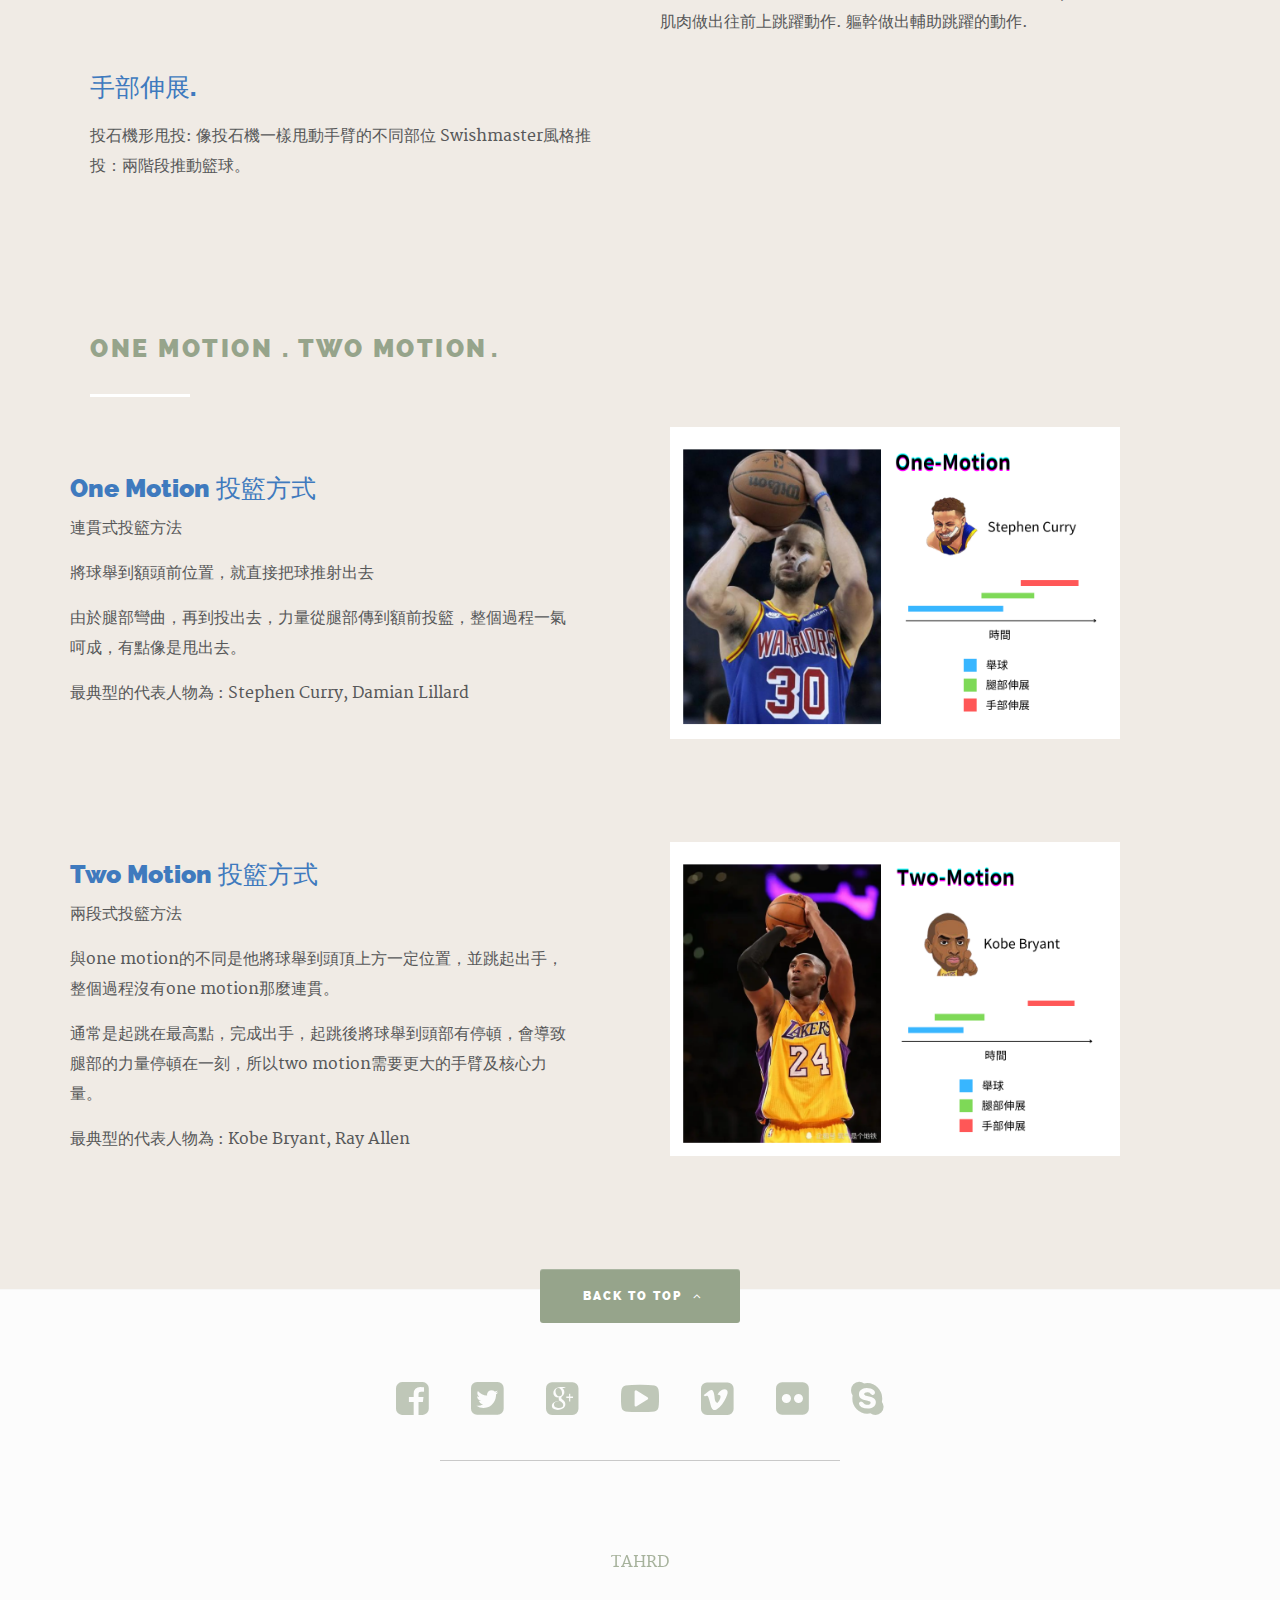
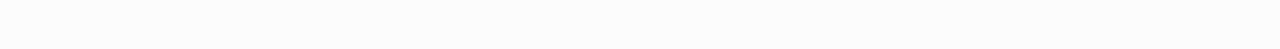
==== commit 9ff9f005: "motion pages added" ====
--- a/index.html
+++ b/index.html
@@ -1,33 +1,35 @@
 <!DOCTYPE html>
 <!--[if IE 8 ]><html class="no-js oldie ie8" lang="en"> <![endif]-->
 <!--[if IE 9 ]><html class="no-js oldie ie9" lang="en"> <![endif]-->
-<!--[if (gte IE 9)|!(IE)]><!--><html class="no-js" lang="en"> <!--<![endif]-->
+<!--[if (gte IE 9)|!(IE)]><!-->
+<html class="no-js" lang="en"> <!--<![endif]-->
+
 <head>
 
-   <!--- basic page needs
-   ================================================== -->
-   <meta charset="utf-8">
+	<!--- basic page needs
+   ================================================== -->
+	<meta charset="utf-8">
 	<title>Basketball Analysis</title>
-	<meta name="description" content="">  
+	<meta name="description" content="">
 	<meta name="author" content="">
 
-   <!-- mobile specific metas
+	<!-- mobile specific metas
    ================================================== -->
 	<meta name="viewport" content="width=device-width, initial-scale=1, maximum-scale=1">
 
- 	<!-- CSS
-   ================================================== -->
-   <link rel="stylesheet" href="css/base.css">
-   <link rel="stylesheet" href="css/vendor.min.css">
-   <link rel="stylesheet" href="css/main.css">     
-
-   <!-- script
+	<!-- CSS
+   ================================================== -->
+	<link rel="stylesheet" href="css/base.css">
+	<link rel="stylesheet" href="css/vendor.min.css">
+	<link rel="stylesheet" href="css/main.css">
+
+	<!-- script
    ================================================== -->
 	<script src="js/modernizr.js"></script>
 
-   <!-- favicons
+	<!-- favicons
 	================================================== -->
-	<link rel="shortcut icon" href="favicon.png" >
+	<link rel="shortcut icon" href="favicon.png">
 
 </head>
 
@@ -35,672 +37,634 @@
 
 	<!-- header
    ================================================== -->
-   <header id="main-header">
-
-   	<div class="row">
-
-	      <div class="logo">
-	         <a href="index.html">Basketball_Analysis</a>
-	      </div>
-
-	      <nav id="nav-wrap">         
-	         
-	         <a class="mobile-btn" href="#nav-wrap" title="Show navigation">
-	         	<span class="menu-icon">Menu</span>
-	         </a>
-         	<a class="mobile-btn" href="#" title="Hide navigation">
-         		<span class="menu-icon">Menu</span>
-         	</a>            
-
-	         <ul id="nav" class="nav">
-	            <li><a class="smoothscroll" href="#hero">首頁.</a></li>
-		         <li class="current"><a class="smoothscroll" href="#portfolio">球員介紹.</a></li>
-	            <li><a class="smoothscroll" href="#services">投籃分析.</a></li>
-	            <li><a class="smoothscroll" href="#about">關於.</a></li>
-	        <!--    <li><a class="smoothscroll" href="#contact">Contact.</a></li> -->
-	         </ul> <!-- end #nav -->
-
-	      </nav> <!-- end #nav-wrap -->
-<!--
+	<header id="main-header">
+
+		<div class="row">
+
+			<div class="logo">
+				<a href="index.html">Basketball_Analysis</a>
+			</div>
+
+			<nav id="nav-wrap">
+
+				<a class="mobile-btn" href="#nav-wrap" title="Show navigation">
+					<span class="menu-icon">Menu</span>
+				</a>
+				<a class="mobile-btn" href="#" title="Hide navigation">
+					<span class="menu-icon">Menu</span>
+				</a>
+
+				<ul id="nav" class="nav">
+					<li><a class="smoothscroll" href="#hero">首頁.</a></li>
+					<li class="current"><a class="smoothscroll" href="#portfolio">球員介紹.</a></li>
+					<li><a class="smoothscroll" href="#services">我們的目標.</a></li>
+					<li><a class="smoothscroll" href="#about">投籃方式.</a></li>
+					<!--    <li><a class="smoothscroll" href="#contact">Contact.</a></li> -->
+				</ul> <!-- end #nav -->
+
+			</nav> <!-- end #nav-wrap -->
+			<!--
 	      <ul class="header-social">
 	        	<li><a href="#"><i class="fa fa-facebook"></i></a></li>
 	        	<li><a href="#"><i class="fa fa-twitter"></i></a></li>
 	        	<li><a href="#"><i class="fa fa-google-plus"></i></a></li>
 	      </ul>      
 -->
-	   </div>
-
-   </header> <!-- end header -->
-
-
-   <!-- homepage hero
-   ================================================== -->
-   <section id="hero">	
+		</div>
+
+	</header> <!-- end header -->
+
+
+	<!-- homepage hero
+   ================================================== -->
+	<section id="hero">
 
 		<video id="hero-video" autoplay loop muted>
 			<source src="../images/basketball_whitwbg_noframe.mp4" type="video/mp4">
 		</video>
-   	  
+
 		<div class="row hero-content">
 
 			<div class="twelve columns hero-container">
 
-			   <!-- hero-slider start-->
-			   <div id="hero-slider" class="flexslider">
-
-				   <ul class="slides">
-
-					   <!-- slide -->
-					   <li>
-						   <div class="flex-caption">
-								<h1 class="">Ai 投籃動作 偵測與分析</h1>								
-								<h3 class="">只要有球跟足夠的空間，人們隨時隨地都可以進行自主訓練，透過專業的數位智能輔助，高效率培養正確、扎實的基本功。
-								</h3>				   
-							</div>						
-					   </li>
-
-					   <!-- slide -->
-					   <li>						
+				<!-- hero-slider start-->
+				<div id="hero-slider" class="flexslider">
+
+					<ul class="slides">
+
+						<!-- slide -->
+						<li>
 							<div class="flex-caption">
 								<h1 class="">Ai 投籃動作 偵測與分析</h1>
-								<h3 class="">只要有球跟足夠的空間，人們隨時隨地都可以進行自主訓練，透過專業的數位智能輔助，高效率培養正確、扎實的基本功。</h3>			   
-							</div>					
-					   </li>
-
-					   <!-- slide -->
-					   <li>
-						   <div class="flex-caption">
+								<h3 class="">只要有球跟足夠的空間，人們隨時隨地都可以進行自主訓練，透過專業的數位智能輔助，高效率培養正確、扎實的基本功。
+								</h3>
+							</div>
+						</li>
+
+						<!-- slide -->
+						<li>
+							<div class="flex-caption">
 								<h1 class="">Ai 投籃動作 偵測與分析</h1>
-								<h3 class="">只要有球跟足夠的空間，人們隨時隨地都可以進行自主訓練，透過專業的數位智能輔助，高效率培養正確、扎實的基本功。</h3>			   
-							</div>
-					   </li>					              
-
-				   </ul>
-
-			   </div> <!-- end hero-slider -->				   
-
-	      </div> <!-- end twelve columns-->
-
-		</div> <!-- end row -->	
+								<h3 class="">只要有球跟足夠的空間，人們隨時隨地都可以進行自主訓練，透過專業的數位智能輔助，高效率培養正確、扎實的基本功。</h3>
+							</div>
+						</li>
+
+						<!-- slide -->
+						<li>
+							<div class="flex-caption">
+								<h1 class="">Ai 投籃動作 偵測與分析</h1>
+								<h3 class="">只要有球跟足夠的空間，人們隨時隨地都可以進行自主訓練，透過專業的數位智能輔助，高效率培養正確、扎實的基本功。</h3>
+							</div>
+						</li>
+
+					</ul>
+
+				</div> <!-- end hero-slider -->
+
+			</div> <!-- end twelve columns-->
+
+		</div> <!-- end row -->
 
 		<div id="more">
-		      <a class="smoothscroll" href="#services">More About Us<i class="fa fa-angle-down"></i></a>
-		</div> 	
-
-   </section> <!-- end homepage hero -->
-
-
-   <!-- portfolio
-   ================================================== -->
-   <section id="portfolio">
-
-      <div class="row section-head">
-
-      	<div class="twelve columns">
-
-      		<h1>我們收錄的球員<span>.</span></h1>
-
-	         <hr />               
-
-	         <p>我們選擇以NBA球星作為樣本。</p>
-			 <p>選擇的球星都為NBA知名射手以及NBA名人堂等級的球員，讓我們的數位智能輔助能更精準地調整你的姿勢。</p>
-	      </div>
-
-      </div> <!-- end section-head -->
-
-      <div class="row items">
-
-         <!-- portfolio-wrapper -->
-         <div id="portfolio-wrapper" class="bgrid-fourth s-bgrid-third tab-bgrid-half">
-
-            <div class="bgrid folio-item">
-               <div class="item-wrap">
-                  <a href="#modal-01">
-	                  <img src="images/portfolio/kobe24.jpg" alt="Kobe Bryant">
-                     <div class="overlay"></div>                       
-                     <div class="portfolio-item-meta">
-     					      <h5>Kobe Bryant</h5>
-                        <p>Shooting Guard</p>
-     					   </div> 
-                     <div class="link-icon"><i class="fa fa-plus"></i></div>
-                  </a>
-               </div>
-        		</div> <!-- item end -->
-
-            <div class="bgrid folio-item">
-               <div class="item-wrap">
-                  <a href="#modal-02">
-                     <img src="images/portfolio/KD7.jpg" alt="Kevin Durant">
-                     <div class="overlay">
-                      <div class="portfolio-item-meta">
-          					   <h5>Kevin Durant</h5>
-                           <p>Small Forward</p>
-          					</div>
-                     </div>
-                     <div class="link-icon"><i class="fa fa-plus"></i></div>
-                  </a>
-               </div>
-         	</div> <!-- item end -->
-
-            <div class="bgrid folio-item">
-               <div class="item-wrap">
-                  <a href="#modal-03">
-                     <img src="images/portfolio/kthompson11.jpg" alt="Klay Thompson">                        
-                     <div class="overlay">
-                      <div class="portfolio-item-meta">
-          					   <h5>Klay Thompson</h5>
-                           <p>Shooting Guard</p>
-          					</div>
-                     </div>
-                     <div class="link-icon"><i class="fa fa-plus"></i></div>
-                  </a>
-               </div>
-         	</div> <!-- item end -->
-
-            <div class="bgrid folio-item">
-               <div class="item-wrap">
-                  <a href="#modal-04">
-                     <img src="images/portfolio/curry30.jpg" alt="Stephen Curry">
-                     <div class="overlay">
-                      <div class="portfolio-item-meta">
-          					   <h5>Stephen Curry</h5>
-                           <p>Point Guard</p>
-          					</div>
-                     </div>
-                     <div class="link-icon"><i class="fa fa-plus"></i></div>
-                  </a>
-               </div>
-         	</div> <!-- item end -->
-
-            <div class="bgrid folio-item">
-               <div class="item-wrap">
-                  <a href="#modal-05">
-                   <img src="images/portfolio/lillard0.jpg" alt="Damian Lillard">
-                     <div class="overlay">
-                      <div class="portfolio-item-meta">
-          					   <h5>Damian Lillard</h5>
-                           <p>Point Guard</p>
-          					</div>
-                     </div>
-                     <div class="link-icon"><i class="fa fa-plus"></i></div>
-                  </a>
-               </div>
-         	</div> <!-- item end -->
-
-            <div class="bgrid folio-item">
-               <div class="item-wrap">
-                  <a href="#modal-06">
-                     <img src="images/portfolio/korver.jpg" alt="Kyle Korver">
-                     <div class="overlay">
-                      <div class="portfolio-item-meta">
-          					   <h5>Kyle Korver</h5>
-                           <p>Shooting Guard</p>
-          					</div>
-                     </div>
-                     <div class="link-icon"><i class="fa fa-plus"></i></div>
-                  </a>
-               </div>
-         	</div> <!-- item end -->
-
-            <div class="bgrid folio-item">
-               <div class="item-wrap">
-                  <a href="#modal-07">                        
-                     <img src="images/portfolio/lebron23.jpg" alt="LeBron James">                       
-                     <div class="overlay">
-                      <div class="portfolio-item-meta">
-          					   <h5>LeBron James</h5>
-                           <p>Small Forward</p>
-          					</div>
-                     </div>
-                     <div class="link-icon"><i class="fa fa-plus"></i></div>
-                  </a>
-               </div>
-         	</div> <!-- item end -->
-
-            <div class="bgrid folio-item">
-               <div class="item-wrap">
-                  <a href="#modal-08">
-                     <img src="images/portfolio/ray allen.jpg" alt="ray allen">
-                     <div class="overlay">
-                      	<div class="portfolio-item-meta">
-        					      <h5>Ray Allen</h5>
-                           <p>Shooting Guard</p>
-        					   </div>
-                     </div>
-                     <div class="link-icon"><i class="fa fa-plus"></i></div>                     
-                  </a>
-               </div>
-       		</div>  <!-- item end -->
-
-         </div> <!-- end portfolio-wrapper -->
-         
-
-         <!-- modal popup
+			<a class="smoothscroll" href="#services">More About Us<i class="fa fa-angle-down"></i></a>
+		</div>
+
+	</section> <!-- end homepage hero -->
+
+
+	<!-- portfolio
+   ================================================== -->
+	<section id="portfolio">
+
+		<div class="row section-head">
+
+			<div class="twelve columns">
+
+				<h1>我們收錄的球員<span>.</span></h1>
+
+				<hr />
+
+				<p>我們選擇以NBA球星作為樣本。</p>
+				<p>選擇的球星都為NBA知名射手以及NBA名人堂等級的球員，讓我們的數位智能輔助能更精準地調整你的姿勢。</p>
+			</div>
+
+		</div> <!-- end section-head -->
+
+		<div class="row items">
+
+			<!-- portfolio-wrapper -->
+			<div id="portfolio-wrapper" class="bgrid-fourth s-bgrid-third tab-bgrid-half">
+
+				<div class="bgrid folio-item">
+					<div class="item-wrap">
+						<a href="#modal-01">
+							<img src="images/portfolio/kobe24.jpg" alt="Kobe Bryant">
+							<div class="overlay"></div>
+							<div class="portfolio-item-meta">
+								<h5>Kobe Bryant</h5>
+								<p>Shooting Guard</p>
+							</div>
+							<div class="link-icon"><i class="fa fa-plus"></i></div>
+						</a>
+					</div>
+				</div> <!-- item end -->
+
+				<div class="bgrid folio-item">
+					<div class="item-wrap">
+						<a href="#modal-02">
+							<img src="images/portfolio/KD7.jpg" alt="Kevin Durant">
+							<div class="overlay">
+								<div class="portfolio-item-meta">
+									<h5>Kevin Durant</h5>
+									<p>Small Forward</p>
+								</div>
+							</div>
+							<div class="link-icon"><i class="fa fa-plus"></i></div>
+						</a>
+					</div>
+				</div> <!-- item end -->
+
+				<div class="bgrid folio-item">
+					<div class="item-wrap">
+						<a href="#modal-03">
+							<img src="images/portfolio/kthompson11.jpg" alt="Klay Thompson">
+							<div class="overlay">
+								<div class="portfolio-item-meta">
+									<h5>Klay Thompson</h5>
+									<p>Shooting Guard</p>
+								</div>
+							</div>
+							<div class="link-icon"><i class="fa fa-plus"></i></div>
+						</a>
+					</div>
+				</div> <!-- item end -->
+
+				<div class="bgrid folio-item">
+					<div class="item-wrap">
+						<a href="#modal-04">
+							<img src="images/portfolio/curry30.jpg" alt="Stephen Curry">
+							<div class="overlay">
+								<div class="portfolio-item-meta">
+									<h5>Stephen Curry</h5>
+									<p>Point Guard</p>
+								</div>
+							</div>
+							<div class="link-icon"><i class="fa fa-plus"></i></div>
+						</a>
+					</div>
+				</div> <!-- item end -->
+
+				<div class="bgrid folio-item">
+					<div class="item-wrap">
+						<a href="#modal-05">
+							<img src="images/portfolio/lillard0.jpg" alt="Damian Lillard">
+							<div class="overlay">
+								<div class="portfolio-item-meta">
+									<h5>Damian Lillard</h5>
+									<p>Point Guard</p>
+								</div>
+							</div>
+							<div class="link-icon"><i class="fa fa-plus"></i></div>
+						</a>
+					</div>
+				</div> <!-- item end -->
+
+				<div class="bgrid folio-item">
+					<div class="item-wrap">
+						<a href="#modal-06">
+							<img src="images/portfolio/korver.jpg" alt="Kyle Korver">
+							<div class="overlay">
+								<div class="portfolio-item-meta">
+									<h5>Kyle Korver</h5>
+									<p>Shooting Guard</p>
+								</div>
+							</div>
+							<div class="link-icon"><i class="fa fa-plus"></i></div>
+						</a>
+					</div>
+				</div> <!-- item end -->
+
+				<div class="bgrid folio-item">
+					<div class="item-wrap">
+						<a href="#modal-07">
+							<img src="images/portfolio/lebron23.jpg" alt="LeBron James">
+							<div class="overlay">
+								<div class="portfolio-item-meta">
+									<h5>LeBron James</h5>
+									<p>Small Forward</p>
+								</div>
+							</div>
+							<div class="link-icon"><i class="fa fa-plus"></i></div>
+						</a>
+					</div>
+				</div> <!-- item end -->
+
+				<div class="bgrid folio-item">
+					<div class="item-wrap">
+						<a href="#modal-08">
+							<img src="images/portfolio/ray allen.jpg" alt="ray allen">
+							<div class="overlay">
+								<div class="portfolio-item-meta">
+									<h5>Ray Allen</h5>
+									<p>Shooting Guard</p>
+								</div>
+							</div>
+							<div class="link-icon"><i class="fa fa-plus"></i></div>
+						</a>
+					</div>
+				</div> <!-- item end -->
+
+			</div> <!-- end portfolio-wrapper -->
+
+
+			<!-- modal popup
 	   	========================================================= -->
-         <div id="modal-01" class="popup-modal mfp-hide">
-
-		      <div class="media">
-	      		<!--<img src="images/portfolio/modals/kobe24.jpg" alt=" " />-->
-	      	</div>
-
-		      <div class="description-box">
-			      <h4>Kobe Bryant</h4>
-			      <p>Kobe Bryant是前美國職業籃球運動員，主打得分後衛位置。柯比1996年直接從高中進入NBA，並效力洛杉磯湖人20年，被公認是史上最偉大球員之一。</p>
-               <span class="categories">Shooting Guard</span>
-		      </div>
-
-            <div class="link-box group">
-            	<a href="https://zh.wikipedia.org/zh-tw/%E7%A7%91%E6%AF%94%C2%B7%E5%B8%83%E8%8E%B1%E6%81%A9%E7%89%B9">Details</a>
-            	<a href="#" class="popup-modal-dismiss">Close</a>         
-            </div>
-
-	      </div><!-- modal-01 end -->
-
-         <div id="modal-02" class="popup-modal mfp-hide">
-
-		      <div class="media">
-	      		<!--<img src="images/portfolio/modals/KD7.jpg" alt="Kevin Durant" /> -->
-	      	</div>
-
-		      <div class="description-box">
-			      <h4>Kevin Durant</h4>
-			      <p>杜蘭特在2007年NBA選秀首輪以第二順位被西雅圖超音速選中，榮薦年度最佳新秀。2009-10年賽季，21歲的杜蘭特成為NBA史上最年輕的得分王。2013-14年賽季成為NBA MVP。2016-17年賽季，杜蘭特成為自由球員後加盟金州勇士，獲得當季NBA總冠軍，並當選NBA總決賽最有價值球員。2017-18年賽季，勇士連霸NBA總冠軍，連莊NBA總決賽最有價值球員。2021-22年賽季入選NBA75大球星。
-					他代表美國國家隊出戰2010年世錦賽，2012年奧運會，2016年奧運會和2020年奧運會，成功奪得四面金牌，並成為2010年世錦賽和2020年奧運會的最有價值球員。演藝事業方面，杜蘭特於2012年參演電影《雷帝錯上身》。</p>
-               <span class="categories">Small Forward</span>
-		      </div>
-
-            <div class="link-box">            	
-               <a href="https://zh.wikipedia.org/zh-tw/%E5%87%AF%E6%96%87%C2%B7%E6%9D%9C%E5%85%B0%E7%89%B9">Details</a>
-		         <a href="#" class="popup-modal-dismiss">Close</a>
-            </div>
-
-	      </div><!-- modal-02 end -->
-
-         <div id="modal-03" class="popup-modal mfp-hide">
-
-		      <div class="media">
-	      		<img src="images/portfolio/modals/kthompson11.jpg" alt="" />
-	      	</div>
-
-		      <div class="description-box">
-			      <h4>Klay Thompson</h4>
-			      <p>Klay Thompson司職得分後衞，效力於NBA金州勇士隊。
-					克萊·湯普森於2011年通過選秀進入NBA，新秀賽季入選最佳新秀陣容第一陣容；2014-15、2016-17、2017-18賽季以及2021-22賽季四次隨勇士隊奪得NBA總冠軍；兩次入選NBA最佳陣容第三陣容；2018-19賽季入選NBA最佳防守陣容第二陣容；五次入選NBA全明星陣容</p>
-               <span class="categories">Shooting Guard</span>
-		      </div>
-
-            <div class="link-box">
-               <a href="https://zh.wikipedia.org/zh-tw/%E5%85%8B%E9%9B%B7%C2%B7%E6%B9%AF%E6%99%AE%E6%A3%AE">Details</a>
-		         <a href="#" class="popup-modal-dismiss">Close</a>
-            </div>
-
-	      </div><!-- modal-03 end -->
+			<div id="modal-01" class="popup-modal mfp-hide">
+
+				<div class="media">
+					<!--<img src="images/portfolio/modals/kobe24.jpg" alt=" " />-->
+				</div>
+
+				<div class="description-box">
+					<h4>Kobe Bryant</h4>
+					<p>Kobe Bryant是前美國職業籃球運動員，主打得分後衛位置。柯比1996年直接從高中進入NBA，並效力洛杉磯湖人20年，被公認是史上最偉大球員之一。</p>
+					<span class="categories">Shooting Guard</span>
+				</div>
+
+				<div class="link-box group">
+					<a
+						href="https://zh.wikipedia.org/zh-tw/%E7%A7%91%E6%AF%94%C2%B7%E5%B8%83%E8%8E%B1%E6%81%A9%E7%89%B9">Details</a>
+					<a href="#" class="popup-modal-dismiss">Close</a>
+				</div>
+
+			</div><!-- modal-01 end -->
+
+			<div id="modal-02" class="popup-modal mfp-hide">
+
+				<div class="media">
+					<!--<img src="images/portfolio/modals/KD7.jpg" alt="Kevin Durant" /> -->
+				</div>
+
+				<div class="description-box">
+					<h4>Kevin Durant</h4>
+					<p>杜蘭特在2007年NBA選秀首輪以第二順位被西雅圖超音速選中，榮薦年度最佳新秀。2009-10年賽季，21歲的杜蘭特成為NBA史上最年輕的得分王。2013-14年賽季成為NBA
+						MVP。2016-17年賽季，杜蘭特成為自由球員後加盟金州勇士，獲得當季NBA總冠軍，並當選NBA總決賽最有價值球員。2017-18年賽季，勇士連霸NBA總冠軍，連莊NBA總決賽最有價值球員。2021-22年賽季入選NBA75大球星。
+						他代表美國國家隊出戰2010年世錦賽，2012年奧運會，2016年奧運會和2020年奧運會，成功奪得四面金牌，並成為2010年世錦賽和2020年奧運會的最有價值球員。演藝事業方面，杜蘭特於2012年參演電影《雷帝錯上身》。
+					</p>
+					<span class="categories">Small Forward</span>
+				</div>
+
+				<div class="link-box">
+					<a
+						href="https://zh.wikipedia.org/zh-tw/%E5%87%AF%E6%96%87%C2%B7%E6%9D%9C%E5%85%B0%E7%89%B9">Details</a>
+					<a href="#" class="popup-modal-dismiss">Close</a>
+				</div>
+
+			</div><!-- modal-02 end -->
+
+			<div id="modal-03" class="popup-modal mfp-hide">
+
+				<div class="media">
+					<img src="images/portfolio/modals/kthompson11.jpg" alt="" />
+				</div>
+
+				<div class="description-box">
+					<h4>Klay Thompson</h4>
+					<p>Klay Thompson司職得分後衞，效力於NBA金州勇士隊。
+						克萊·湯普森於2011年通過選秀進入NBA，新秀賽季入選最佳新秀陣容第一陣容；2014-15、2016-17、2017-18賽季以及2021-22賽季四次隨勇士隊奪得NBA總冠軍；兩次入選NBA最佳陣容第三陣容；2018-19賽季入選NBA最佳防守陣容第二陣容；五次入選NBA全明星陣容
+					</p>
+					<span class="categories">Shooting Guard</span>
+				</div>
+
+				<div class="link-box">
+					<a
+						href="https://zh.wikipedia.org/zh-tw/%E5%85%8B%E9%9B%B7%C2%B7%E6%B9%AF%E6%99%AE%E6%A3%AE">Details</a>
+					<a href="#" class="popup-modal-dismiss">Close</a>
+				</div>
+
+			</div><!-- modal-03 end -->
 
 			<div id="modal-04" class="popup-modal mfp-hide">
 
-		      <div class="media">
-	      		<img src="images/portfolio/modals/curry30.jpg" alt="" />
-	      	</div>
-
-		      <div class="description-box">
-			      <h4>Stephen Curry</h4>
-			      <p>場上位置為控球後衛，現效力於NBA金州勇士。 柯瑞於2009年NBA選秀會中以首輪第7順位加入金州勇士，在2015、2016年兩度獲選年度MVP，也是NBA史上首位全票通過的年度MVP。其職業生涯6度率領金州勇士進入總決賽，率隊奪下4次總冠軍。</p>
-               <span class="categories">Point Guard</span>
-		      </div>
-
-            <div class="link-box">
-               <a href="https://zh.wikipedia.org/zh-tw/%E6%96%AF%E8%92%82%E8%8A%AC%C2%B7%E5%BA%93%E9%87%8C">Details</a>
-		         <a href="#" class="popup-modal-dismiss">Close</a>
-            </div>
-
-	      </div><!-- modal-04 end -->
-
-	      <div id="modal-05" class="popup-modal slider mfp-hide">	
-
-	      	<div class="media">
-	      		<img src="images/portfolio/modals/lillard0.jpg" alt="" />
-	      	</div>      	
-
-		      <div class="description-box">
-			      <h4>Damian Lillard</h4>		      
-
-			      <p>是美國職業籃球運動員，場上主打控球後衛位置，現效力於NBA密爾瓦基公鹿。里拉德在2012年NBA選秀中第1輪第6順位被波特蘭拓荒者隊選中。
-			      <div class="categories">Point Guard</div>
-               
-		      </div>
-
-            <div class="link-box">
-               <a href="https://zh.wikipedia.org/zh-tw/%E9%81%94%E7%B1%B3%E5%AE%89%C2%B7%E9%87%8C%E6%8B%89%E5%BE%B7">Details</a>
-		         <a href="#" class="popup-modal-dismiss">Close</a>
-            </div>		      
-
-	      </div><!-- modal-05 end -->
-
-	      <div id="modal-06" class="popup-modal mfp-hide">
-
-		      <div class="media">
-	      		<img src="images/portfolio/modals/korver.jpg" alt="" />
-	      	</div>	
-
-		      <div class="description-box">
-			      <h4>Kyle Korver</h4>			      
-
-			      <p>柯佛身高2.01米，體重96公斤，場上位置是得分後衛或小前鋒，是著名的三分球射手。 長相與美國演員艾希頓·庫奇、戴夫·法蘭克柯、湯姆·克魯斯等人十分神似</p>
-
-			      <div class="categories">Shooting Guard</div>
-               
-		      </div>
-
-            <div class="link-box">
-               <a href="https://zh.wikipedia.org/zh-tw/%E5%87%AF%E5%B0%94%C2%B7%E7%A7%91%E6%B2%83%E5%B0%94">Details</a>
-		         <a href="#" class="popup-modal-dismiss">Close</a>
-            </div>
-
-	      </div><!-- modal-06 end -->
-
-	      <div id="modal-07" class="popup-modal mfp-hide">
-
-		      <div class="media">
-	      		<img src="images/portfolio/modals/lebron23.jpg" alt="" />
-	      	</div>	
-
-		      <div class="description-box">
-			      <h4>LeBron James</h4>			      
-
-			      <p>擁有四座NBA總冠軍、四次NBA最有價值球員、四次總決賽最有價值球員以及兩枚奧運金牌。 同時詹姆士是NBA歷史得分王與第四高總助攻數的球員。 詹姆士職業生涯已經入選NBA年度第一隊十三次、NBA年度防守第一隊五次以及全明星賽十九次，並獲選為全明星賽最有價值球員三次。</p>
-
-			      <div class="categories">Small Forward</div>
-               
-		      </div>
-
-            <div class="link-box">
-               <a href="https://zh.wikipedia.org/zh-tw/%E5%8B%92%E5%B8%83%E6%9C%97%C2%B7%E8%A9%B9%E5%A7%86%E6%96%AF">Details</a>
-		         <a href="#" class="popup-modal-dismiss">Close</a>
-            </div>
-
-	      </div><!-- modal-07 end -->
-
-	      <div id="modal-08" class="popup-modal mfp-hide">
-
-		      <div class="media">
-	      		<img src="images/portfolio/modals/ray allen.jpg" alt="" />
-	      	</div>	
-
-		      <div class="description-box">
-			      <h4>Ray Allen</h4>			      
-
-			      <p>Ray Allen是NBA在1996年選秀黃金梯成員，當年被灰狼以第5順位挑中，隨後被交易至公鹿，生涯效力過公鹿、超音速、塞爾提克以及熱火，場均18.9分、4.1籃板、3.4助攻、1.1抄截，兩分球命中率48.5%、三分球命中率40%</p>
-
-			      <div class="categories">Shooting Guard</div>
-               
-		      </div>
-
-            <div class="link-box">
-               <a href="https://zh.wikipedia.org/zh-tw/%E9%9B%B7%C2%B7%E9%98%BF%E4%BC%A6">Details</a>
-		         <a href="#" class="popup-modal-dismiss">Close</a>
-            </div>
-
-	      </div><!-- modal-08 end -->
-
-      </div>  <!-- end row -->
-
-   </section> <!-- end portfolio -->
-
-
-   <!-- Services Section
-   ================================================== -->
-   <section id="services">
-
-   	<div class="row section-head">
-
-      	<div class="twelve columns">
-
-      		<h1>我們的目標<span>.</span></h1>
-
-	         <hr />      	         
-
-	         <p>透過 AI 深度學習讓使用者在自主訓練定點投籃時，請智能籃球教練分析投籃動作，對比NBA球星姿勢準確率，並協助改善。</p>
-			 <p>AI 智能籃球教練分析投籃姿勢並給予建議，提供對應的方針，規劃訓練菜單，進而嘗試提高命中率。</p>
-
-	      </div>
-
-      </div> <!-- end section-head -->
-
-      <div class="row mobile-no-padding">      	
-
-	      <div class="service-list bgrid-third s-bgrid-half tab-bgrid-whole group">
-
-	      	<div class="bgrid">	               
-
-	            <h3>受眾</h3>
-
-	            <div class="service-content">	                  
-		            <p>需要做自主練習的籃球愛好者</p> 
-	         	</div>  
+				<div class="media">
+					<img src="images/portfolio/modals/curry30.jpg" alt="" />
+				</div>
+
+				<div class="description-box">
+					<h4>Stephen Curry</h4>
+					<p>場上位置為控球後衛，現效力於NBA金州勇士。
+						柯瑞於2009年NBA選秀會中以首輪第7順位加入金州勇士，在2015、2016年兩度獲選年度MVP，也是NBA史上首位全票通過的年度MVP。其職業生涯6度率領金州勇士進入總決賽，率隊奪下4次總冠軍。
+					</p>
+					<span class="categories">Point Guard</span>
+				</div>
+
+				<div class="link-box">
+					<a
+						href="https://zh.wikipedia.org/zh-tw/%E6%96%AF%E8%92%82%E8%8A%AC%C2%B7%E5%BA%93%E9%87%8C">Details</a>
+					<a href="#" class="popup-modal-dismiss">Close</a>
+				</div>
+
+			</div><!-- modal-04 end -->
+
+			<div id="modal-05" class="popup-modal slider mfp-hide">
+
+				<div class="media">
+					<img src="images/portfolio/modals/lillard0.jpg" alt="" />
+				</div>
+
+				<div class="description-box">
+					<h4>Damian Lillard</h4>
+
+					<p>是美國職業籃球運動員，場上主打控球後衛位置，現效力於NBA密爾瓦基公鹿。里拉德在2012年NBA選秀中第1輪第6順位被波特蘭拓荒者隊選中。
+					<div class="categories">Point Guard</div>
+
+				</div>
+
+				<div class="link-box">
+					<a
+						href="https://zh.wikipedia.org/zh-tw/%E9%81%94%E7%B1%B3%E5%AE%89%C2%B7%E9%87%8C%E6%8B%89%E5%BE%B7">Details</a>
+					<a href="#" class="popup-modal-dismiss">Close</a>
+				</div>
+
+			</div><!-- modal-05 end -->
+
+			<div id="modal-06" class="popup-modal mfp-hide">
+
+				<div class="media">
+					<img src="images/portfolio/modals/korver.jpg" alt="" />
+				</div>
+
+				<div class="description-box">
+					<h4>Kyle Korver</h4>
+
+					<p>柯佛身高2.01米，體重96公斤，場上位置是得分後衛或小前鋒，是著名的三分球射手。 長相與美國演員艾希頓·庫奇、戴夫·法蘭克柯、湯姆·克魯斯等人十分神似</p>
+
+					<div class="categories">Shooting Guard</div>
+
+				</div>
+
+				<div class="link-box">
+					<a
+						href="https://zh.wikipedia.org/zh-tw/%E5%87%AF%E5%B0%94%C2%B7%E7%A7%91%E6%B2%83%E5%B0%94">Details</a>
+					<a href="#" class="popup-modal-dismiss">Close</a>
+				</div>
+
+			</div><!-- modal-06 end -->
+
+			<div id="modal-07" class="popup-modal mfp-hide">
+
+				<div class="media">
+					<img src="images/portfolio/modals/lebron23.jpg" alt="" />
+				</div>
+
+				<div class="description-box">
+					<h4>LeBron James</h4>
+
+					<p>擁有四座NBA總冠軍、四次NBA最有價值球員、四次總決賽最有價值球員以及兩枚奧運金牌。 同時詹姆士是NBA歷史得分王與第四高總助攻數的球員。
+						詹姆士職業生涯已經入選NBA年度第一隊十三次、NBA年度防守第一隊五次以及全明星賽十九次，並獲選為全明星賽最有價值球員三次。</p>
+
+					<div class="categories">Small Forward</div>
+
+				</div>
+
+				<div class="link-box">
+					<a
+						href="https://zh.wikipedia.org/zh-tw/%E5%8B%92%E5%B8%83%E6%9C%97%C2%B7%E8%A9%B9%E5%A7%86%E6%96%AF">Details</a>
+					<a href="#" class="popup-modal-dismiss">Close</a>
+				</div>
+
+			</div><!-- modal-07 end -->
+
+			<div id="modal-08" class="popup-modal mfp-hide">
+
+				<div class="media">
+					<img src="images/portfolio/modals/ray allen.jpg" alt="" />
+				</div>
+
+				<div class="description-box">
+					<h4>Ray Allen</h4>
+
+					<p>Ray
+						Allen是NBA在1996年選秀黃金梯成員，當年被灰狼以第5順位挑中，隨後被交易至公鹿，生涯效力過公鹿、超音速、塞爾提克以及熱火，場均18.9分、4.1籃板、3.4助攻、1.1抄截，兩分球命中率48.5%、三分球命中率40%
+					</p>
+
+					<div class="categories">Shooting Guard</div>
+
+				</div>
+
+				<div class="link-box">
+					<a href="https://zh.wikipedia.org/zh-tw/%E9%9B%B7%C2%B7%E9%98%BF%E4%BC%A6">Details</a>
+					<a href="#" class="popup-modal-dismiss">Close</a>
+				</div>
+
+			</div><!-- modal-08 end -->
+
+		</div> <!-- end row -->
+
+	</section> <!-- end portfolio -->
+
+
+	<!-- Services Section
+   ================================================== -->
+	<section id="services">
+
+		<div class="row section-head">
+
+			<div class="twelve columns">
+
+				<h1>我們的目標<span>.</span></h1>
+
+				<hr />
+
+				<p>透過 AI 深度學習讓使用者在自主訓練定點投籃時，請智能籃球教練分析投籃動作，對比NBA球星姿勢準確率，並協助改善。</p>
+				<p>AI 智能籃球教練分析投籃姿勢並給予建議，提供對應的方針，規劃訓練菜單，進而嘗試提高命中率。</p>
+
+			</div>
+
+		</div> <!-- end section-head -->
+
+		<div class="row mobile-no-padding">
+
+			<div class="service-list bgrid-third s-bgrid-half tab-bgrid-whole group">
+
+				<div class="bgrid">
+
+					<h3>受眾</h3>
+
+					<div class="service-content">
+						<p>需要做自主練習的籃球愛好者</p>
+					</div>
 
 				</div> <!-- end bgrid -->
 
-				<div class="bgrid">	              
-
-	            <h3>核心價值</h3>                  
-
-	            <div class="service-content">	                  
-		            <p>人人都能擁有數位教練服務</p> 
-	            </div>	              
-
-			   </div> <!-- end bgrid -->
-
-			   <div class="bgrid">	              
-
-	            <h3>使用工具</h3>
-
-	            <div class="service-content">		                  
-		            <p>Python + keras 框架 + CNN skeleton trainning + 網頁呈現</p> 
-	            </div> 	               
-
-			   </div> <!-- end bgrid -->
-
-				<div class="bgrid">	              
-	                  
-	            <h3>競爭優勢</h3> 
-
-	            <div class="service-content">	                  
-		            <p>可以無視時間和空間的限制，平常要向真人教練請教需要特別約時間，而 AI 教練則可以隨時隨地都扮演絕佳的訓練輔助角色。
-					</p> 
-	            </div>                
+				<div class="bgrid">
+
+					<h3>核心價值</h3>
+
+					<div class="service-content">
+						<p>人人都能擁有數位教練服務</p>
+					</div>
 
 				</div> <!-- end bgrid -->
 
-	      </div> <!-- end service-list -->	      
-
-      </div> <!-- end row -->      
-
-   </section> <!-- end services -->
-
-
-   <!-- About Section
-   ================================================== -->
-<!--  修改線
-   <section id="about">
-
-   	<div class="row section-head">
-
-      	<div class="twelve columns">
-
-      		<h1>Who Are We<span>.</span></h1>
-
-	         <hr />     	    
-
-	         <p>Sed ut perspiciatis unde omnis iste natus error sit voluptatem accusantium doloremque laudantium, totam rem aperiam,
-	         eaque ipsa quae ab illo inventore veritatis et quasi architecto beatae vitae dicta sunt explicabo. Nemo enim ipsam
-	         voluptatem quia voluptas sit aspernatur aut odit aut fugit.
-	         </p>
-
-	      </div> <!-- end section-head -->
-<!--  修改線
-      </div>
-
-      <div class="row mobile-no-padding">       	
-
-      	<div class="process bgrid-half tab-bgrid-whole group">
-
-      		<div class="bgrid">
-
-			      <h3>Our Process.</h3>	
-
-			      <p>Sed ut perspiciatis unde omnis iste natus error sit voluptatem accusantium doloremque laudantium, totam rem aperiam, eaque ipsa quae ab illo inventore veritatis et quasi architecto beatae vitae dicta sunt explicabo. Nemo enim ipsam voluptatem quia voluptas sit aspernatur aut odit aut fugit.
-			      </p>
-
-		   	</div>
-
-      		<div class="bgrid">
-
-			     	<h3>Our Approach.</h3>
-
-			     	<p>Sed ut perspiciatis unde omnis iste natus error sit voluptatem accusantium doloremque laudantium, totam rem aperiam, eaque ipsa quae ab illo inventore veritatis et quasi architecto beatae vitae dicta sunt explicabo. Nemo enim ipsam voluptatem quia voluptas sit aspernatur aut odit aut fugit.
-			   	</p>	
-
-		      </div> 
-
-		      <div class="bgrid">
-
-			     	<h3>Our Goal.</h3>	
-
-			     	<p>Sed ut perspiciatis unde omnis iste natus error sit voluptatem accusantium doloremque laudantium, totam rem aperiam, eaque ipsa quae ab illo inventore veritatis et quasi architecto beatae vitae dicta sunt explicabo. Nemo enim ipsam voluptatem quia voluptas sit aspernatur aut odit aut fugit.
-			      </p>
-
-		      </div>
-
-		      <div class="bgrid">
-
-			      <h3>Our Mission.</h3>
-
-			      <p>Sed ut perspiciatis unde omnis iste natus error sit voluptatem accusantium doloremque laudantium, totam rem aperiam, eaque ipsa quae ab illo inventore veritatis et quasi architecto beatae vitae dicta sunt explicabo. Nemo enim ipsam voluptatem quia voluptas sit aspernatur aut odit aut fugit.
-			      </p>	
-
-		      </div>
-
-      	</div> <!-- end process -->      	
-
-     	</div> <!-- end row -->
-
-<!--  修改線
-      <div class="row team section-head">
-
-   		<div class="twelve columns">
-
-	         <h1>Meet Our Team<span>.</span></h1>
-
-	         <hr />	         
-
-	      </div>
-
-      </div> <!-- end section-head -->
-<!--  修改線
-      <div class="row">
-
-         <div id="team-wrapper" class="bgrid-fourth s-bgrid-third tab-bgrid-half mob-bgrid-whole group">
-
-            <div class="bgrid member">
-
-					<div class="member-pic">
-						<img src="images/team/member01-k.jpg" alt=""/>
-                 	<div class="mask"></div>       	
-               </div>
-               <div class="member-name">
-                  <h3>Naruto Uzumaki</h3>
-                  <span>Creative Director</span>
-               </div>
-
-               <p>Proin gravida nibh vel velit auctor aliquet. Aenean sollicitudin, lorem quis bibendum auctor,
-               nisi elit consequat ipsum, nec sagittis sem nibh id elit. </p>
-
-               <ul class="member-social">
-                  <li><a href="#"><i class="fa fa-facebook"></i></a></li>
-                  <li><a href="#"><i class="fa fa-twitter"></i></a></li>
-                  <li><a href="#"><i class="fa fa-google-plus"></i></a></li>
-                  <li><a href="#"><i class="fa fa-linkedin"></i></a></li>
-                  <li><a href="#"><i class="fa fa-skype"></i></a></li>
-               </ul>
-
-            </div> <!-- end member -->
-<!--  修改線
-            <div class="bgrid member">
-								
-					<div class="member-pic">
-                  <img src="images/team/member03-k.jpg" alt=""/>
-               	<div class="mask"></div>  
-               </div>
-               <div class="member-name">
-                  <h3>Sasuke Uchiha</h3>
-                  <span>Lead Designer</span>
-               </div>
-
-               <p>Proin gravida nibh vel velit auctor aliquet. Aenean sollicitudin, lorem quis bibendum auctor,
-               nisi elit consequat ipsum, nec sagittis sem nibh id elit. </p>
-
-               <ul class="member-social">
-                  <li><a href="#"><i class="fa fa-facebook"></i></a></li>
-                  <li><a href="#"><i class="fa fa-twitter"></i></a></li>
-                  <li><a href="#"><i class="fa fa-google-plus"></i></a></li>
-                  <li><a href="#"><i class="fa fa-linkedin"></i></a></li>
-                  <li><a href="#"><i class="fa fa-skype"></i></a></li>
-               </ul>
-
-            </div> <!-- end member -->
-<!--  修改線
-            <div class="bgrid member">
-								
-					<div class="member-pic">
-						<img src="images/team/member04-k.jpg" alt=""/>
-                 	<div class="mask"></div>                          	
-               </div>
-               <div class="member-name">
-                  <h3>Shikamaru Nara</h3>
-                  <span>Designer</span>
-               </div>
-
-               <p>Proin gravida nibh vel velit auctor aliquet. Aenean sollicitudin, lorem quis bibendum auctor,
-               nisi elit consequat ipsum, nec sagittis sem nibh id elit. </p>
-
-               <ul class="member-social">
-                  <li><a href="#"><i class="fa fa-facebook"></i></a></li>
-                  <li><a href="#"><i class="fa fa-twitter"></i></a></li>
-                  <li><a href="#"><i class="fa fa-google-plus"></i></a></li>
-                  <li><a href="#"><i class="fa fa-linkedin"></i></a></li>
-                  <li><a href="#"><i class="fa fa-skype"></i></a></li>
-               </ul>
-
-     			</div> <!-- end member -->
-<!--  修改線
-            <div class="bgrid member">
-								
-					<div class="member-pic">
-                 	<img src="images/team/member05-k.jpg" alt=""/>
-                 	<div class="mask"></div>  
-               </div>
-               <div class="member-name">
-                  <h3>Sakura Haruno</h3>
-                  <span>Designer</span>
-               </div>
-
-               <p>Proin gravida nibh vel velit auctor aliquet. Aenean sollicitudin, lorem quis bibendum auctor,
-               nisi elit consequat ipsum, nec sagittis sem nibh id elit. </p>
-
-               <ul class="member-social">
-                  <li><a href="#"><i class="fa fa-facebook"></i></a></li>
-                  <li><a href="#"><i class="fa fa-twitter"></i></a></li>
-                  <li><a href="#"><i class="fa fa-google-plus"></i></a></li>
-                  <li><a href="#"><i class="fa fa-linkedin"></i></a></li>
-                  <li><a href="#"><i class="fa fa-skype"></i></a></li>
-               </ul>
-
-            </div> <!-- end member -->
-<!--  修改線
-         </div> <!-- end team-wrapper -->
-
-      </div> <!-- end row -->
-<!--  修改線
+				<div class="bgrid">
+
+					<h3>使用工具</h3>
+
+					<div class="service-content">
+						<p>Python + keras 框架 + CNN skeleton trainning + 網頁呈現</p>
+					</div>
+
+				</div> <!-- end bgrid -->
+
+				<div class="bgrid">
+
+					<h3>競爭優勢</h3>
+
+					<div class="service-content">
+						<p>可以無視時間和空間的限制，平常要向真人教練請教需要特別約時間，而 AI 教練則可以隨時隨地都扮演絕佳的訓練輔助角色。
+						</p>
+					</div>
+
+				</div> <!-- end bgrid -->
+
+			</div> <!-- end service-list -->
+
+		</div> <!-- end row -->
+
+	</section> <!-- end services -->
+
+
+	<!-- About Section
+   ================================================== -->
+
+	<section id="about">
+
+		<div class="row section-head">
+
+			<div class="twelve columns">
+
+				<h1>投籃方式<span>.</span></h1>
+
+				<hr />
+
+				<p>很多人會有一種迷思，就是該如何以最漂亮以及最標準的姿勢投球，但事實上，並沒有所謂「正確的投籃姿勢」與「錯誤的投籃姿勢」
+				</p>
+
+				<p>因為每個人的身體構造不盡相同，像是臂展、腿部跳躍能力、身體重心都有所不同，而我們必須找出一個最順手且舒服的姿勢，充分的運用全身力量將球拋出一個拋物線的動作。
+				</p>
+
+				<p>那如何運用全身的能量呢? 以下有三個要點 :
+				</p>
+
+			</div> <!-- end section-head -->
+
+		</div>
+
+		<div class="about-picture-motion1">
+			<div class="about-picture">
+				<img src="images/team/One_Motion1.png" alt="" />
+			</div>
+		</div>
+
+		<div class="row mobile-no-padding">
+
+			<div class="process bgrid-half tab-bgrid-whole group">
+
+				<div class="bgrid">
+
+					<h3>舉球.</h3>
+
+					<p>
+						手臂及手臂相關的肌肉推動籃球.
+					</p>
+
+				</div>
+
+				<div class="bgrid">
+
+					<h3>腿部伸展.</h3>
+
+					<p>股四頭肌，臀大肌，大腿後側肌群和小腿肌肉進行垂直跳, 或加上其他輔助肌肉做出往前上跳躍動作.
+						軀幹做出輔助跳躍的動作.
+					</p>
+
+				</div>
+
+				<div class="bgrid">
+
+					<h3>手部伸展.</h3>
+
+					<p>投石機形甩投: 像投石機一樣甩動手臂的不同部位
+					Swishmaster風格推投：兩階段推動籃球。
+					</p>
+
+				</div>
+
+			</div> <!-- end process -->
+
+		</div> <!-- end row -->
+
+		<br><br><br><br>
+
+		<div class="row team section-head">
+
+			<div class="twelve columns">
+
+				<h1>One motion . Two motion<span>.</span></h1>
+
+				<hr />
+
+			</div>
+
+		</div> <!-- end section-head -->
+
+		<div class="row">
+
+			<div id="team-wrapper" class="bgrid-fourth s-bgrid-third tab-bgrid-half mob-bgrid-whole group">
+
+				<div class="portfolio-container1">
+
+					<div class="portfolio-text-left">
+						<h3>One Motion 投籃方式</h3>
+						<span>連貫式投籃方法</span>
+
+					<p>將球舉到額頭前位置，就直接把球推射出去</p>
+					<p>由於腿部彎曲，再到投出去，力量從腿部傳到額前投籃，整個過程一氣呵成，有點像是甩出去。</p>
+					<p>最典型的代表人物為 : Stephen Curry, Damian Lillard</p>
+					</div>
+
+					<div class="portfolio-excel-right">
+						<div class="about-picture">
+							<img src="images/team/One_Motion2.png" alt="" />
+						</div>
+					</div>
+
+				</div> <!-- end member -->
+				<br><br><br>
+				<div class="portfolio-container1">
+
+					<div class="portfolio-text-left">
+						<h3>Two Motion 投籃方式</h3>
+						<span>兩段式投籃方法</span>
+
+						<p>與one motion的不同是他將球舉到頭頂上方一定位置，並跳起出手，整個過程沒有one motion那麼連貫。</p>
+						<p>通常是起跳在最高點，完成出手，起跳後將球舉到頭部有停頓，會導致腿部的力量停頓在一刻，所以two motion需要更大的手臂及核心力量。</p>
+						<p>最典型的代表人物為 : Kobe Bryant, Ray Allen</p>
+						</div>
+
+					<div class="portfolio-excel-right">
+						<div class="about-picture">
+							<img src="images/team/One_Motion3.png" alt="" />
+						</div>
+					</div>
+
+				</div> <!-- end member -->
+
+			</div> <!-- end team-wrapper -->
+
+		</div> <!-- end row -->
+		<!--  修改線
       <div id="call-to-action">	       
 
 		   <div class="row section-ads">
@@ -712,8 +676,8 @@
 			      <p>
 			      Looking for an awesome and reliable webhosting? Try <a href="http://www.dreamhost.com/r.cgi?287326|STYLESHOUT"><span>DreamHost</span></a>.
 					Get <span>$50 off</span> when you sign up with the promocode <span>styleshout</span>. 
-					<!-- Simply type	the promocode in the box labeled “Promo Code” when placing your order. -->			
-<!--  修改線		
+					<!-- Simply type	the promocode in the box labeled “Promo Code” when placing your order. -->
+		<!--  修改線		
 					</p>
 
 					<div class="action">
@@ -722,16 +686,16 @@
 
 			   </div>
 
-		   </div> <!-- end section-ads -->		         	         
-
-	   </div> <!-- end call-to-action -->	           
-<!--  修改線
-   </section> <!-- end about -->  
-
-
-   <!-- Testimonials Section
-   ================================================== -->
-<!--  修改線
+		   </div> <!-- end section-ads -->
+		<!--  修改線
+	   </div> <!-- end call-to-action -->
+
+	</section> <!-- end about -->
+
+
+	<!-- Testimonials Section
+   ================================================== -->
+	<!--  修改線
    <section id="testimonials">
 
       <div class="row content flex-container">
@@ -753,7 +717,7 @@
                     	</div>
                   </div>
              	</li> <!-- end slide -->
-<!--  修改線
+	<!--  修改線
                <li>                       
                   <p>This is Photoshop's version  of Lorem Ipsum. Proin gravida nibh vel velit auctor aliquet.
                   Aenean sollicitudin, lorem quis bibendum auctor, nisi elit consequat ipsum, nec sagittis sem
@@ -768,18 +732,18 @@
                   </div>                        
                </li> <!-- end slide -->
 
-            </ul> <!-- end slides -->
-
-         </div> <!-- end flexslider -->         
-        
-      </div> <!-- end row -->
-
-   </section> <!-- end testimonials section -->  
-
-
-   <!-- contact
-   ================================================== -->
-<!--  修改線
+	</ul> <!-- end slides -->
+
+	</div> <!-- end flexslider -->
+
+	</div> <!-- end row -->
+
+	</section> <!-- end testimonials section -->
+
+
+	<!-- contact
+   ================================================== -->
+	<!--  修改線
    <section id="contact">
 
    	<div class="row section-head">
@@ -793,13 +757,13 @@
 	      </div>
 
       </div> <!-- end section-head -->
-<!--  修改線
+	<!--  修改線
       <div class="row">
       	
       	<div id="contact-form" class="six columns tab-whole left">
 
             <!-- form -->
-<!--  修改線
+	<!--  修改線
             <form name="contactForm" id="contactForm" method="post" action=""  >
       			<fieldset>
 
@@ -830,11 +794,11 @@
       			</fieldset>
       		</form> <!-- Form End -->
 
-            <!-- contact-warning -->
-<!--  修改線
+	<!-- contact-warning -->
+	<!--  修改線
             <div id="message-warning"></div>
             <!-- contact-success -->
-<!--  修改線
+	<!--  修改線
       		<div id="message-success">
                <i class="icon-ok"></i>Your message was sent, thank you!<br />
       		</div>
@@ -861,72 +825,72 @@
                	
          </div>     	
 
-      </div> <!-- end row -->     
-
-   </section>  <!-- end contact -->
-
-
-   <!-- Footer
-   ================================================== -->
-   <footer>
-
-      <div class="row">  
-
-      	<div class="twelve columns content group">
-      		
+      </div> <!-- end row -->
+
+	</section> <!-- end contact -->
+
+
+	<!-- Footer
+   ================================================== -->
+	<footer>
+
+		<div class="row">
+
+			<div class="twelve columns content group">
+
 				<ul class="social-links">
-               <li><a href="#"><i class="fa fa-facebook-square"></i></a></li>
-               <li><a href="#"><i class="fa fa-twitter-square"></i></a></li>
-               <li><a href="#"><i class="fa fa-google-plus-square"></i></a></li>               
-               <li><a href="#"><i class="fa fa-youtube-play"></i></a></li>
-               <li><a href="#"><i class="fa fa-vimeo-square"></i></a></li>
-               <li><a href="#"><i class="fa fa-flickr"></i></a></li>               
-               <li><a href="#"><i class="fa fa-skype"></i></a></li>
-            </ul>
-
-            <hr />
-
-            <div class="info">
-
-            	<div class="footer-logo"></div>
-
-	            <p>TAHRD
-	            </p>	        
-
-	         </div>
-
-      	</div>           
-<!--  修改線
+					<li><a href="#"><i class="fa fa-facebook-square"></i></a></li>
+					<li><a href="#"><i class="fa fa-twitter-square"></i></a></li>
+					<li><a href="#"><i class="fa fa-google-plus-square"></i></a></li>
+					<li><a href="#"><i class="fa fa-youtube-play"></i></a></li>
+					<li><a href="#"><i class="fa fa-vimeo-square"></i></a></li>
+					<li><a href="#"><i class="fa fa-flickr"></i></a></li>
+					<li><a href="#"><i class="fa fa-skype"></i></a></li>
+				</ul>
+
+				<hr />
+
+				<div class="info">
+
+					<div class="footer-logo"></div>
+
+					<p>TAHRD
+					</p>
+
+				</div>
+
+			</div>
+			<!--  修改線
          <ul class="copyright">
          	<li>&copy; Copyright 2015 KREO.</li> 
          	<li>Design by <a href="http://www.styleshout.com/">Styleshout.</a>.</li>
          </ul>
 -->
-         <div id="go-top">
-            <a class="smoothscroll" title="Back to Top" href="#hero">Back to Top<i class="fa fa-angle-up"></i></a>
-         </div>
-
-      </div> <!-- end row -->
-
-   </footer> <!-- end footer -->
-
-   <div id="preloader">
-	<div id="loader">
-		<span>Basketball Analysis</span>
+			<div id="go-top">
+				<a class="smoothscroll" title="Back to Top" href="#hero">Back to Top<i class="fa fa-angle-up"></i></a>
+			</div>
+
+		</div> <!-- end row -->
+
+	</footer> <!-- end footer -->
+
+	<div id="preloader">
+		<div id="loader">
+			<span>Basketball Analysis</span>
+		</div>
 	</div>
-</div> 
-
-   <!-- Java Script
-   ================================================== --> 
-   <script src="js/jquery-1.11.3.min.js"></script>
-   <script src="js/jquery-migrate-1.2.1.min.js"></script>
-   <script src="js/jquery.flexslider-min.js"></script>
-   <script src="js/jquery.waypoints.min.js"></script>
-   <script src="js/jquery.validate.min.js"></script>
-   <script src="js/jquery.fittext.js"></script>
-   <script src="js/jquery.placeholder.min.js"></script>
-   <script src="js/jquery.magnific-popup.min.js"></script>  
-   <script src="js/main.js"></script>
+
+	<!-- Java Script
+   ================================================== -->
+	<script src="js/jquery-1.11.3.min.js"></script>
+	<script src="js/jquery-migrate-1.2.1.min.js"></script>
+	<script src="js/jquery.flexslider-min.js"></script>
+	<script src="js/jquery.waypoints.min.js"></script>
+	<script src="js/jquery.validate.min.js"></script>
+	<script src="js/jquery.fittext.js"></script>
+	<script src="js/jquery.placeholder.min.js"></script>
+	<script src="js/jquery.magnific-popup.min.js"></script>
+	<script src="js/main.js"></script>
 
 </body>
 
--- a/css/main.css
+++ b/css/main.css
@@ -677,7 +677,7 @@
 	color: transparent;
 	width: 114px;
 	height: 66px;
-	background: url("../images/basketball_icon.png") no-repeat center;
+	background: url("../images/Basketball_icon.png") no-repeat center;
 	background-size: 130px 45px;
 }
 
@@ -935,7 +935,7 @@
 
 	#nav-wrap ul#nav li.current > a {
 		background: none;
-		color: rgb(150,164,139);;
+		color: rgb(150,164,139);
 	}
 
 	#nav-wrap ul#nav li.current > a:after {
@@ -1310,7 +1310,7 @@
 
 /** 
 /* 08. =portfolio styles
-/* ===================================================================   評鑑準備範本 背景顏色  目前第二層 */
+/* ===================================================================    背景顏色  目前第二層 */
 
 #portfolio {
 	background: rgb(240,235,229);
@@ -1390,13 +1390,15 @@
 }
 
 .portfolio-excel-right {
-	width: 1000px;
+	width: 450px;
     float: right; /* 圖片在右邊 */
+	margin-right: 150px;
 }
 
 .portfolio-text-left{
 	float: left;
-	width: 430px;
+	width: 500px;
+	margin-right: -100px;
 }
 
 /* left right type */
@@ -1771,7 +1773,7 @@
 
 #services .service-list h3 {
 	font: 25px/36px "raleway-heavy", sans-serif;
-	color: #1D428A;		/*底下各個主題名稱*/
+	color: rgb(63, 122, 190);/*底下各個主題名稱*/
 	padding: 0;
 	text-transform: none;
 	text-align: left;
@@ -1819,18 +1821,18 @@
 /* =================================================================== 目前第四層 關於*/
 
 #about {
-	background: rgb(247,247,247);
+	background: rgb(240,235,229);
 	padding-top: 120px;
 	padding-bottom: 120px;
 	border-bottom: 1px solid rgb(247,247,247);
 }
 
 #about h3 {
-	font: 18px/36px "raleway-heavy", sans-serif;
-	color: rgb(0,180,188);
+	font: 25px/36px "raleway-heavy", sans-serif;
+	color: rgb(63, 122, 190);		/*底下各個主題名稱*/
+	padding: 0;
 	text-transform: none;
-	letter-spacing: 0;
-	padding: 0;
+	text-align: left;
 	margin-bottom: 6px;
 }
 
@@ -1889,6 +1891,19 @@
 .about-picture-left {
 	float: left;	 /* 圖片在左邊 */
 	width: 800px;
+	/*margin-right: 50px;*/
+}
+
+.about-picture-motion1 {
+	display: block; 
+    margin: 0 auto;
+	width: 700px;
+	/*margin-right: 50px;*/
+}
+
+.about-picture-motion23 {
+	float: left;
+	width: 500px;
 	/*margin-right: 50px;*/
 }
 
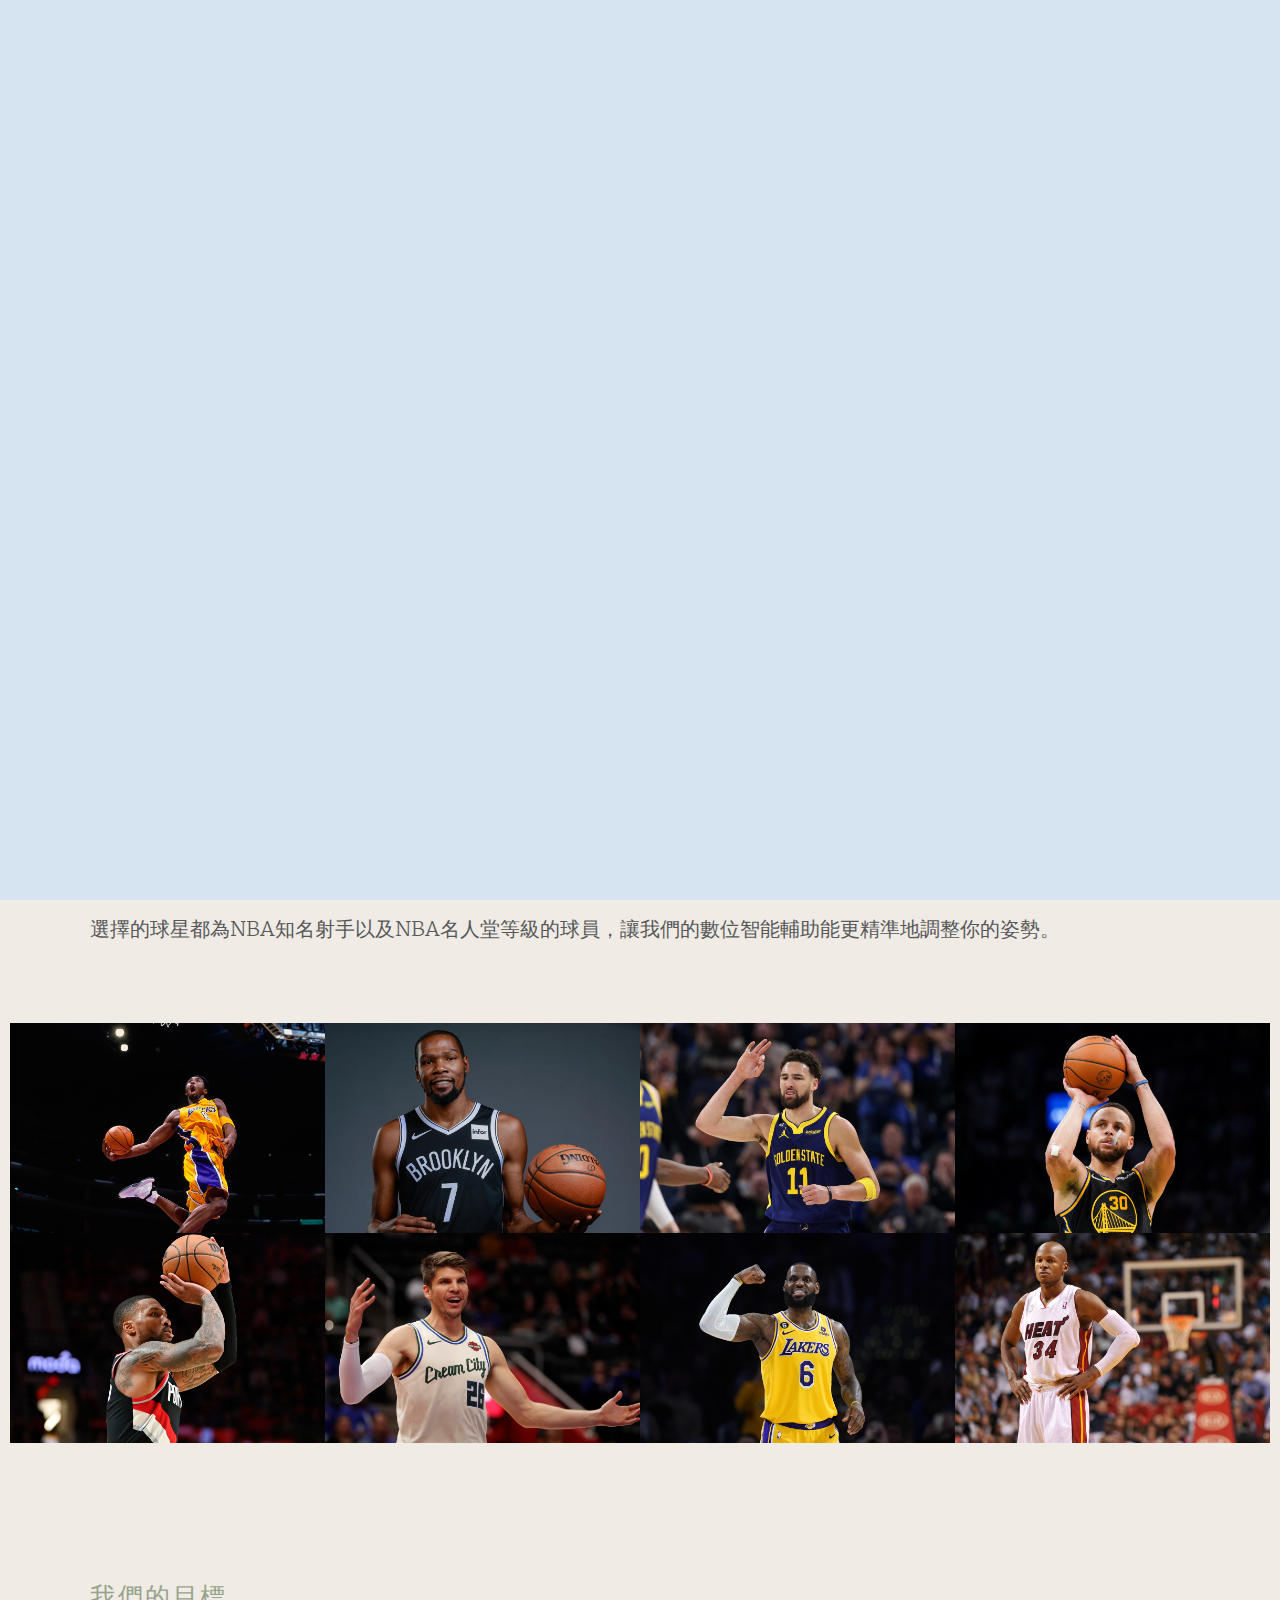
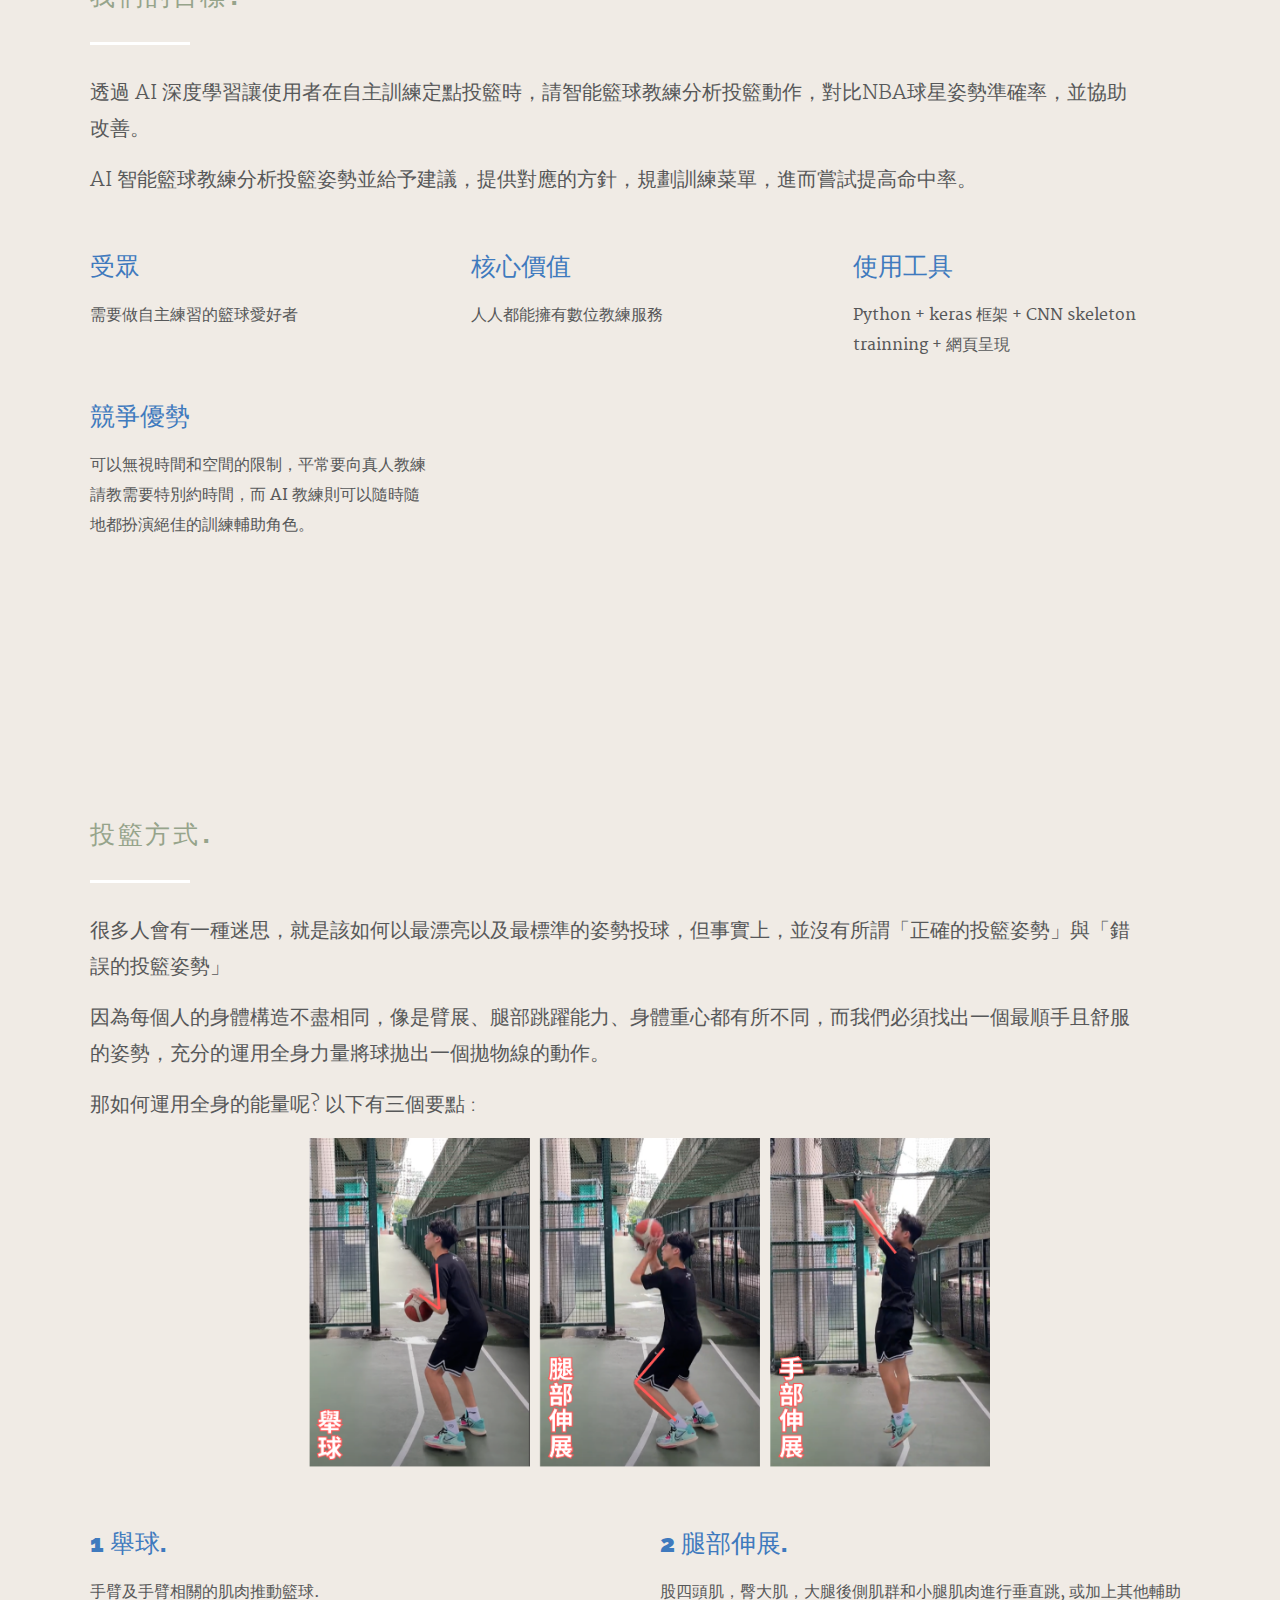
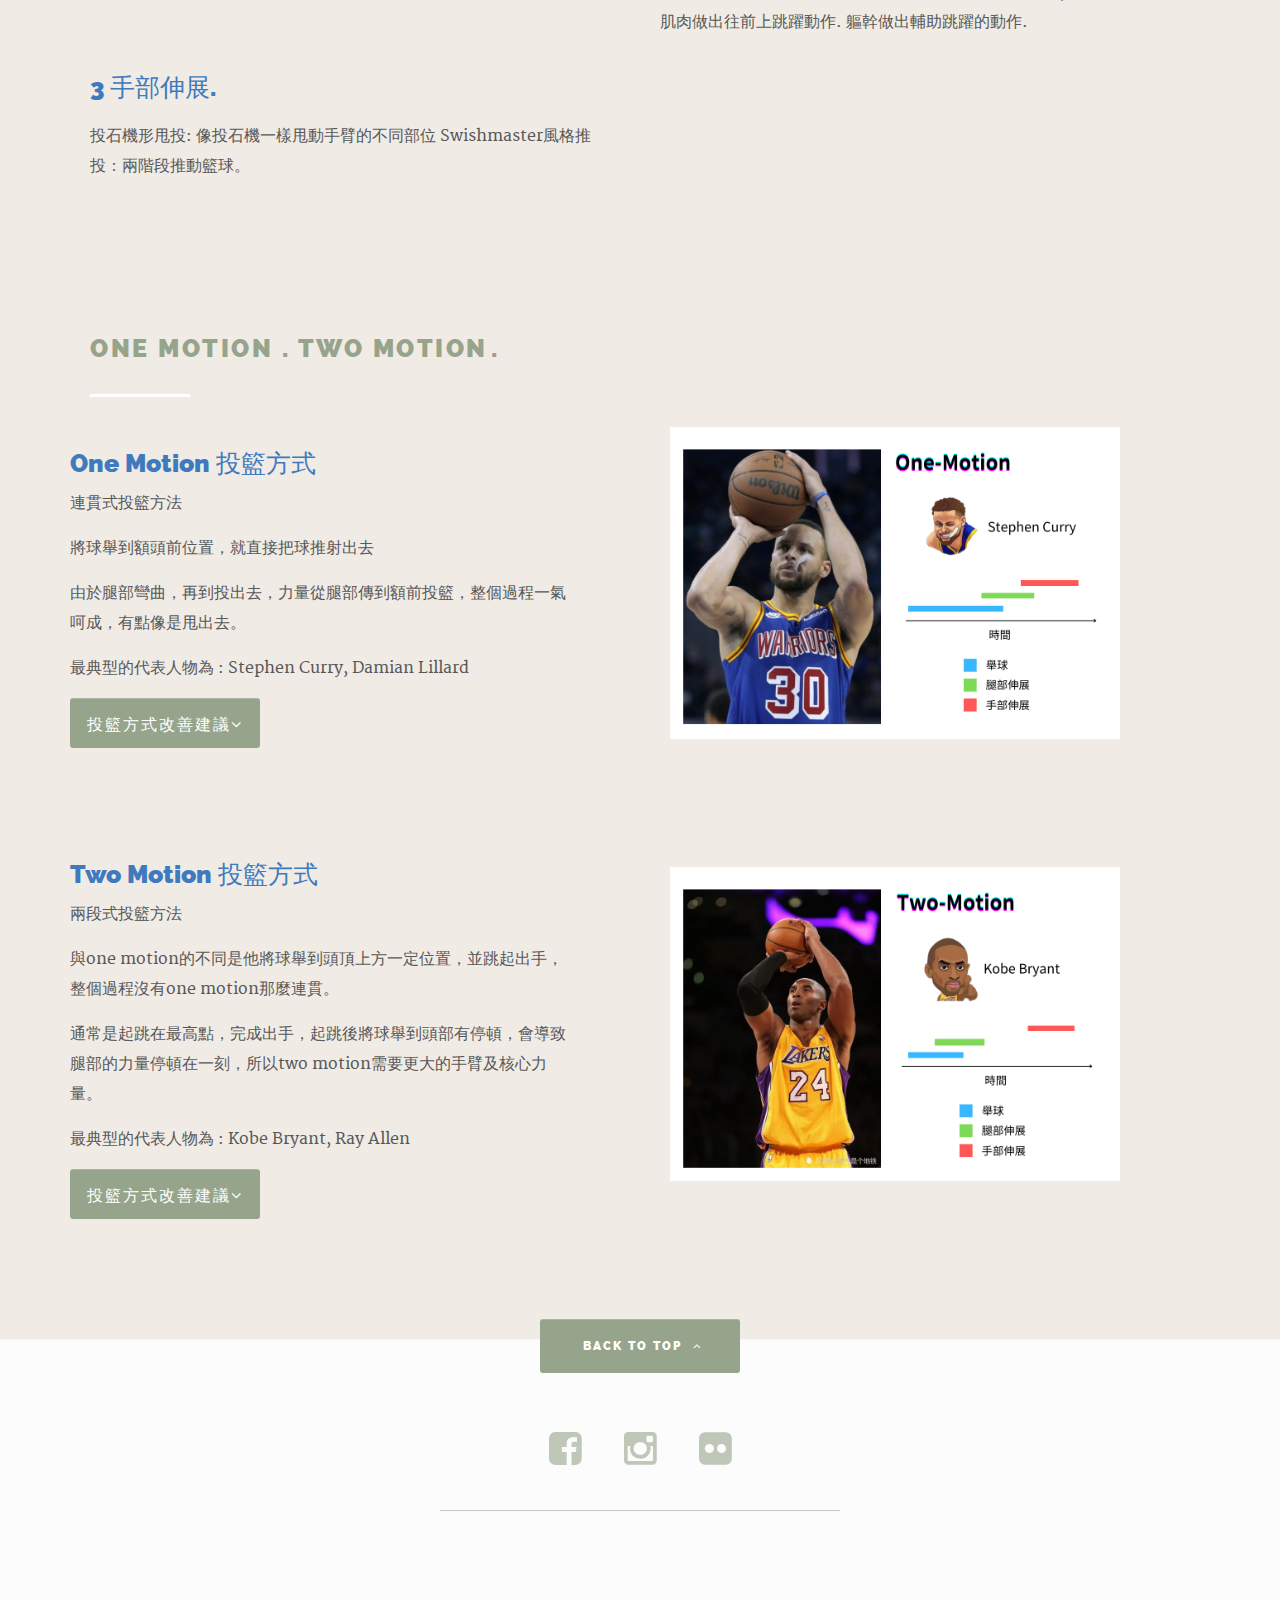
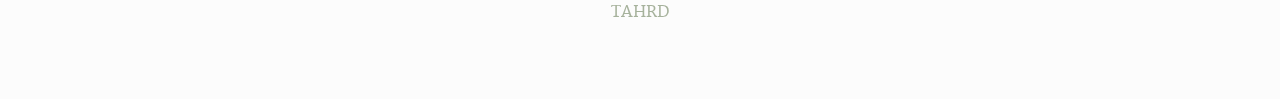
==== commit 7a3959ee: "one two motion website update" ====
--- a/index.html
+++ b/index.html
@@ -573,7 +573,7 @@
 
 				<div class="bgrid">
 
-					<h3>舉球.</h3>
+					<h3>1 舉球.</h3>
 
 					<p>
 						手臂及手臂相關的肌肉推動籃球.
@@ -583,7 +583,7 @@
 
 				<div class="bgrid">
 
-					<h3>腿部伸展.</h3>
+					<h3>2 腿部伸展.</h3>
 
 					<p>股四頭肌，臀大肌，大腿後側肌群和小腿肌肉進行垂直跳, 或加上其他輔助肌肉做出往前上跳躍動作.
 						軀幹做出輔助跳躍的動作.
@@ -593,7 +593,7 @@
 
 				<div class="bgrid">
 
-					<h3>手部伸展.</h3>
+					<h3>3 手部伸展.</h3>
 
 					<p>投石機形甩投: 像投石機一樣甩動手臂的不同部位
 					Swishmaster風格推投：兩階段推動籃球。
@@ -632,6 +632,10 @@
 					<p>將球舉到額頭前位置，就直接把球推射出去</p>
 					<p>由於腿部彎曲，再到投出去，力量從腿部傳到額前投籃，整個過程一氣呵成，有點像是甩出去。</p>
 					<p>最典型的代表人物為 : Stephen Curry, Damian Lillard</p>
+					<div id="more">
+						<a href="../one_motion.html">投籃方式改善建議<i
+								class="fa fa-angle-down"></i></a>
+					</div>
 					</div>
 
 					<div class="portfolio-excel-right">
@@ -651,6 +655,10 @@
 						<p>與one motion的不同是他將球舉到頭頂上方一定位置，並跳起出手，整個過程沒有one motion那麼連貫。</p>
 						<p>通常是起跳在最高點，完成出手，起跳後將球舉到頭部有停頓，會導致腿部的力量停頓在一刻，所以two motion需要更大的手臂及核心力量。</p>
 						<p>最典型的代表人物為 : Kobe Bryant, Ray Allen</p>
+						<div id="more">
+							<a href="../two_motion.html">投籃方式改善建議<i
+									class="fa fa-angle-down"></i></a>
+						</div>
 						</div>
 
 					<div class="portfolio-excel-right">
@@ -839,13 +847,9 @@
 			<div class="twelve columns content group">
 
 				<ul class="social-links">
-					<li><a href="#"><i class="fa fa-facebook-square"></i></a></li>
-					<li><a href="#"><i class="fa fa-twitter-square"></i></a></li>
-					<li><a href="#"><i class="fa fa-google-plus-square"></i></a></li>
-					<li><a href="#"><i class="fa fa-youtube-play"></i></a></li>
-					<li><a href="#"><i class="fa fa-vimeo-square"></i></a></li>
+					<li><a href="https://www.facebook.com/tahrdgraduationexhibition/?locale=zh_TW"><i class="fa fa-facebook-square"></i></a></li>
+					<li><a href="https://www.instagram.com/ntnutahrd113_yuji/"><i class="fa fa-instagram"></i></a></li>
 					<li><a href="#"><i class="fa fa-flickr"></i></a></li>
-					<li><a href="#"><i class="fa fa-skype"></i></a></li>
 				</ul>
 
 				<hr />
@@ -876,7 +880,7 @@
 
 	<div id="preloader">
 		<div id="loader">
-			<span>Basketball Analysis</span>
+			<span>AInstructor</span>
 		</div>
 	</div>
 
--- a/css/main.css
+++ b/css/main.css
@@ -1366,7 +1366,7 @@
 	height: 54px;
 	width: 220px;
 	border-radius: 3px;
-	background: rgb(0,180,188);	/*首頁詳細範本的按鈕*/
+	background: rgb(150,164,139);	/*首頁詳細範本的按鈕*/
 	box-shadow: inset 0 1px 0 rgba(255, 255, 255, 0.2);
 	color: #FFFFFF;
 	-moz-transition: all 0.4s ease-on-out;
@@ -1403,7 +1403,7 @@
 
 /* left right type */
 .portfolio-container2 {
-	width: 1200px;
+	width: 1000px;
 	display: flex;
 	justify-content: space-between;
 	align-items: center;
@@ -1837,7 +1837,7 @@
 }
 
 #about #more a {  /*課程按鈕內容*/
-	font: 18px/54px "raleway-heavy", sans-serif;
+	font: 16px/54px "raleway-heavy", sans-serif;
 	text-align: center;
 	text-transform: uppercase;
 	letter-spacing: 2px;
@@ -1846,7 +1846,7 @@
 	height: 50px;
 	width: 190px;
 	border-radius: 3px;
-	background: rgb(0,180,188);	/*介紹課程的按鈕*/
+	background: rgb(150,164,139);	/*介紹課程的按鈕*/
 	box-shadow: inset 0 1px 0 rgba(255, 255, 255, 0.2);
 	color: #FFFFFF;
 	-moz-transition: all 0.4s ease-on-out;
@@ -1854,6 +1854,11 @@
 	-webkit-transition: all 0.4s ease-on-out;
 	-ms-transition: all 0.4s ease-on-out;
 	transition: all 0.4s ease-on-out;
+}
+
+#about #more a:hover {
+	background: rgb(123,139,111);	/*首頁詳細範本的變色*/
+	color: #FFFFFF;
 }
 
 /* process
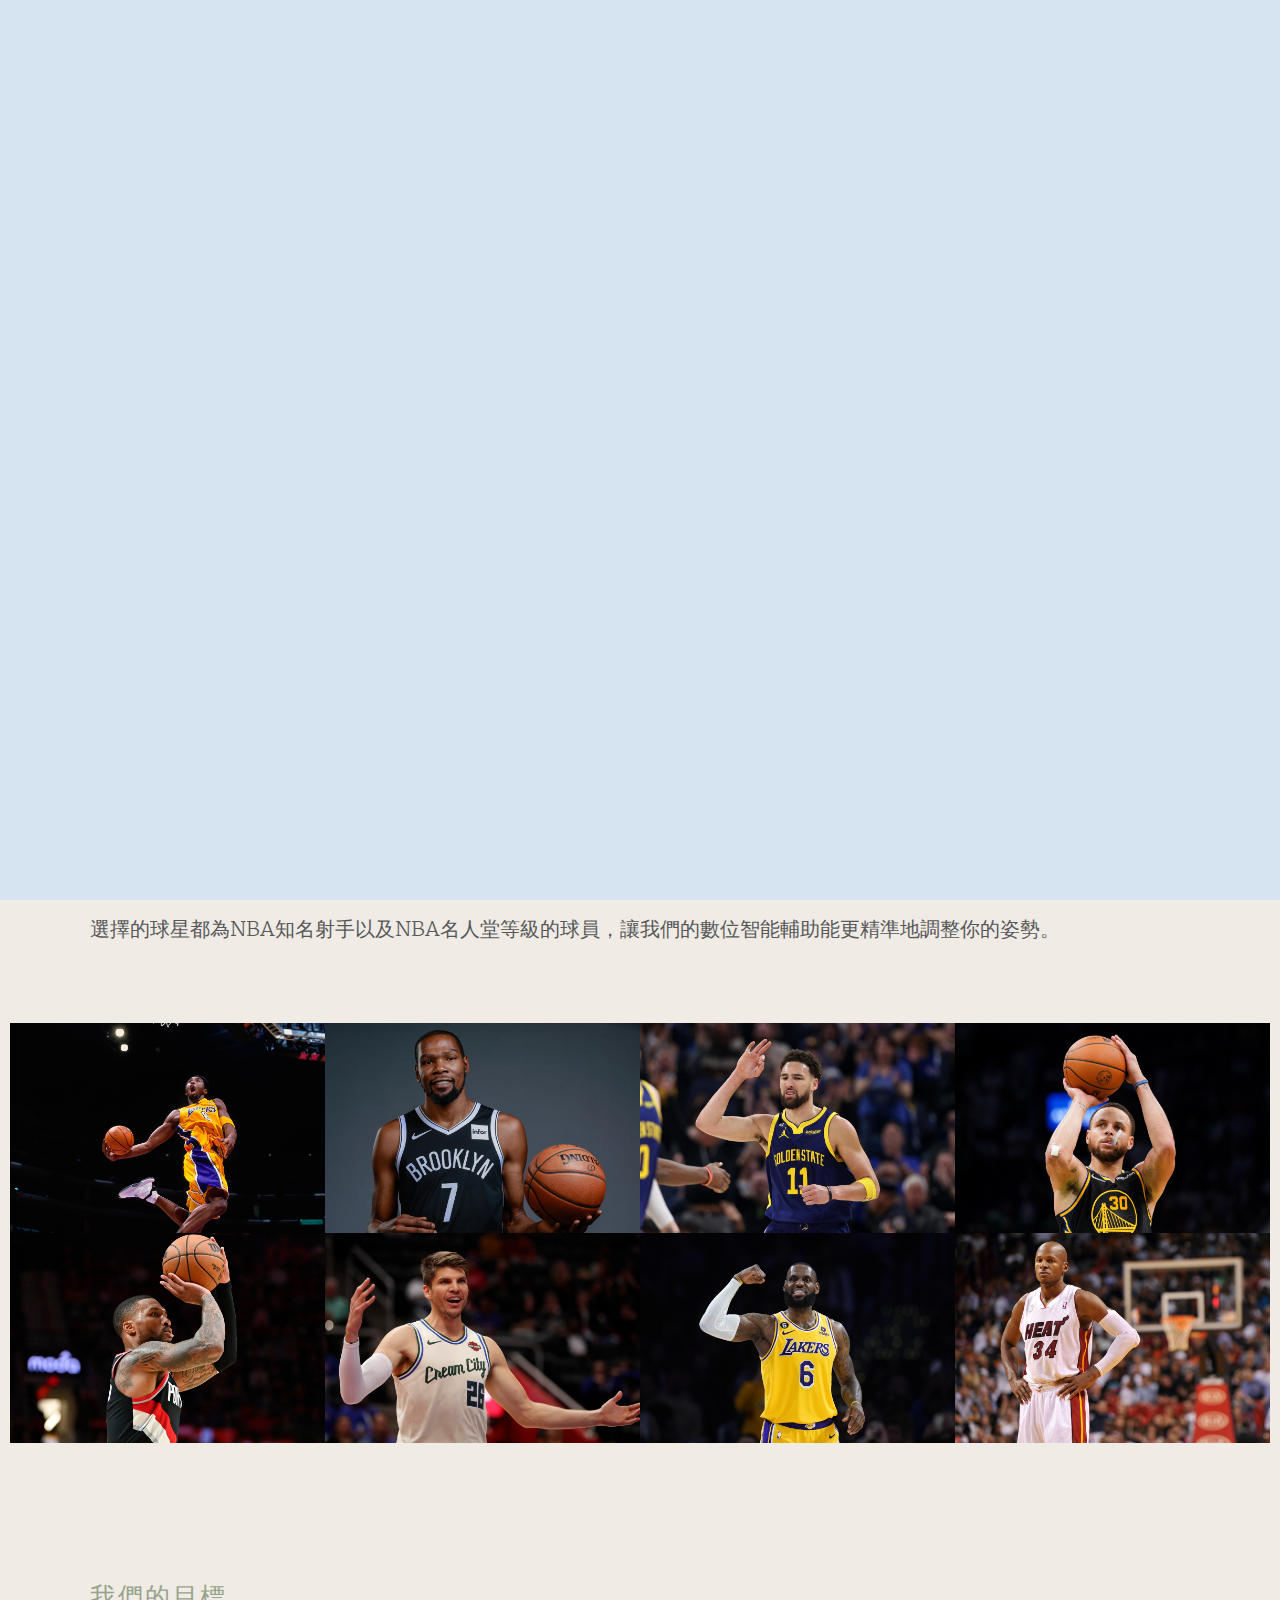
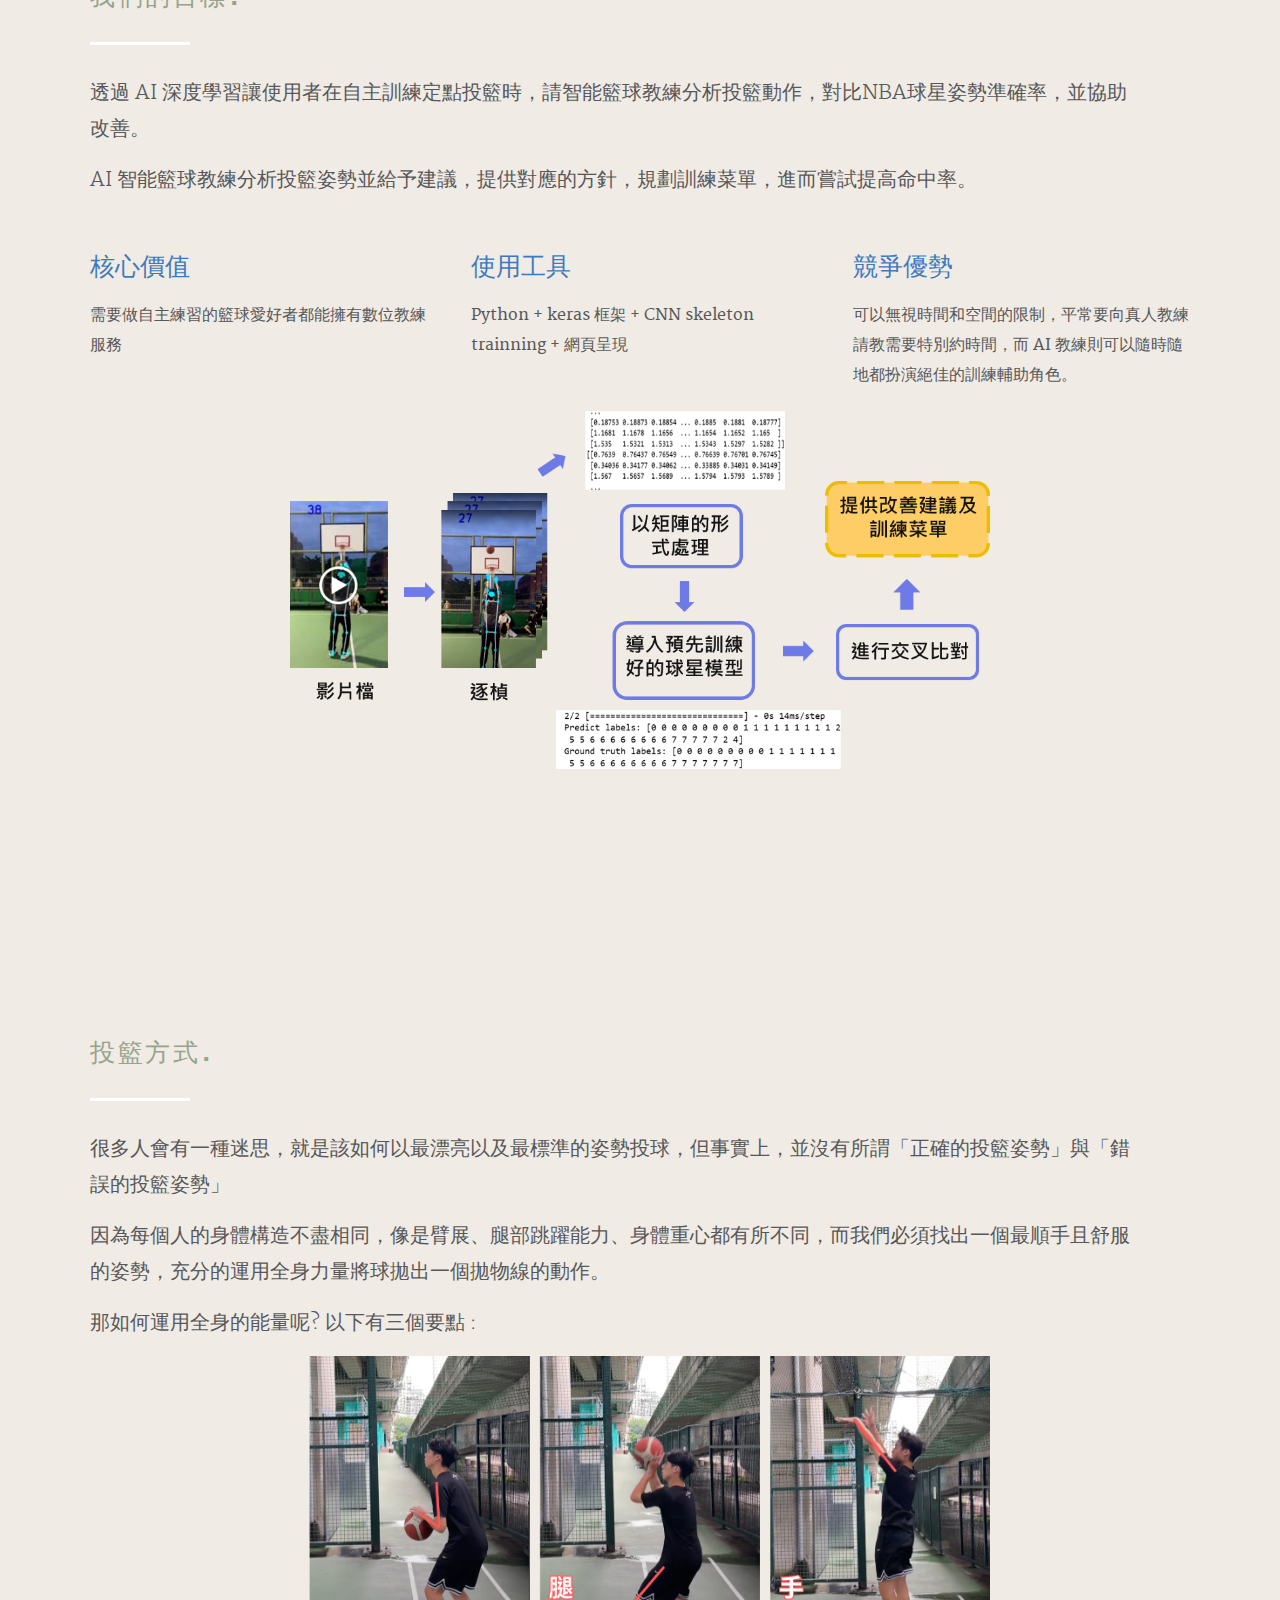
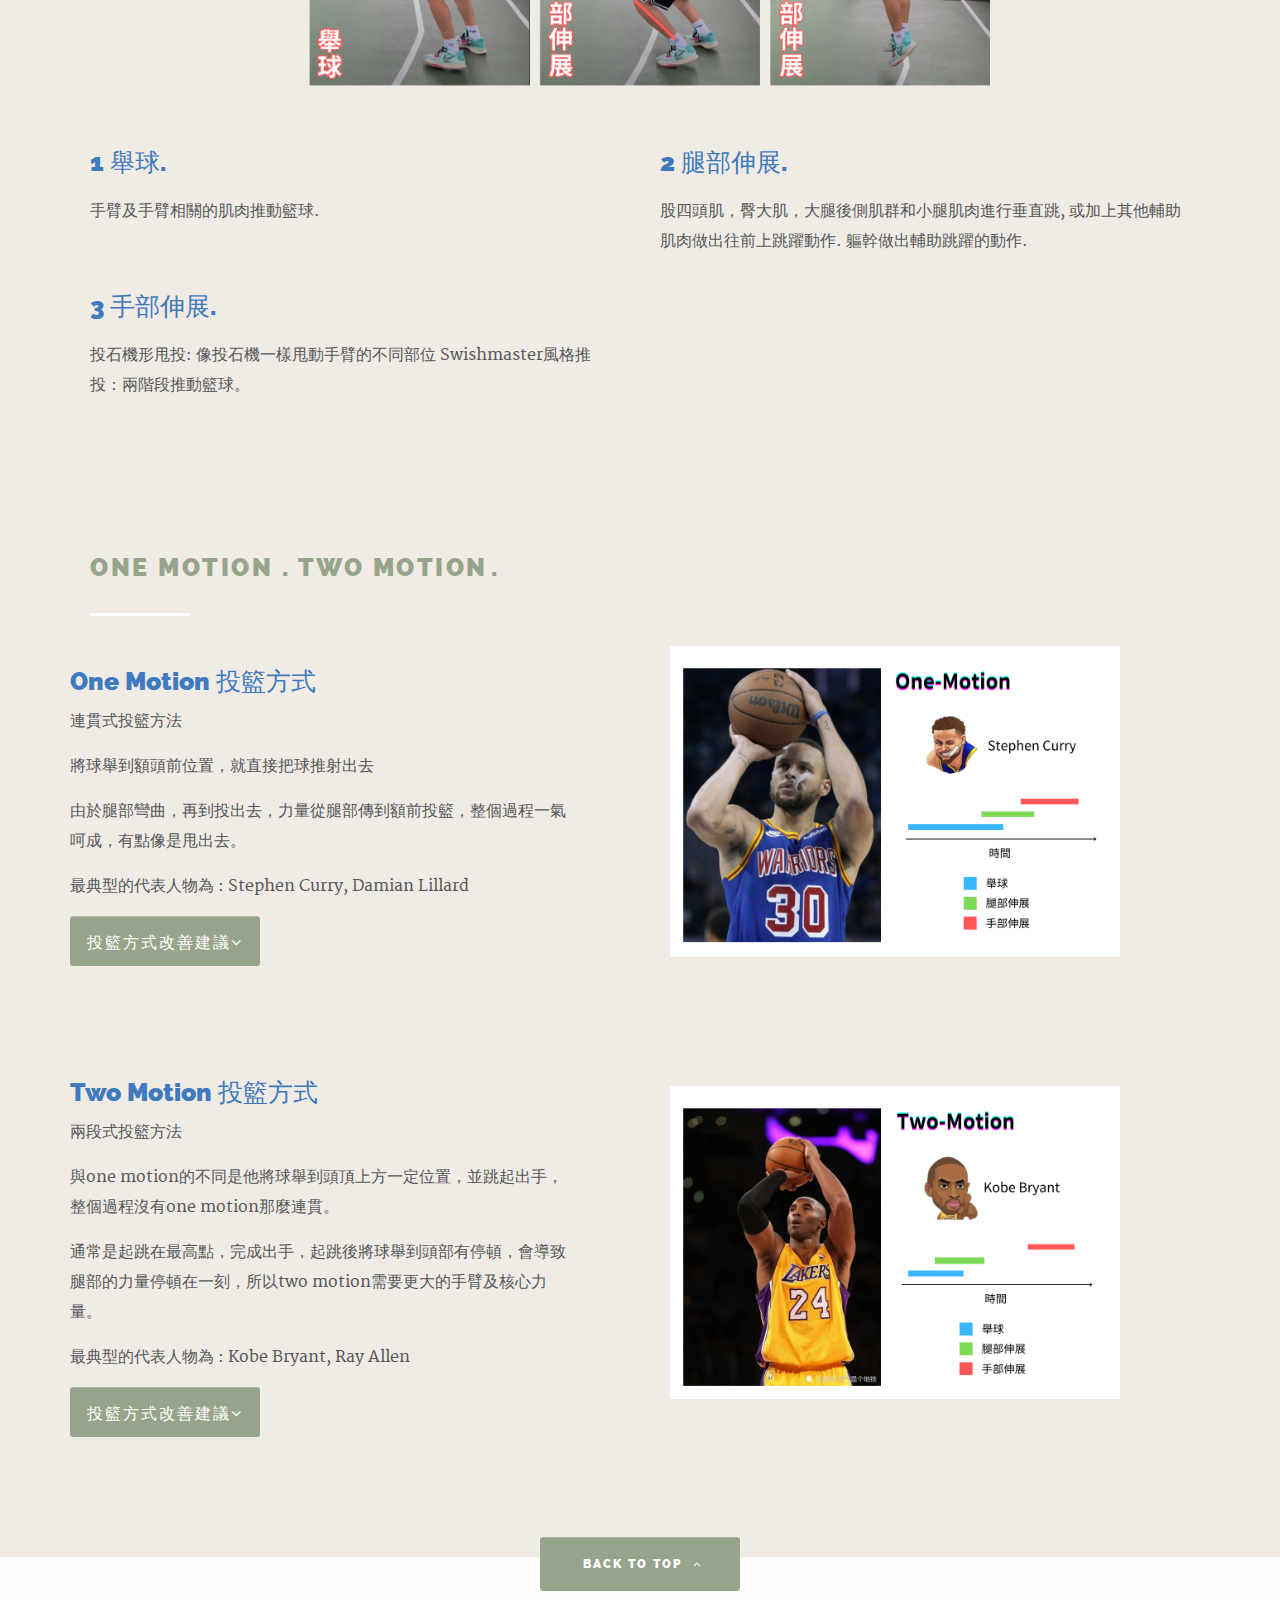
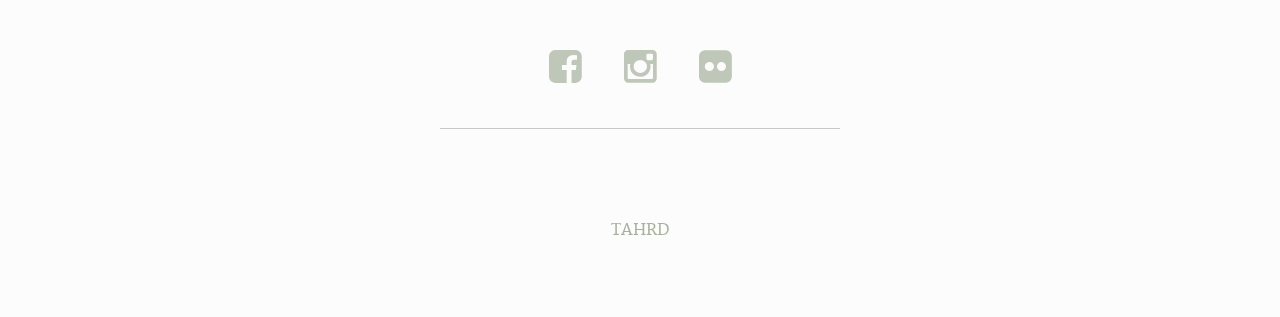
==== commit 52c5895b: "our target update" ====
--- a/index.html
+++ b/index.html
@@ -487,22 +487,13 @@
 
 			<div class="service-list bgrid-third s-bgrid-half tab-bgrid-whole group">
 
+
 				<div class="bgrid">
 
-					<h3>受眾</h3>
+					<h3>核心價值</h3>
 
 					<div class="service-content">
-						<p>需要做自主練習的籃球愛好者</p>
-					</div>
-
-				</div> <!-- end bgrid -->
-
-				<div class="bgrid">
-
-					<h3>核心價值</h3>
-
-					<div class="service-content">
-						<p>人人都能擁有數位教練服務</p>
+						<p>需要做自主練習的籃球愛好者都能擁有數位教練服務</p>
 					</div>
 
 				</div> <!-- end bgrid -->
@@ -527,6 +518,13 @@
 					</div>
 
 				</div> <!-- end bgrid -->
+
+				<br>
+				<div class="about-picture-motion1">
+					<div class="about-picture">
+						<img src="images/process.png" alt="" />
+					</div>
+				</div>
 
 			</div> <!-- end service-list -->
 
